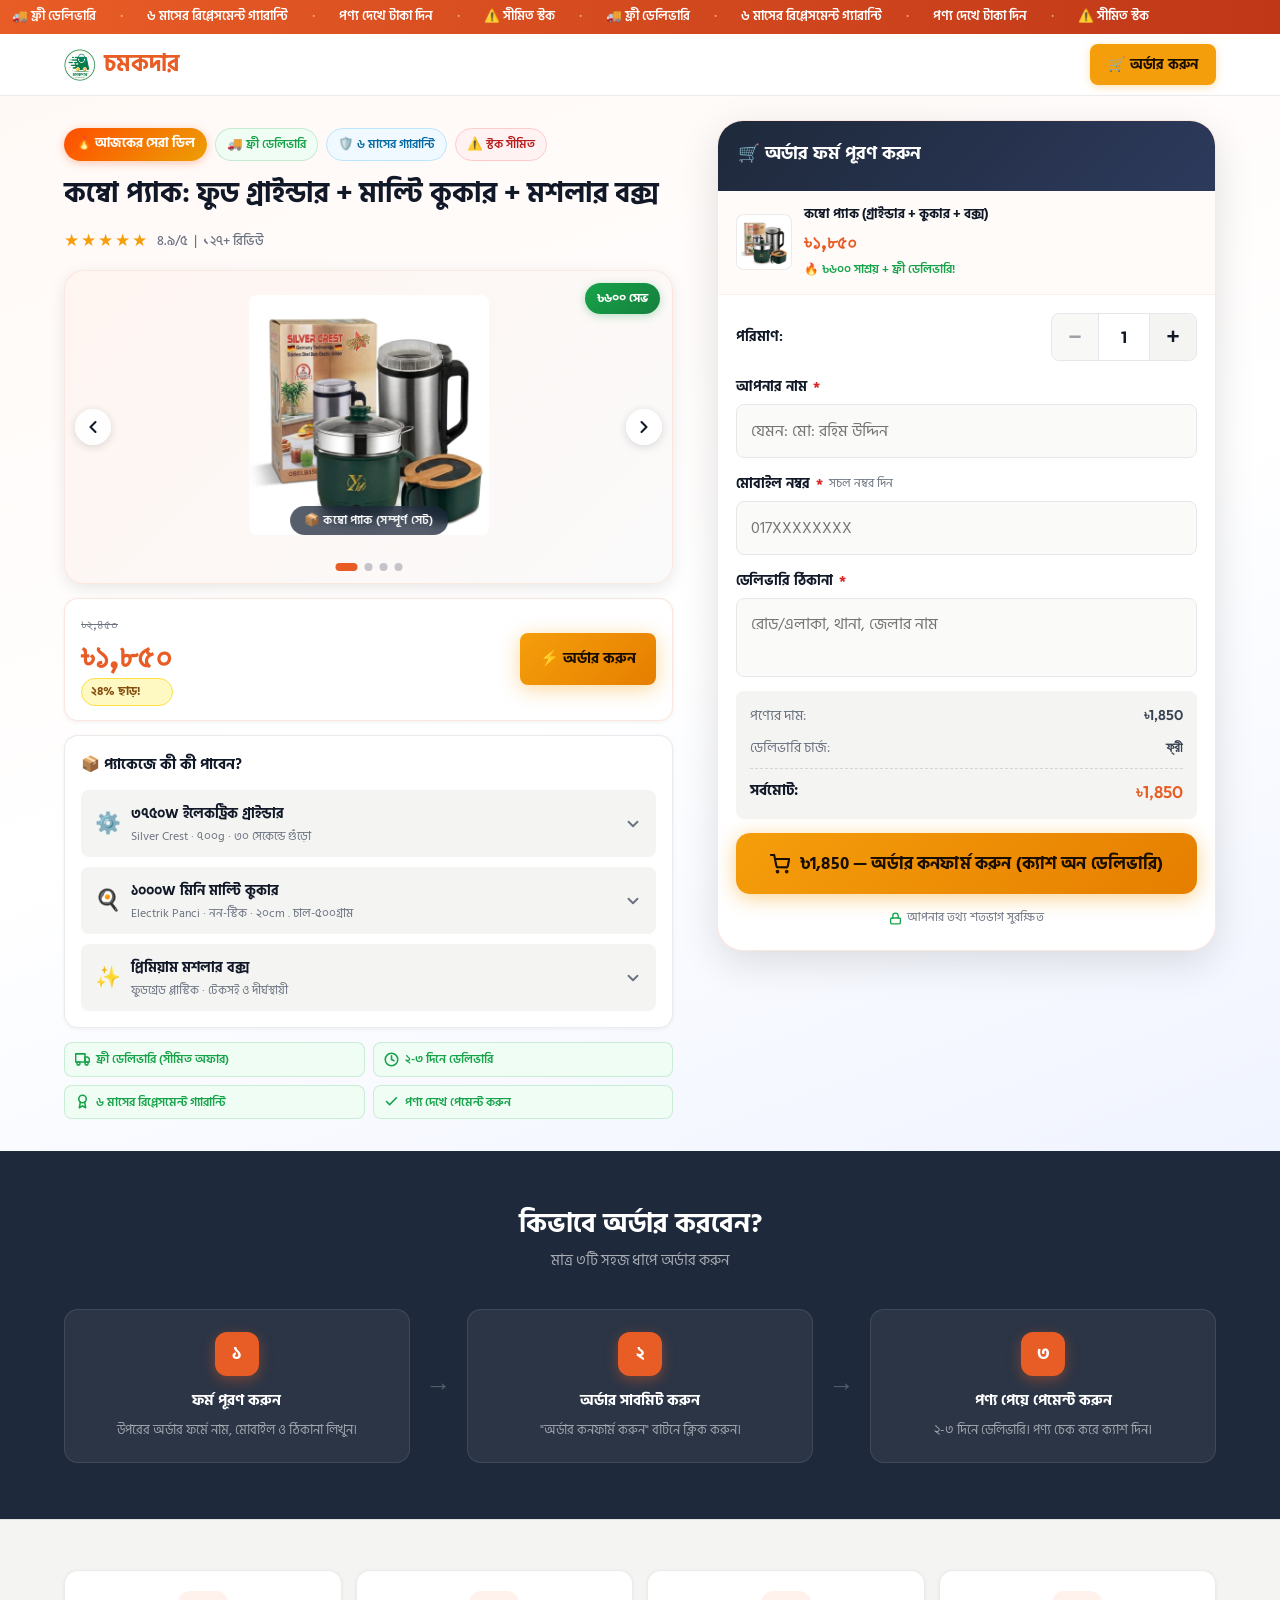
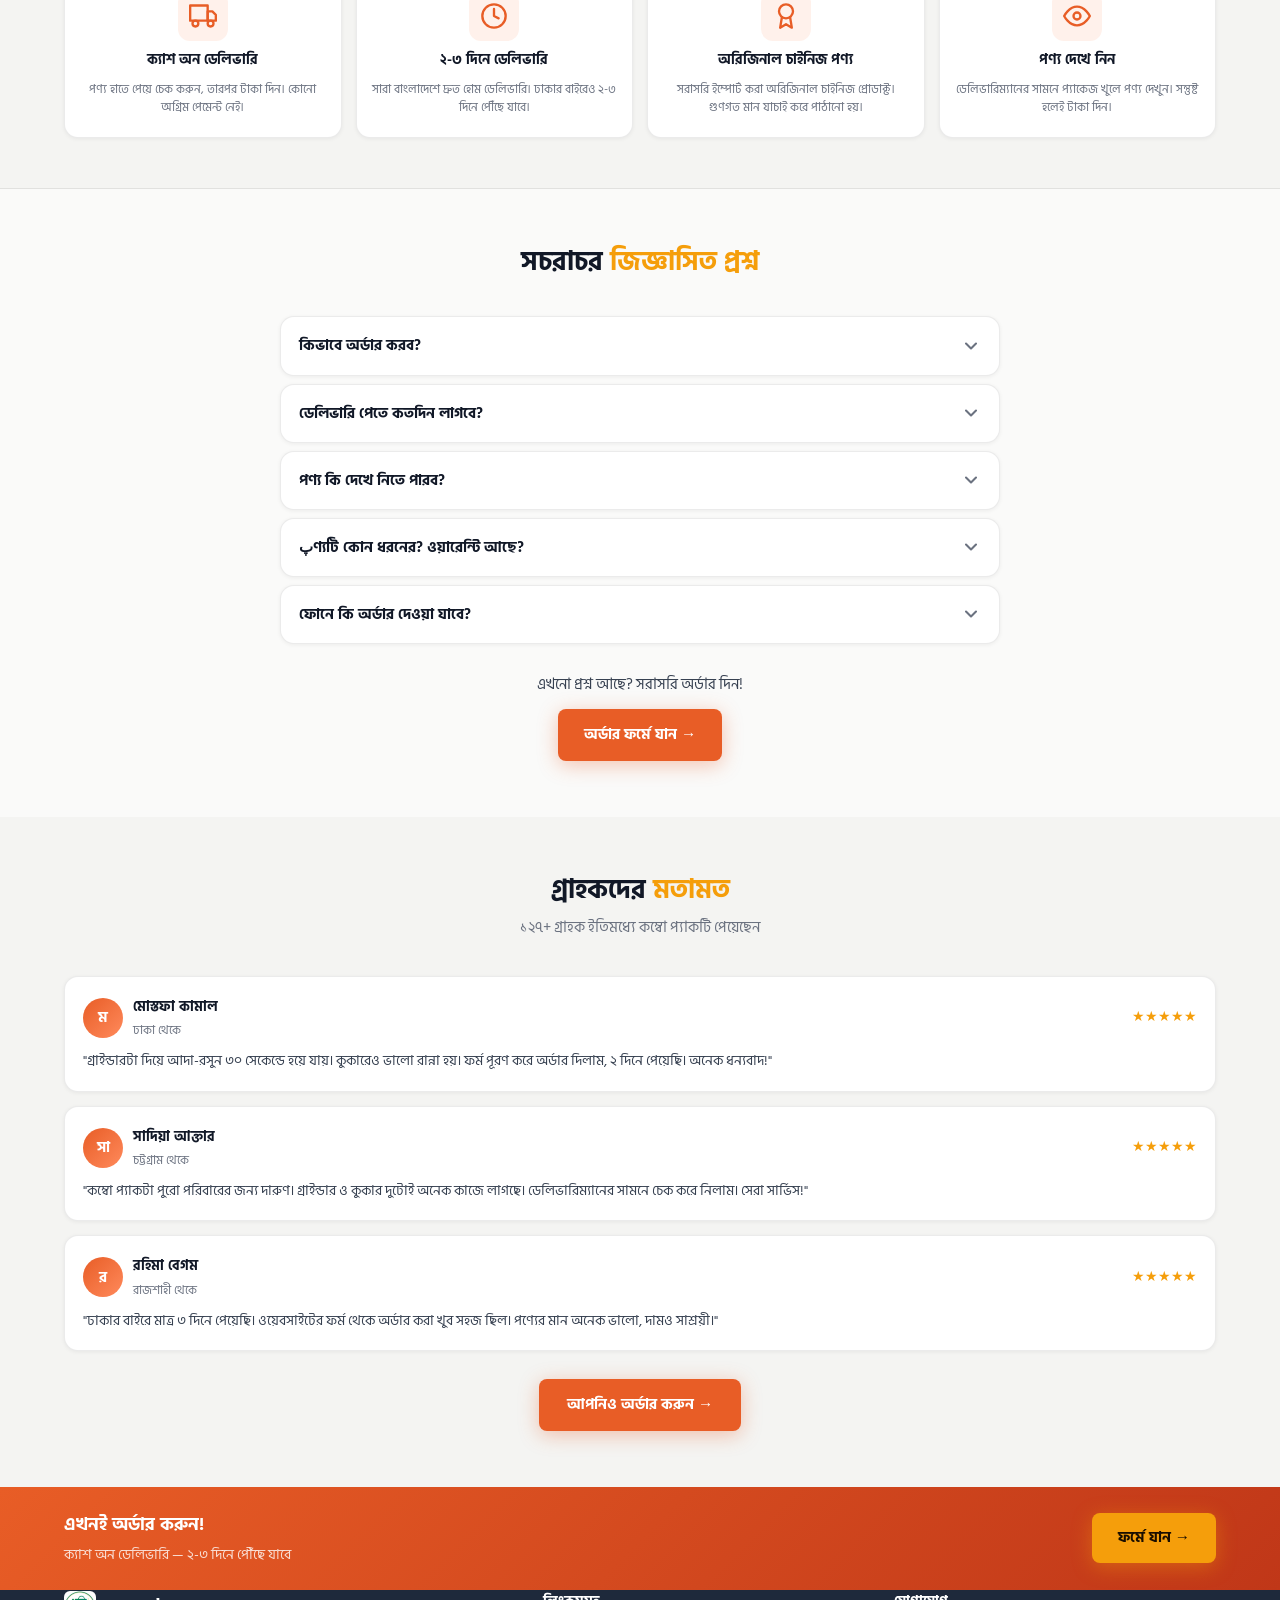
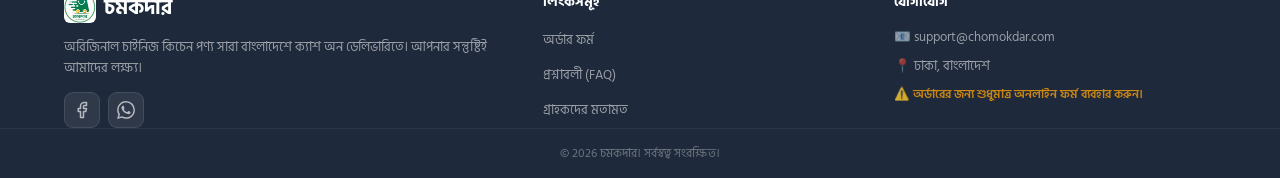
==== index.html @ aea59b0d "change" ====
<!DOCTYPE html>
<html lang="bn">
<head>
  <meta charset="UTF-8">
  <meta name="viewport" content="width=device-width, initial-scale=1.0, viewport-fit=cover">
  <meta http-equiv="X-UA-Compatible" content="ie=edge">

  <title>চমকদার | কম্বো প্যাক অর্ডার করুন - ফ্রী ডেলিভারি ও ৬ মাসের রিপ্লেসমেন্ট গ্যারান্টি</title>
  <meta name="description" content="চমকদার কম্বো প্যাক: ফুড গ্রাইন্ডার + মাল্টি কুকার + মশলার বক্স মাত্র ৳১,৮৫০-তে। সারা বাংলাদেশে ফ্রী ডেলিভারি ও ৬ মাসের রিপ্লেসমেন্ট গ্যারান্টি! অনলাইন ফর্মে অর্ডার করুন।">
  <meta name="keywords" content="চমকদার, কম্বো প্যাক, ফুড গ্রাইন্ডার, মিনি কুকার, অনলাইন অর্ডার বাংলাদেশ, ফ্রী ডেলিভারি, রিপ্লেসমেন্ট গ্যারান্টি">
  <meta name="robots" content="index, follow">
  <link rel="canonical" href="https://chomokdar.com/">

  <!-- Open Graph for Facebook Ads -->
  <meta property="og:title" content="চমকদার কম্বো প্যাক — ৳১,৮৫০ | ফ্রী ডেলিভারি">
  <meta property="og:description" content="ফুড গ্রাইন্ডার + মাল্টি কুকার + মশলার বক্স — একসাথে মাত্র ৳১,৮৫০! সাথে ফ্রী ডেলিভারি ও ৬ মাসের রিপ্লেসমেন্ট গ্যারান্টি!">
  <meta property="og:image" content="https://chomokdar.com/assets/combo pack.jpeg">
  <meta property="og:url" content="https://chomokdar.com/">
  <meta property="og:type" content="website">
  <meta property="og:site_name" content="চমকদার">

  <meta name="twitter:card" content="summary_large_image">
  <meta name="twitter:title" content="চমকদার কম্বো প্যাক — ৳১,৮৫০">
  <meta name="twitter:description" content="ফুড গ্রাইন্ডার + মাল্টি কুকার + মশলার বক্স। ফ্রী ডেলিভারি ও ৬ মাসের গ্যারান্টি।">
  <meta name="twitter:image" content="https://chomokdar.com/assets/combo pack.jpeg">

  <link rel="icon" type="image/jpeg" href="assets/chamakdaqr-logo.jpeg">

  <!-- Structured Data -->
  <script type="application/ld+json">
  {
    "@context": "https://schema.org",
    "@type": "Product",
    "name": "কম্বো প্যাক: ফুড গ্রাইন্ডার + মাল্টি ফাংশনাল কুকার + মশলার বক্স",
    "image": "https://chomokdar.com/assets/combo pack.jpeg",
    "description": "অরিজিনাল চাইনিজ কিচেন কম্বো — ৩৭৫০W গ্রাইন্ডার, ১০০০W মিনি কুকার ও  মশলার বক্স। সাথে ফ্রী ডেলিভারি ও ৬ মাসের রিপ্লেসমেন্ট গ্যারান্টি।",
    "brand": { "@type": "Brand", "name": "চমকদার" },
    "offers": {
      "@type": "Offer",
      "price": "1850",
      "priceCurrency": "BDT",
      "availability": "https://schema.org/InStock",
      "url": "https://chomokdar.com"
    },
    "aggregateRating": {
      "@type": "AggregateRating",
      "ratingValue": "4.9",
      "reviewCount": "127"
    }
  }
  </script>

  <!-- Facebook Pixel -->
  <script>
    !function(f,b,e,v,n,t,s)
    {if(f.fbq)return;n=f.fbq=function(){n.callMethod?
    n.callMethod.apply(n,arguments):n.queue.push(arguments)};
    if(!f._fbq)f._fbq=n;n.push=n;n.loaded=!0;n.version='2.0';
    n.queue=[];t=b.createElement(e);t.async=!0;
    t.src=v;s=b.getElementsByTagName(e)[0];
    s.parentNode.insertBefore(t,s)}(window, document,'script',
    'https://connect.facebook.net/en_US/fbevents.js');
  </script>
  <noscript>
    <img height="1" width="1" style="display:none"
         src="https://www.facebook.com/tr?id=1018082120683568&ev=PageView&noscript=1"/>
  </noscript>

  <link rel="stylesheet" href="style.css?v=3">
</head>
<body>

  <!-- ══════════════════════════════════
       TOP INFO STRIP
  ══════════════════════════════════ -->
  <div class="top-strip" id="top-strip">
    <div class="top-strip-track">
      <span>🚚 ফ্রী ডেলিভারি</span>
      <span class="strip-dot">·</span>
      <span>৬ মাসের রিপ্লেসমেন্ট গ্যারান্টি</span>
      <span class="strip-dot">·</span>
      <span>পণ্য দেখে টাকা দিন</span>
      <span class="strip-dot">·</span>
      <span>⚠️ সীমিত স্টক</span>
      <!-- Duplicate for seamless scroll -->
      <span class="strip-dot">·</span>
      <span>🚚 ফ্রী ডেলিভারি</span>
      <span class="strip-dot">·</span>
      <span>৬ মাসের রিপ্লেসমেন্ট গ্যারান্টি</span>
      <span class="strip-dot">·</span>
      <span>পণ্য দেখে টাকা দিন</span>
      <span class="strip-dot">·</span>
      <span>⚠️ সীমিত স্টক</span>
    </div>
  </div>

  <!-- ══════════════════════════════════
       HEADER
  ══════════════════════════════════ -->
  <header id="main-header">
    <div class="container header-container">
      <a href="#" class="logo">
        <img src="assets/chamakdaqr-logo.jpeg" alt="চমকদার লোগো" class="logo-img">
        <span>চমকদার</span>
      </a>
      <a href="#order-form-anchor" class="header-order-btn">
        🛒 অর্ডার করুন
      </a>
    </div>
  </header>

  <!-- ══════════════════════════════════
       MAIN SECTION: Product + Form
  ══════════════════════════════════ -->
  <section class="main-section" id="order-section">
    <div class="container main-grid">

      <!-- ── LEFT / TOP: Product Detail ── -->
      <div class="product-detail-col">

        <!-- Badges -->
        <div class="badge-row">
          <span class="badge-hot">🔥 আজকের সেরা ডিল</span>
          <span class="badge-delivery">🚚 ফ্রী ডেলিভারি</span>
          <span class="badge-guarantee">🛡️ ৬ মাসের গ্যারান্টি</span>
          <span class="badge-stock">⚠️ স্টক সীমিত</span>
        </div>

        <!-- Title -->
        <h1 class="product-title">
          কম্বো প্যাক: ফুড গ্রাইন্ডার + মাল্টি কুকার + মশলার বক্স
        </h1>

        <!-- Stars -->
        <div class="stars-row">
          <span class="stars">★★★★★</span>
          <span class="stars-label">৪.৯/৫ &nbsp;|&nbsp; ১২৭+ রিভিউ</span>
        </div>

        <!-- Product Image Slider -->
        <div class="slider-wrap" id="product-slider">
          <div class="slider-track" id="slider-track">
            <div class="slide">
              <img src="assets/combo pack.jpeg" alt="কম্বো প্যাক — সম্পূর্ণ সেট" loading="eager">
              <span class="slide-label">📦 কম্বো প্যাক (সম্পূর্ণ সেট)</span>
            </div>
            <div class="slide">
              <img src="assets/food grinder.png" alt="ফুড গ্রাইন্ডার" loading="lazy">
              <span class="slide-label">⚙️ ফুড গ্রাইন্ডার</span>
            </div>
            <div class="slide">
              <img src="assets/multi cooker.png" alt="মাল্টি কুকার" loading="lazy">
              <span class="slide-label">🍳 মাল্টি কুকার</span>
            </div>
            <div class="slide">
              <img src="assets/masala box.jpeg" alt="মশলার বক্স" loading="lazy">
              <span class="slide-label">✨ মশলার বক্স</span>
            </div>
          </div>

          <!-- Prev / Next arrows -->
          <button class="slider-arrow slider-prev" id="slider-prev" aria-label="আগের ছবি">
            <svg xmlns="http://www.w3.org/2000/svg" width="20" height="20" viewBox="0 0 24 24" fill="none" stroke="currentColor" stroke-width="2.5" stroke-linecap="round" stroke-linejoin="round"><polyline points="15 18 9 12 15 6"/></svg>
          </button>
          <button class="slider-arrow slider-next" id="slider-next" aria-label="পরের ছবি">
            <svg xmlns="http://www.w3.org/2000/svg" width="20" height="20" viewBox="0 0 24 24" fill="none" stroke="currentColor" stroke-width="2.5" stroke-linecap="round" stroke-linejoin="round"><polyline points="9 18 15 12 9 6"/></svg>
          </button>

          <!-- Save tag -->
          <span class="save-tag">৳৬০০ সেভ</span>

          <!-- Dot indicators -->
          <div class="slider-dots" id="slider-dots">
            <button class="sdot active" data-idx="0" aria-label="স্লাইড ১"></button>
            <button class="sdot" data-idx="1" aria-label="স্লাইড ২"></button>
            <button class="sdot" data-idx="2" aria-label="স্লাইড ৩"></button>
            <button class="sdot" data-idx="3" aria-label="স্লাইড ৪"></button>
          </div>
        </div>

        <!-- Price + Order Now Button -->
        <div class="price-cta-row">
          <div class="price-block">
            <span class="price-old">৳২,৪৫০</span>
            <span class="price-now">৳১,৮৫০</span>
            <span class="discount-tag">২৪% ছাড়!</span>
          </div>
          <a href="#order-form-anchor" class="btn-order-now" id="btn-order-now-top">
            ⚡ অর্ডার করুন
          </a>
        </div>

        <!-- What's in the box -->
        <div class="combo-box">
          <h3 class="combo-box-title">📦 প্যাকেজে কী কী পাবেন?</h3>
          <div class="combo-items">

            <!-- Item 1: Grinder -->
            <div class="combo-item" id="ci-grinder">
              <button class="ci-header" aria-expanded="false" aria-controls="ci-grinder-body">
                <span class="ci-icon">⚙️</span>
                <div class="ci-info">
                  <strong>৩৭৫০W ইলেকট্রিক গ্রাইন্ডার</strong>
                  <span>Silver Crest · ৭০০g · ৩০ সেকেন্ডে গুঁড়ো</span>
                </div>
                <svg class="ci-chevron" xmlns="http://www.w3.org/2000/svg" width="18" height="18" viewBox="0 0 24 24" fill="none" stroke="currentColor" stroke-width="2.5" stroke-linecap="round" stroke-linejoin="round"><polyline points="6 9 12 15 18 9"/></svg>
              </button>
              <div class="ci-body" id="ci-grinder-body">
                <div class="ci-specs">
                  <div class="ci-spec-row"><span class="cs-label">⚡ পাওয়ার</span><span class="cs-val">৩৭৫০ Watt</span></div>
                  
                  <div class="ci-spec-row"><span class="cs-label">🔪 ব্লেড</span><span class="cs-val">স্টেইনলেস স্টিল</span></div>
                  <div class="ci-spec-row"><span class="cs-label">⏱️ গ্রাইন্ড টাইম</span><span class="cs-val">মাত্র ৩০ সেকেন্ড</span></div>
                  <div class="ci-spec-row"><span class="cs-label">🏷️ ব্র্যান্ড</span><span class="cs-val">Silver Crest (চাইনিজ ইম্পোর্ট)</span></div>
                  <div class="ci-spec-row"><span class="cs-label">🌿 ব্যবহার</span><span class="cs-val">মশলা, মরিচ, হলুদ, আদা, রসুন, ধনে, চাল, ডাল</span></div>
                  
                </div>
              </div>
            </div>

            <!-- Item 2: Cooker -->
            <div class="combo-item" id="ci-cooker">
              <button class="ci-header" aria-expanded="false" aria-controls="ci-cooker-body">
                <span class="ci-icon">🍳</span>
                <div class="ci-info">
                  <strong>১০০০W মিনি মাল্টি কুকার</strong>
                  <span>Electrik Panci · নন-স্টিক · ২০cm . চাল-৫০০গ্রাম</span>
                </div>
                <svg class="ci-chevron" xmlns="http://www.w3.org/2000/svg" width="18" height="18" viewBox="0 0 24 24" fill="none" stroke="currentColor" stroke-width="2.5" stroke-linecap="round" stroke-linejoin="round"><polyline points="6 9 12 15 18 9"/></svg>
              </button>
              <div class="ci-body" id="ci-cooker-body">
                <div class="ci-specs">
                  <div class="ci-spec-row"><span class="cs-label">⚡ পাওয়ার</span><span class="cs-val">১০০০ Watt</span></div>
                  <div class="ci-spec-row"><span class="cs-label">📏 সাইজ</span><span class="cs-val">২০ cm ব্যাস</span></div>
                  <div class="ci-spec-row"><span class="cs-label">📦 ক্যাপাসিটি</span><span class="cs-val">চাল ৫০০ গ্রাম/মাংস ১ কেজি পর্যন্ত</span></div>
                  <div class="ci-spec-row"><span class="cs-label">🍳 কোটিং</span><span class="cs-val">নন-স্টিক ইন্টেরিয়র</span></div>
                  <div class="ci-spec-row"><span class="cs-label">🏷️ ব্র্যান্ড</span><span class="cs-val">Electrik Panci Yn</span></div>
                  <div class="ci-spec-row"><span class="cs-label">🍽️ ব্যবহার</span><span class="cs-val">ভাত, তরকারি, নুডলস, ডিম, মাংস</span></div>
                  
                </div>
              </div>
            </div>

            <!-- Item 3: Spice Bowl -->
            <div class="combo-item" id="ci-bowl">
              <button class="ci-header" aria-expanded="false" aria-controls="ci-bowl-body">
                <span class="ci-icon">✨</span>
                <div class="ci-info">
                  <strong>প্রিমিয়াম মশলার বক্স</strong>
                  <span>ফুডগ্রেড প্লাস্টিক · টেকসই ও দীর্ঘস্থায়ী</span>
                </div>
                <svg class="ci-chevron" xmlns="http://www.w3.org/2000/svg" width="18" height="18" viewBox="0 0 24 24" fill="none" stroke="currentColor" stroke-width="2.5" stroke-linecap="round" stroke-linejoin="round"><polyline points="6 9 12 15 18 9"/></svg>
              </button>
              <div class="ci-body" id="ci-bowl-body">
                <div class="ci-specs">
                  <div class="ci-spec-row"><span class="cs-label">🪨 উপাদান</span><span class="cs-val">Food-grade plastic</span></div>
                  <div class="ci-spec-row"><span class="cs-label">🛡️ মান</span><span class="cs-val">মরিচা-মুক্ত, দীর্ঘস্থায়ী</span></div>
                  <div class="ci-spec-row"><span class="cs-label">🧼 পরিষ্কার</span><span class="cs-val">সহজে ধোয়া যায়</span></div>
                  <div class="ci-spec-row"><span class="cs-label">🌿 ব্যবহার</span><span class="cs-val">মশলা, লবণ, তেল রাখার জন্য</span></div>
                  <div class="ci-spec-row"><span class="cs-label">🎁 প্যাকেজ</span><span class="cs-val">কম্বো প্যাকের বোনাস আইটেম</span></div>
                </div>
              </div>
            </div>

          </div>
        </div>


        <!-- Trust Chips -->
        <div class="trust-chips">
          <div class="trust-chip">
            <svg xmlns="http://www.w3.org/2000/svg" width="15" height="15" viewBox="0 0 24 24" fill="none" stroke="currentColor" stroke-width="2.5" stroke-linecap="round" stroke-linejoin="round"><rect x="1" y="3" width="15" height="13"></rect><polygon points="16 8 20 8 23 11 23 16 16 16 16 8"></polygon><circle cx="5.5" cy="18.5" r="2.5"></circle><circle cx="18.5" cy="18.5" r="2.5"></circle></svg>
            ফ্রী ডেলিভারি (সীমিত অফার)
          </div>
          <div class="trust-chip">
            <svg xmlns="http://www.w3.org/2000/svg" width="15" height="15" viewBox="0 0 24 24" fill="none" stroke="currentColor" stroke-width="2.5" stroke-linecap="round" stroke-linejoin="round"><circle cx="12" cy="12" r="10"></circle><polyline points="12 6 12 12 16 14"></polyline></svg>
            ২-৩ দিনে ডেলিভারি
          </div>
          <div class="trust-chip">
            <svg xmlns="http://www.w3.org/2000/svg" width="15" height="15" viewBox="0 0 24 24" fill="none" stroke="currentColor" stroke-width="2.5" stroke-linecap="round" stroke-linejoin="round"><circle cx="12" cy="8" r="6"></circle><path d="M15.477 12.89L17 22l-5-3-5 3 1.523-9.11"></path></svg>
            ৬ মাসের রিপ্লেসমেন্ট গ্যারান্টি
          </div>
          <div class="trust-chip">
            <svg xmlns="http://www.w3.org/2000/svg" width="15" height="15" viewBox="0 0 24 24" fill="none" stroke="currentColor" stroke-width="2.5" stroke-linecap="round" stroke-linejoin="round"><polyline points="20 6 9 17 4 12"></polyline></svg>
            পণ্য দেখে পেমেন্ট করুন
          </div>
        </div>

      </div><!-- /product-detail-col -->

      <!-- ── RIGHT / BOTTOM: Order Form ── -->
      <div class="order-form-col" id="order-form-anchor" tabindex="-1">
        <div class="order-card">

          <div class="order-card-head">
            <div class="order-card-title">🛒 অর্ডার ফর্ম পূরণ করুন</div>
            
          </div>

          <!-- Product Preview -->
          <div class="prod-preview">
            <img src="assets/combo pack.jpeg" alt="কম্বো প্যাক" class="preview-img">
            <div class="preview-info">
              <div class="preview-name">কম্বো প্যাক (গ্রাইন্ডার + কুকার + বক্স)</div>
              <div class="preview-price">৳১,৮৫০</div>
              <div class="preview-save">🔥 ৳৬০০ সাশ্রয় + ফ্রী ডেলিভারি!</div>
            </div>
          </div>

          <form id="checkout-form" novalidate>

            <!-- Quantity -->
            <div class="ff ff-qty">
              <label class="fl" for="order-quantity">পরিমাণ:</label>
              <div class="qty-wrap">
                <button type="button" class="qty-btn" id="btn-qty-minus">−</button>
                <input type="number" id="order-quantity" class="qty-input" value="1" min="1" max="10" readonly>
                <button type="button" class="qty-btn" id="btn-qty-plus">+</button>
              </div>
            </div>

            <!-- Name -->
            <div class="ff">
              <label class="fl" for="cust-name">আপনার নাম <span class="req">*</span></label>
              <input type="text" id="cust-name" class="fi" placeholder="যেমন: মো: রহিম উদ্দিন" required autocomplete="name">
            </div>

            <!-- Phone -->
            <div class="ff">
              <label class="fl" for="cust-phone">
                মোবাইল নম্বর <span class="req">*</span>
                <span class="fhint">সচল নম্বর দিন</span>
              </label>
              <input type="tel" id="cust-phone" class="fi" placeholder="017XXXXXXXX" maxlength="11" required autocomplete="tel" inputmode="numeric">
            </div>

            <!-- Address -->
            <div class="ff">
              <label class="fl" for="cust-address">ডেলিভারি ঠিকানা <span class="req">*</span></label>
              <textarea id="cust-address" class="fi fi-ta" rows="2" placeholder="রোড/এলাকা, থানা, জেলার নাম" required autocomplete="street-address"></textarea>
            </div>

            <!-- Summary -->
            <div class="order-summary">
              <div class="os-row">
                <span>পণ্যের দাম:</span>
                <span id="summary-product-price">৳০</span>
              </div>
              <div class="os-row">
                <span>ডেলিভারি চার্জ:</span>
                <span id="summary-delivery-charge">৳০</span>
              </div>
              <div class="os-row os-total">
                <span>সর্বমোট:</span>
                <span id="summary-total-price">৳০</span>
              </div>
            </div>

            <!-- Submit -->
            <button type="submit" class="submit-btn" id="btn-submit-order">
              <svg xmlns="http://www.w3.org/2000/svg" width="20" height="20" viewBox="0 0 24 24" fill="none" stroke="currentColor" stroke-width="2.5" stroke-linecap="round" stroke-linejoin="round"><circle cx="9" cy="21" r="1"></circle><circle cx="20" cy="21" r="1"></circle><path d="M1 1h4l2.68 13.39a2 2 0 0 0 2 1.61h9.72a2 2 0 0 0 2-1.61L23 6H6"></path></svg>
              <span id="submit-btn-text">অর্ডার কনফার্ম করুন</span>
            </button>

            

            <div class="secure-note">
              <svg xmlns="http://www.w3.org/2000/svg" width="13" height="13" viewBox="0 0 24 24" fill="none" stroke="currentColor" stroke-width="2.5" stroke-linecap="round" stroke-linejoin="round"><rect x="3" y="11" width="18" height="11" rx="2" ry="2"></rect><path d="M7 11V7a5 5 0 0 1 10 0v4"></path></svg>
              আপনার তথ্য শতভাগ সুরক্ষিত
            </div>

          </form>
        </div>
      </div><!-- /order-form-col -->

    </div><!-- /main-grid -->
  </section>

  <!-- ══════════════════════════════════
       HOW TO ORDER
  ══════════════════════════════════ -->
  <section class="steps-section">
    <div class="container">
      <div class="sec-head">
        <h2 class="sec-title">কিভাবে অর্ডার করবেন?</h2>
        <p class="sec-sub">মাত্র ৩টি সহজ ধাপে অর্ডার করুন</p>
      </div>
      <div class="steps-grid">
        <div class="step-card">
          <div class="step-num">১</div>
          <h3>ফর্ম পূরণ করুন</h3>
          <p>উপরের অর্ডার ফর্মে নাম, মোবাইল ও ঠিকানা লিখুন।</p>
        </div>
        <div class="step-arrow">→</div>
        <div class="step-card">
          <div class="step-num">২</div>
          <h3>অর্ডার সাবমিট করুন</h3>
          <p>"অর্ডার কনফার্ম করুন" বাটনে ক্লিক করুন।</p>
        </div>
        <div class="step-arrow">→</div>
        <div class="step-card">
          <div class="step-num">৩</div>
          <h3>পণ্য পেয়ে পেমেন্ট করুন</h3>
          <p>২-৩ দিনে ডেলিভারি। পণ্য চেক করে ক্যাশ দিন।</p>
        </div>
      </div>
    </div>
  </section>

  <!-- ══════════════════════════════════
       TRUST SECTION
  ══════════════════════════════════ -->
  <section class="trust-section">
    <div class="container trust-grid">
      <div class="trust-card">
        <div class="trust-icon">
          <svg xmlns="http://www.w3.org/2000/svg" width="28" height="28" viewBox="0 0 24 24" fill="none" stroke="currentColor" stroke-width="2" stroke-linecap="round" stroke-linejoin="round"><rect x="1" y="3" width="15" height="13"></rect><polygon points="16 8 20 8 23 11 23 16 16 16 16 8"></polygon><circle cx="5.5" cy="18.5" r="2.5"></circle><circle cx="18.5" cy="18.5" r="2.5"></circle></svg>
        </div>
        <h3>ক্যাশ অন ডেলিভারি</h3>
        <p>পণ্য হাতে পেয়ে চেক করুন, তারপর টাকা দিন। কোনো অগ্রিম পেমেন্ট নেই।</p>
      </div>
      <div class="trust-card">
        <div class="trust-icon">
          <svg xmlns="http://www.w3.org/2000/svg" width="28" height="28" viewBox="0 0 24 24" fill="none" stroke="currentColor" stroke-width="2" stroke-linecap="round" stroke-linejoin="round"><circle cx="12" cy="12" r="10"></circle><polyline points="12 6 12 12 16 14"></polyline></svg>
        </div>
        <h3>২-৩ দিনে ডেলিভারি</h3>
        <p>সারা বাংলাদেশে দ্রুত হোম ডেলিভারি। ঢাকার বাইরেও ২-৩ দিনে পৌঁছে যাবে।</p>
      </div>
      <div class="trust-card">
        <div class="trust-icon">
          <svg xmlns="http://www.w3.org/2000/svg" width="28" height="28" viewBox="0 0 24 24" fill="none" stroke="currentColor" stroke-width="2" stroke-linecap="round" stroke-linejoin="round"><circle cx="12" cy="8" r="6"></circle><path d="M15.477 12.89L17 22l-5-3-5 3 1.523-9.11"></path></svg>
        </div>
        <h3>অরিজিনাল চাইনিজ পণ্য</h3>
        <p>সরাসরি ইম্পোর্ট করা অরিজিনাল চাইনিজ প্রোডাক্ট। গুণগত মান যাচাই করে পাঠানো হয়।</p>
      </div>
      <div class="trust-card">
        <div class="trust-icon">
          <svg xmlns="http://www.w3.org/2000/svg" width="28" height="28" viewBox="0 0 24 24" fill="none" stroke="currentColor" stroke-width="2" stroke-linecap="round" stroke-linejoin="round"><path d="M1 12s4-8 11-8 11 8 11 8-4 8-11 8-11-8-11-8z"></path><circle cx="12" cy="12" r="3"></circle></svg>
        </div>
        <h3>পণ্য দেখে নিন</h3>
        <p>ডেলিভারিম্যানের সামনে প্যাকেজ খুলে পণ্য দেখুন। সন্তুষ্ট হলেই টাকা দিন।</p>
      </div>
    </div>
  </section>

  <!-- ══════════════════════════════════
       FAQ (before reviews)
  ══════════════════════════════════ -->
  <section class="faq-section" id="faq-section">
    <div class="container">
      <div class="sec-head">
        <h2 class="sec-title">সচরাচর <span>জিজ্ঞাসিত প্রশ্ন</span></h2>
      </div>
      <div class="faq-list">

        <div class="faq-item">
          <div class="faq-q">
            কিভাবে অর্ডার করব?
            <svg xmlns="http://www.w3.org/2000/svg" width="20" height="20" viewBox="0 0 24 24" fill="none" stroke="currentColor" stroke-width="2.5" stroke-linecap="round" stroke-linejoin="round"><polyline points="6 9 12 15 18 9"></polyline></svg>
          </div>
          <div class="faq-a"><p>পেজের অর্ডার ফর্মে আপনার নাম, মোবাইল নম্বর ও ঠিকানা লিখুন, তারপর "অর্ডার কনফার্ম করুন" বাটনে চাপুন। আমরা শুধুমাত্র অনলাইন ফর্মের মাধ্যমে অর্ডার গ্রহণ করি। ফোনে অর্ডার নেওয়া হয় না।</p></div>
        </div>

        <div class="faq-item">
          <div class="faq-q">
            ডেলিভারি পেতে কতদিন লাগবে?
            <svg xmlns="http://www.w3.org/2000/svg" width="20" height="20" viewBox="0 0 24 24" fill="none" stroke="currentColor" stroke-width="2.5" stroke-linecap="round" stroke-linejoin="round"><polyline points="6 9 12 15 18 9"></polyline></svg>
          </div>
          <div class="faq-a"><p>সারা বাংলাদেশে ২-৩ দিনের মধ্যে হোম ডেলিভারি দেওয়া হয়। ঢাকার ভিতরে বা বাইরে — সবখানেই একই সময়ে ডেলিভারি পৌঁছে যাবে।</p></div>
        </div>

        <div class="faq-item">
          <div class="faq-q">
            পণ্য কি দেখে নিতে পারব?
            <svg xmlns="http://www.w3.org/2000/svg" width="20" height="20" viewBox="0 0 24 24" fill="none" stroke="currentColor" stroke-width="2.5" stroke-linecap="round" stroke-linejoin="round"><polyline points="6 9 12 15 18 9"></polyline></svg>
          </div>
          <div class="faq-a"><p>অবশ্যই! ডেলিভারিম্যান পণ্য আনলে আপনি তার সামনেই প্যাকেজ খুলে পণ্য চেক করতে পারবেন। সন্তুষ্ট হলে তারপরই টাকা পরিশোধ করবেন।</p></div>
        </div>

        <div class="faq-item">
          <div class="faq-q">
            پণ্যটি কোন ধরনের? ওয়ারেন্টি আছে?
            <svg xmlns="http://www.w3.org/2000/svg" width="20" height="20" viewBox="0 0 24 24" fill="none" stroke="currentColor" stroke-width="2.5" stroke-linecap="round" stroke-linejoin="round"><polyline points="6 9 12 15 18 9"></polyline></svg>
          </div>
          <div class="faq-a"><p>এটি একটি অরিজিনাল চাইনিজ প্রোডাক্ট যা সরাসরি ইম্পোর্ট করা হয়। গ্রাহকের সুবিধার জন্য আমরা এই কম্বো প্যাকে দিচ্ছি ৬ মাসের রিপ্লেসমেন্ট গ্যারান্টি! কোনো সমস্যা হলে ৬ মাসের মধ্যে রিপ্লেস করে দেওয়া হবে।</p></div>
        </div>

        <div class="faq-item">
          <div class="faq-q">
            ফোনে কি অর্ডার দেওয়া যাবে?
            <svg xmlns="http://www.w3.org/2000/svg" width="20" height="20" viewBox="0 0 24 24" fill="none" stroke="currentColor" stroke-width="2.5" stroke-linecap="round" stroke-linejoin="round"><polyline points="6 9 12 15 18 9"></polyline></svg>
          </div>
          <div class="faq-a"><p>না। আমরা শুধুমাত্র এই ওয়েবসাইটের অনলাইন ফর্মের মাধ্যমে অর্ডার গ্রহণ করি। ফর্ম পূরণ করতে মাত্র ১ মিনিট লাগে এবং এটি সম্পূর্ণ বিনামূল্যে ও সহজ।</p></div>
        </div>

      </div>

      <!-- CTA inside FAQ -->
      <div class="faq-cta">
        <p>এখনো প্রশ্ন আছে? সরাসরি অর্ডার দিন!</p>
        <a href="#order-form-anchor" class="faq-cta-btn">অর্ডার ফর্মে যান →</a>
      </div>

    </div>
  </section>

  <!-- ══════════════════════════════════
       CUSTOMER REVIEWS (at bottom)
  ══════════════════════════════════ -->
  <section class="reviews-section" id="reviews-section">
    <div class="container">
      <div class="sec-head">
        <h2 class="sec-title">গ্রাহকদের <span>মতামত</span></h2>
        <p class="sec-sub">১২৭+ গ্রাহক ইতিমধ্যে কম্বো প্যাকটি পেয়েছেন</p>
      </div>
      <div class="reviews-grid">
        <div class="review-card">
          <div class="rv-top">
            <div class="rv-av">ম</div>
            <div>
              <h4>মোস্তফা কামাল</h4>
              <p class="rv-loc">ঢাকা থেকে</p>
            </div>
            <div class="rv-stars">★★★★★</div>
          </div>
          <p class="rv-text">"গ্রাইন্ডারটা দিয়ে আদা-রসুন ৩০ সেকেন্ডে হয়ে যায়। কুকারেও ভালো রান্না হয়। ফর্ম পূরণ করে অর্ডার দিলাম, ২ দিনে পেয়েছি। অনেক ধন্যবাদ!"</p>
        </div>
        <div class="review-card">
          <div class="rv-top">
            <div class="rv-av">সা</div>
            <div>
              <h4>সাদিয়া আক্তার</h4>
              <p class="rv-loc">চট্টগ্রাম থেকে</p>
            </div>
            <div class="rv-stars">★★★★★</div>
          </div>
          <p class="rv-text">"কম্বো প্যাকটা পুরো পরিবারের জন্য দারুণ। গ্রাইন্ডার ও কুকার দুটোই অনেক কাজে লাগছে। ডেলিভারিম্যানের সামনে চেক করে নিলাম। সেরা সার্ভিস!"</p>
        </div>
        <div class="review-card">
          <div class="rv-top">
            <div class="rv-av">র</div>
            <div>
              <h4>রহিমা বেগম</h4>
              <p class="rv-loc">রাজশাহী থেকে</p>
            </div>
            <div class="rv-stars">★★★★★</div>
          </div>
          <p class="rv-text">"ঢাকার বাইরে মাত্র ৩ দিনে পেয়েছি। ওয়েবসাইটের ফর্ম থেকে অর্ডার করা খুব সহজ ছিল। পণ্যের মান অনেক ভালো, দামও সাশ্রয়ী।"</p>
        </div>
      </div>
      <div class="reviews-cta">
        <a href="#order-form-anchor" class="rv-cta-btn">আপনিও অর্ডার করুন →</a>
      </div>
    </div>
  </section>

  <!-- ══════════════════════════════════
       FOOTER
  ══════════════════════════════════ -->
  <footer>
    <div class="footer-cta-bar">
      <div class="container fcta-inner">
        <div class="fcta-text">
          <strong>এখনই অর্ডার করুন!</strong>
          <span>ক্যাশ অন ডেলিভারি — ২-৩ দিনে পৌঁছে যাবে</span>
        </div>
        <a href="#order-form-anchor" class="fcta-btn">ফর্মে যান →</a>
      </div>
    </div>

    <div class="footer-main">
      <div class="container footer-grid">
        <div class="footer-brand">
          <div class="footer-logo">
            <img src="assets/chamakdaqr-logo.jpeg" alt="চমকদার লোগো" class="logo-img">
            <span>চমকদার</span>
          </div>
          <p>অরিজিনাল চাইনিজ কিচেন পণ্য সারা বাংলাদেশে ক্যাশ অন ডেলিভারিতে। আপনার সন্তুষ্টিই আমাদের লক্ষ্য।</p>
          <div class="footer-socials">
            <a href="https://www.facebook.com/profile.php?id=61589633454945" class="fsoc-icon" id="footer-fb-link" target="_blank" rel="noopener noreferrer" aria-label="Facebook পেজ">
              <svg xmlns="http://www.w3.org/2000/svg" width="18" height="18" viewBox="0 0 24 24" fill="none" stroke="currentColor" stroke-width="2" stroke-linecap="round" stroke-linejoin="round"><path d="M18 2h-3a5 5 0 0 0-5 5v3H7v4h3v8h4v-8h3l1-4h-4V7a1 1 0 0 1 1-1h3z"></path></svg>
            </a>
            <a href="https://wa.me/8801947257370" class="fsoc-icon fsoc-wa" id="footer-wa-link" target="_blank" rel="noopener noreferrer" aria-label="WhatsApp">
              <svg xmlns="http://www.w3.org/2000/svg" width="18" height="18" viewBox="0 0 24 24" fill="currentColor"><path d="M17.472 14.382c-.297-.149-1.758-.867-2.03-.967-.273-.099-.471-.148-.67.15-.197.297-.767.966-.94 1.164-.173.199-.347.223-.644.075-.297-.15-1.255-.463-2.39-1.475-.883-.788-1.48-1.761-1.653-2.059-.173-.297-.018-.458.13-.606.134-.133.298-.347.446-.52.149-.174.198-.298.298-.497.099-.198.05-.371-.025-.52-.075-.149-.669-1.612-.916-2.207-.242-.579-.487-.5-.669-.51-.173-.008-.371-.01-.57-.01-.198 0-.52.074-.792.372-.272.297-1.04 1.016-1.04 2.479 0 1.462 1.065 2.875 1.213 3.074.149.198 2.096 3.2 5.077 4.487.709.306 1.262.489 1.694.625.712.227 1.36.195 1.871.118.571-.085 1.758-.719 2.006-1.413.248-.694.248-1.289.173-1.413-.074-.124-.272-.198-.57-.347m-5.421 7.403h-.004a9.87 9.87 0 01-5.031-1.378l-.361-.214-3.741.982.998-3.648-.235-.374a9.86 9.86 0 01-1.51-5.26c.001-5.45 4.436-9.884 9.888-9.884 2.64 0 5.122 1.03 6.988 2.898a9.825 9.825 0 012.893 6.994c-.003 5.45-4.437 9.884-9.885 9.884m8.413-18.297A11.815 11.815 0 0012.05 0C5.495 0 .16 5.335.157 11.892c0 2.096.547 4.142 1.588 5.945L.057 24l6.305-1.654a11.882 11.882 0 005.683 1.448h.005c6.554 0 11.89-5.335 11.893-11.893a11.821 11.821 0 00-3.48-8.413z"/></svg>
            </a>
          </div>
        </div>
        <div class="footer-links">
          <h4>লিংকসমূহ</h4>
          <ul>
            <li><a href="#order-form-anchor">অর্ডার ফর্ম</a></li>
            <li><a href="#faq-section">প্রশ্নাবলী (FAQ)</a></li>
            <li><a href="#reviews-section">গ্রাহকদের মতামত</a></li>
          </ul>
        </div>
        <div class="footer-contact">
          <h4>যোগাযোগ</h4>
          <p>📧 support@chomokdar.com</p>
          <p>📍 ঢাকা, বাংলাদেশ</p>
          <p class="contact-note">⚠️ অর্ডারের জন্য শুধুমাত্র অনলাইন ফর্ম ব্যবহার করুন।</p>
        </div>
      </div>
      <div class="footer-bottom">
        <div class="container">
          <p>© 2026 চমকদার। সর্বস্বত্ব সংরক্ষিত।</p>
        </div>
      </div>
    </div>
  </footer>

  <!-- ══════════════════════════════════
       STICKY BOTTOM ORDER BAR (Mobile)
  ══════════════════════════════════ -->
  <div class="sticky-bar" id="sticky-bar">
    <div class="sticky-price-block">
      <div class="sticky-price-row">
        <span class="sticky-price">৳১,৮৫০</span>
        <span class="sticky-price-old">৳২,৪৫০</span>
      </div>
      <span class="sticky-label">কম্বো প্যাক (২৪% ছাড় + ফ্রী ডেলিভারি)</span>
    </div>
    <a href="#order-form-anchor" class="sticky-order-btn">
      <svg xmlns="http://www.w3.org/2000/svg" width="18" height="18" viewBox="0 0 24 24" fill="none" stroke="currentColor" stroke-width="2.5" stroke-linecap="round" stroke-linejoin="round"><circle cx="9" cy="21" r="1"></circle><circle cx="20" cy="21" r="1"></circle><path d="M1 1h4l2.68 13.39a2 2 0 0 0 2 1.61h9.72a2 2 0 0 0 2-1.61L23 6H6"></path></svg>
      <span>অর্ডার করুন</span>
    </a>
  </div>

  <!-- ══════════════════════════════════
       ORDER SUCCESS MODAL
  ══════════════════════════════════ -->
  <div class="modal-overlay" id="order-success-modal" role="dialog" aria-modal="true" aria-labelledby="modal-title-text">
    <div class="modal-card">
      <div class="modal-success-icon">
        <svg xmlns="http://www.w3.org/2000/svg" width="44" height="44" viewBox="0 0 24 24" fill="none" stroke="currentColor" stroke-width="3" stroke-linecap="round" stroke-linejoin="round"><path d="M22 11.08V12a10 10 0 1 1-5.93-9.14"></path><polyline points="22 4 12 14.01 9 11.01"></polyline></svg>
      </div>
      <h3 class="modal-title" id="modal-title-text">🎉 অর্ডার গৃহীত হয়েছে!</h3>
      <p class="modal-msg">আপনার অর্ডারটি সাবমিট হয়েছে। আমাদের প্রতিনিধি শীঘ্রই হোয়াটসঅ্যাপে যোগাযোগ করবেন।</p>
      <div class="modal-details">
        <div class="md-row"><span>নাম:</span><span id="modal-cust-name">-</span></div>
        <div class="md-row"><span>মোবাইল:</span><span id="modal-cust-phone">-</span></div>
        <div class="md-row"><span>পণ্য:</span><span id="modal-prod-name">-</span></div>
        <div class="md-row"><span>পরিমাণ:</span><span id="modal-prod-qty">-</span></div>
        <div class="md-row md-total"><span>সর্বমোট:</span><span id="modal-total-bill">-</span></div>
      </div>
      <button class="modal-close-btn" onclick="closeSuccessModal()">ঠিক আছে, ধন্যবাদ! ✓</button>
    </div>
  </div>

  <script src="config.js"></script>
  <script src="app.js"></script>
</body>
</html>
---- style.css ----
@import url('https://fonts.googleapis.com/css2?family=Hind+Siliguri:wght@400;500;600;700&family=Outfit:wght@400;500;600;700;800&display=swap');

/* ══════════════════════════════════════════
   CSS VARIABLES
══════════════════════════════════════════ */
:root {
  --primary:        #e85d26;
  --primary-h:      #d14e1a;
  --primary-lt:     #fff1eb;
  --secondary:      #1e293b;
  --gold:           #f59e0b;
  --gold-h:         #d97706;
  --gold-lt:        #fffbeb;
  --success:        #16a34a;
  --success-lt:     #f0fdf4;
  --error:          #dc2626;

  --bg:             #fafaf9;
  --card:           #ffffff;
  --muted:          #f4f4f2;
  --text:           #111827;
  --text-md:        #374151;
  --text-lt:        #6b7280;
  --white:          #ffffff;
  --border:         rgba(0,0,0,0.08);

  --font-bn:  'Hind Siliguri', sans-serif;
  --font-en:  'Outfit', sans-serif;

  --r-sm:  8px;
  --r-md:  14px;
  --r-lg:  20px;
  --r-xl:  26px;

  --sh-sm:  0 1px 4px rgba(0,0,0,0.06);
  --sh-md:  0 4px 16px rgba(0,0,0,0.09);
  --sh-lg:  0 12px 40px rgba(0,0,0,0.12);
  --sh-gp:  0 4px 20px rgba(232,93,38,0.35);
  --sh-gg:  0 4px 20px rgba(245,158,11,0.4);

  --ease: 0.22s cubic-bezier(0.4,0,0.2,1);

  --strip-h:  34px;
  --hdr-h:    56px;
  --offset:   90px; /* strip + header */
}

/* ══════════════════════════════════════════
   RESET & BASE  (mobile-first)
══════════════════════════════════════════ */
*, *::before, *::after { margin:0; padding:0; box-sizing:border-box; }

html {
  font-family: var(--font-bn);
  background: var(--bg);
  color: var(--text);
  scroll-behavior: smooth;
  -webkit-text-size-adjust: 100%;
}

body {
  overflow-x: hidden;
  line-height: 1.7;
  -webkit-font-smoothing: antialiased;
  /* extra bottom padding so sticky bar doesn't overlap content */
  padding-bottom: 72px;
}

a  { text-decoration: none; color: inherit; }
img { max-width: 100%; height: auto; display: block; }

.container {
  width: 100%;
  padding: 0 16px;
  margin: 0 auto;
  max-width: 1200px;
}

/* ══════════════════════════════════════════
   TOP STRIP  (fixed, above header)
══════════════════════════════════════════ */
.top-strip {
  position: fixed;
  top: 0; left: 0; width: 100%;
  z-index: 1002;
  height: var(--strip-h);
  background: linear-gradient(90deg, var(--primary) 0%, #c03718 100%);
  color: #fff;
  display: flex;
  align-items: center;
  overflow: hidden;
  font-size: 0.74rem;
  font-weight: 600;
}

.top-strip-track {
  display: flex;
  align-items: center;
  white-space: nowrap;
  animation: marquee 25s linear infinite;
}

.top-strip-track span {
  padding: 0 12px;
}

.top-strip:hover .top-strip-track {
  animation-play-state: paused;
}

@keyframes marquee {
  0% { transform: translate3d(0, 0, 0); }
  100% { transform: translate3d(-50%, 0, 0); }
}

.strip-dot { opacity: 0.5; }

/* ══════════════════════════════════════════
   HEADER  (below strip)
══════════════════════════════════════════ */
header {
  position: fixed;
  top: var(--strip-h);
  left: 0; width: 100%;
  z-index: 1000;
  height: var(--hdr-h);
  background: rgba(255,255,255,0.96);
  backdrop-filter: blur(14px);
  -webkit-backdrop-filter: blur(14px);
  border-bottom: 1px solid var(--border);
  transition: box-shadow var(--ease);
}

header.scrolled { box-shadow: 0 2px 12px rgba(0,0,0,0.09); }

.header-container {
  height: 100%;
  display: flex;
  align-items: center;
  justify-content: space-between;
}

.logo {
  display: flex;
  align-items: center;
  gap: 8px;
  font-size: 1.45rem;
  font-weight: 800;
  color: var(--primary);
}

.logo-img {
  height: 32px;
  width: auto;
  object-fit: contain;
  border-radius: 6px;
}

/* Header order button */
.header-order-btn {
  display: inline-flex;
  align-items: center;
  gap: 6px;
  padding: 9px 18px;
  background: var(--gold);
  color: #1a0e00;
  font-weight: 800;
  font-size: 0.88rem;
  border-radius: var(--r-sm);
  transition: var(--ease);
  box-shadow: 0 2px 8px rgba(245,158,11,0.3);
  white-space: nowrap;
}

.header-order-btn:hover {
  background: var(--gold-h);
  transform: translateY(-1px);
}

/* ══════════════════════════════════════════
   MAIN SECTION  (product + form)
══════════════════════════════════════════ */
.main-section {
  padding-top: calc(var(--offset) + 16px);
  padding-bottom: 32px;
  background: linear-gradient(160deg, #fff8f5 0%, #ffffff 55%, #f0f4ff 100%);
}

#order-section { scroll-margin-top: var(--offset); }

/* Mobile: single column */
.main-grid {
  display: flex;
  flex-direction: column;
  gap: 0;
}

/* ── Product Detail Column ── */
.product-detail-col {
  display: flex;
  flex-direction: column;
  gap: 14px;
  padding-top: 8px;
}

/* Badges */
.badge-row {
  display: flex;
  gap: 8px;
  flex-wrap: wrap;
}

.badge-hot {
  background: linear-gradient(135deg, #ff4e00, #ec9f05);
  color: #fff;
  font-weight: 700;
  font-size: 0.8rem;
  padding: 5px 12px;
  border-radius: 50px;
  box-shadow: 0 2px 8px rgba(255,78,0,0.3);
}

.badge-stock {
  background: #fef2f2;
  color: #b91c1c;
  border: 1px solid #fecaca;
  font-weight: 600;
  font-size: 0.78rem;
  padding: 5px 11px;
  border-radius: 50px;
}

.badge-delivery {
  background: var(--success-lt);
  color: var(--success);
  border: 1px solid rgba(22, 163, 74, 0.2);
  font-weight: 600;
  font-size: 0.78rem;
  padding: 5px 11px;
  border-radius: 50px;
}

.badge-guarantee {
  background: #f0f9ff;
  color: #0369a1;
  border: 1px solid #bae6fd;
  font-weight: 600;
  font-size: 0.78rem;
  padding: 5px 11px;
  border-radius: 50px;
}

/* Product Title */
.product-title {
  font-size: 1.3rem;
  font-weight: 800;
  color: var(--text);
  line-height: 1.35;
}

/* Stars */
.stars-row {
  display: flex;
  align-items: center;
  gap: 8px;
}

.stars {
  color: var(--gold);
  font-size: 1.05rem;
  letter-spacing: 2px;
}

.stars-label {
  font-size: 0.82rem;
  color: var(--text-lt);
  font-weight: 500;
}

/* ── Product Image Slider ── */
.slider-wrap {
  position: relative;
  width: 100%;
  background: linear-gradient(135deg, #fff5f1 0%, #fafafa 100%);
  border-radius: var(--r-lg);
  border: 1px solid rgba(232,93,38,0.1);
  overflow: hidden;
  box-shadow: var(--sh-md);
  min-height: 280px;
  user-select: none;
  touch-action: pan-y;
}

.slider-track {
  display: flex;
  flex-wrap: nowrap;
  transition: transform 0.45s cubic-bezier(0.4, 0, 0.2, 1);
  will-change: transform;
}

.slide {
  width: 100%;
  flex-shrink: 0;
  display: flex;
  flex-direction: column;
  align-items: center;
  justify-content: center;
  padding: 24px 16px 48px;
  gap: 10px;
  position: relative;
  box-sizing: border-box;
}

.slide img {
  max-height: 240px;
  width: auto;
  max-width: 100%;
  object-fit: contain;
  border-radius: 8px;
  transition: transform 0.4s ease;
  pointer-events: none;
}

.slide-label {
  position: absolute;
  bottom: 48px;
  left: 50%;
  transform: translateX(-50%);
  background: rgba(30, 41, 59, 0.75);
  color: #fff;
  font-size: 0.78rem;
  font-weight: 600;
  padding: 4px 14px;
  border-radius: 50px;
  white-space: nowrap;
  backdrop-filter: blur(6px);
  -webkit-backdrop-filter: blur(6px);
  letter-spacing: 0.3px;
}

/* Arrows */
.slider-arrow {
  position: absolute;
  top: 50%;
  transform: translateY(-50%);
  width: 36px;
  height: 36px;
  background: rgba(255,255,255,0.9);
  border: none;
  border-radius: 50%;
  display: flex;
  align-items: center;
  justify-content: center;
  cursor: pointer;
  box-shadow: 0 2px 10px rgba(0,0,0,0.14);
  color: var(--text);
  transition: background var(--ease), transform var(--ease), box-shadow var(--ease);
  z-index: 5;
  padding: 0;
}

.slider-arrow:hover {
  background: #fff;
  box-shadow: 0 4px 18px rgba(0,0,0,0.18);
  transform: translateY(-50%) scale(1.08);
}

.slider-prev { left: 10px; }
.slider-next { right: 10px; }

/* Dots */
.slider-dots {
  position: absolute;
  bottom: 12px;
  left: 50%;
  transform: translateX(-50%);
  display: flex;
  gap: 7px;
  z-index: 5;
}

.sdot {
  width: 8px;
  height: 8px;
  border-radius: 50%;
  border: none;
  background: rgba(30,41,59,0.25);
  cursor: pointer;
  padding: 0;
  transition: background var(--ease), transform var(--ease), width var(--ease);
}

.sdot.active {
  background: var(--primary);
  width: 22px;
  border-radius: 50px;
}

.save-tag {
  position: absolute;
  top: 12px; right: 12px;
  background: linear-gradient(135deg, var(--success), #15803d);
  color: #fff;
  font-weight: 700;
  font-size: 0.78rem;
  padding: 5px 12px;
  border-radius: 50px;
  box-shadow: 0 2px 8px rgba(22,163,74,0.3);
  z-index: 4;
}

/* ── Price + CTA Row ── */
.price-cta-row {
  display: flex;
  align-items: center;
  justify-content: space-between;
  gap: 12px;
  background: var(--card);
  border-radius: var(--r-md);
  padding: 14px 16px;
  border: 1.5px solid rgba(232,93,38,0.15);
  box-shadow: var(--sh-sm);
}

.price-block {
  display: flex;
  flex-direction: column;
  gap: 2px;
}

.price-old {
  font-size: 0.85rem;
  text-decoration: line-through;
  color: var(--text-lt);
  font-family: var(--font-en);
}

.price-now {
  font-size: 1.8rem;
  font-weight: 800;
  color: var(--primary);
  font-family: var(--font-en);
  line-height: 1;
}

.discount-tag {
  display: inline-block;
  background: #fef9c3;
  color: #854d0e;
  border: 1px solid #fde047;
  font-weight: 700;
  font-size: 0.75rem;
  padding: 3px 9px;
  border-radius: 50px;
  margin-top: 3px;
}

/* "Order Now" button in price row */
.btn-order-now {
  display: inline-flex;
  align-items: center;
  justify-content: center;
  gap: 6px;
  padding: 13px 20px;
  background: linear-gradient(135deg, var(--gold) 0%, #e67e00 100%);
  color: #1a0e00;
  font-weight: 800;
  font-size: 0.95rem;
  border-radius: var(--r-sm);
  white-space: nowrap;
  transition: var(--ease);
  box-shadow: var(--sh-gg);
  flex-shrink: 0;
}

.btn-order-now:hover {
  transform: translateY(-2px);
  box-shadow: 0 8px 28px rgba(245,158,11,0.5);
}

/* Combo Box */
.combo-box {
  background: var(--card);
  border: 1px solid var(--border);
  border-radius: var(--r-md);
  padding: 16px;
  box-shadow: var(--sh-sm);
}

.combo-box-title {
  font-size: 0.95rem;
  font-weight: 700;
  margin-bottom: 12px;
  color: var(--text);
}

.combo-items {
  display: flex;
  flex-direction: column;
  gap: 10px;
}

/* Combo Item — Accordion */
.combo-item {
  display: flex;
  flex-direction: column;
  background: var(--muted);
  border-radius: var(--r-sm);
  border: 1.5px solid transparent;
  overflow: hidden;
  transition: border-color var(--ease), box-shadow var(--ease);
}

.combo-item.open {
  border-color: rgba(232,93,38,0.2);
  box-shadow: 0 2px 12px rgba(232,93,38,0.08);
  background: var(--card);
}

/* Clickable header row */
.ci-header {
  display: flex;
  align-items: center;
  gap: 10px;
  width: 100%;           /* must fill full combo-item width */
  min-width: 0;          /* prevents flex blowout */
  box-sizing: border-box;
  background: none;
  border: none;
  padding: 11px 13px;
  cursor: pointer;
  text-align: left;
  font-family: var(--font-bn);
  transition: background var(--ease);
  touch-action: manipulation;
}

.ci-header:hover { background: rgba(232,93,38,0.05); }

.ci-icon { font-size: 1.3rem; flex-shrink: 0; }

.ci-info {
  display: flex;
  flex-direction: column;
  gap: 2px;
  flex: 1;
  min-width: 0;
}

.ci-info strong {
  font-size: 0.9rem;
  font-weight: 700;
  color: var(--text);
  display: block;
}

.ci-info span {
  font-size: 0.78rem;
  color: var(--text-lt);
  line-height: 1.45;
  /* Allow wrapping — do NOT truncate on mobile */
  white-space: normal;
  word-break: break-word;
}

/* Chevron rotates when open */
.ci-chevron {
  flex-shrink: 0;
  color: var(--text-lt);
  transition: transform 0.28s ease, color 0.2s;
}

.combo-item.open .ci-chevron {
  transform: rotate(180deg);
  color: var(--primary);
}

/* Collapsible body — must be block so it stacks below the header */
.ci-body {
  display: block;        /* never flex/inline — always below ci-header */
  width: 100%;
  max-height: 0;
  overflow: hidden;
  transition: max-height 0.35s cubic-bezier(0.4,0,0.2,1);
}

.combo-item.open .ci-body {
  max-height: 500px;     /* enough for longest spec list */
}

/* Spec table inside body */
.ci-specs {
  border-top: 1px solid var(--border);
  margin: 0 13px 12px;
  border-radius: 0 0 var(--r-sm) var(--r-sm);
  overflow: hidden;
}

.ci-spec-row {
  display: flex;
  justify-content: space-between;
  align-items: baseline;
  flex-wrap: wrap;       /* wrap on very narrow screens */
  gap: 4px 8px;
  padding: 7px 10px;
  font-size: 0.8rem;
  line-height: 1.5;
}

.ci-spec-row:nth-child(odd)  { background: rgba(0,0,0,0.025); }
.ci-spec-row:nth-child(even) { background: transparent; }

.cs-label {
  color: var(--text-lt);
  font-weight: 600;
  flex-shrink: 0;
  white-space: nowrap;
}

.cs-val {
  color: var(--text);
  font-weight: 700;
  text-align: right;
}

/* Trust Chips */
.trust-chips {
  display: grid;
  grid-template-columns: 1fr 1fr;
  gap: 8px;
}

.trust-chip {
  display: flex;
  align-items: center;
  gap: 6px;
  background: var(--success-lt);
  color: var(--success);
  border: 1px solid rgba(22,163,74,0.18);
  font-size: 0.78rem;
  font-weight: 600;
  padding: 8px 10px;
  border-radius: var(--r-sm);
  line-height: 1.3;
}

.trust-chip svg { flex-shrink: 0; }

/* ══════════════════════════════════════════
   ORDER FORM COLUMN
══════════════════════════════════════════ */
.order-form-col {
  margin-top: 20px;
  scroll-margin-top: var(--offset);
}

#order-form-anchor { scroll-margin-top: calc(var(--offset) + 8px); }

.order-card {
  background: var(--card);
  border-radius: var(--r-xl);
  border: 1.5px solid rgba(232,93,38,0.15);
  box-shadow: var(--sh-lg);
  overflow: hidden;
}

.order-card-head {
  background: linear-gradient(135deg, var(--secondary) 0%, #2d3a5c 100%);
  padding: 18px 20px;
}

.order-card-title {
  font-size: 1.1rem;
  font-weight: 800;
  color: #fff;
  margin-bottom: 4px;
}

.order-card-note {
  font-size: 0.78rem;
  color: rgba(255,255,255,0.65);
  font-weight: 500;
}

/* Product preview strip */
.prod-preview {
  display: flex;
  align-items: center;
  gap: 12px;
  padding: 14px 18px;
  background: #fffbf8;
  border-bottom: 1px solid rgba(232,93,38,0.08);
}

.preview-img {
  width: 56px;
  height: 56px;
  object-fit: contain;
  border-radius: 8px;
  background: #fff;
  border: 1px solid var(--border);
  padding: 3px;
  flex-shrink: 0;
}

.preview-info { flex: 1; }

.preview-name {
  font-size: 0.84rem;
  font-weight: 700;
  color: var(--text);
  line-height: 1.35;
  margin-bottom: 2px;
}

.preview-price {
  font-size: 1.25rem;
  font-weight: 800;
  color: var(--primary);
  font-family: var(--font-en);
}

.preview-save {
  font-size: 0.73rem;
  color: var(--success);
  font-weight: 600;
  margin-top: 1px;
}

/* Form */
#checkout-form {
  padding: 18px 18px 22px;
  display: flex;
  flex-direction: column;
  gap: 14px;
}

/* Field wrapper */
.ff { display: flex; flex-direction: column; gap: 5px; }

/* Label */
.fl {
  font-size: 0.88rem;
  font-weight: 700;
  color: var(--text);
  display: flex;
  align-items: center;
  gap: 6px;
}

.req { color: var(--error); }

.fhint {
  font-size: 0.74rem;
  font-weight: 400;
  color: var(--text-lt);
}

/* Inputs — min 16px to prevent iOS zoom */
.fi {
  width: 100%;
  padding: 13px 14px;
  border: 1.5px solid #e5e7eb;
  border-radius: var(--r-sm);
  font-size: 16px; /* critical: prevents iOS zoom */
  font-family: var(--font-bn);
  color: var(--text);
  background: var(--bg);
  outline: none;
  transition: border-color 0.18s, box-shadow 0.18s;
  -webkit-appearance: none;
  appearance: none;
}

.fi:focus {
  border-color: var(--primary);
  box-shadow: 0 0 0 3px rgba(232,93,38,0.12);
  background: #fff;
}

.fi-ta {
  resize: none;
  line-height: 1.6;
}

/* Quantity row — label + stepper in one line */
.ff-qty {
  flex-direction: row;
  align-items: center;
  justify-content: space-between;
  gap: 10px;
}

.ff-qty .fl {
  white-space: nowrap;
}

/* Quantity Stepper */
.qty-wrap {
  display: flex;
  align-items: center;
  width: fit-content;
  border: 1.5px solid #e5e7eb;
  border-radius: var(--r-sm);
  overflow: hidden;
  background: var(--bg);
}

.qty-btn {
  width: 46px;
  height: 46px;
  background: var(--muted);
  border: none;
  font-size: 1.4rem;
  font-weight: 700;
  cursor: pointer;
  color: var(--text);
  transition: background 0.15s;
  display: flex;
  align-items: center;
  justify-content: center;
  touch-action: manipulation;
}

.qty-btn:hover:not(:disabled) { background: #e8e8e4; }
.qty-btn:disabled { opacity: 0.4; cursor: not-allowed; }

.qty-input {
  width: 52px;
  height: 46px;
  text-align: center;
  border: none;
  border-left: 1.5px solid #e5e7eb;
  border-right: 1.5px solid #e5e7eb;
  font-size: 1rem;
  font-weight: 700;
  font-family: var(--font-en);
  background: #fff;
  color: var(--text);
  outline: none;
  -moz-appearance: textfield;
}

.qty-input::-webkit-outer-spin-button,
.qty-input::-webkit-inner-spin-button { -webkit-appearance: none; }

/* Delivery Pills */
.delivery-pills {
  display: grid;
  grid-template-columns: 1fr 1fr;
  gap: 8px;
}

.dpill {
  display: flex;
  align-items: center;
  gap: 6px;
  padding: 12px 12px;
  border-radius: var(--r-sm);
  border: 1.5px solid #e5e7eb;
  cursor: pointer;
  font-size: 0.84rem;
  font-weight: 600;
  color: var(--text-md);
  background: var(--bg);
  transition: var(--ease);
  line-height: 1.35;
  touch-action: manipulation;
}

.dpill input[type="radio"] { display: none; }

.dpill.selected {
  border-color: var(--primary);
  background: var(--primary-lt);
  color: var(--primary);
  box-shadow: 0 0 0 2px rgba(232,93,38,0.12);
}

.dpill:active { transform: scale(0.98); }

/* Order Summary */
.order-summary {
  background: var(--muted);
  border-radius: var(--r-sm);
  padding: 13px 14px;
  display: flex;
  flex-direction: column;
  gap: 8px;
}

.os-row {
  display: flex;
  justify-content: space-between;
  font-size: 0.88rem;
  color: var(--text-lt);
}

.os-row span:last-child {
  font-family: var(--font-en);
  font-weight: 600;
  color: var(--text-md);
}

.os-total {
  padding-top: 9px;
  border-top: 1.5px dashed #d1d5db;
  font-weight: 700;
  color: var(--text);
  font-size: 0.95rem;
}

.os-total span:last-child {
  color: var(--primary);
  font-size: 1.05rem;
  font-family: var(--font-en);
}

/* Submit Button */
.submit-btn {
  width: 100%;
  padding: 17px 20px;
  background: linear-gradient(135deg, var(--gold) 0%, #e67e00 100%);
  color: #1a0e00;
  font-size: 1.05rem;
  font-weight: 800;
  border: none;
  border-radius: var(--r-md);
  cursor: pointer;
  display: flex;
  align-items: center;
  justify-content: center;
  gap: 10px;
  font-family: var(--font-bn);
  transition: var(--ease);
  box-shadow: 0 4px 20px rgba(245,158,11,0.45);
  touch-action: manipulation;
  letter-spacing: 0.01em;
  min-height: 56px; /* thumb-friendly */
}

.submit-btn:hover { transform: translateY(-2px); box-shadow: 0 8px 30px rgba(245,158,11,0.5); }
.submit-btn:active { transform: translateY(0); }
.submit-btn:disabled { opacity: 0.6; cursor: not-allowed; transform: none; }

/* Form notices */
.form-notice {
  display: flex;
  align-items: flex-start;
  gap: 6px;
  background: #fef9e7;
  border: 1px solid #fde68a;
  border-radius: var(--r-sm);
  padding: 10px 12px;
  font-size: 0.78rem;
  color: #92400e;
  font-weight: 500;
  line-height: 1.5;
}

.form-notice svg { flex-shrink: 0; margin-top: 2px; color: #d97706; }

.secure-note {
  display: flex;
  align-items: center;
  justify-content: center;
  gap: 5px;
  font-size: 0.74rem;
  color: var(--text-lt);
  text-align: center;
}

.secure-note svg { color: var(--success); }

/* ══════════════════════════════════════════
   HOW TO ORDER STEPS
══════════════════════════════════════════ */
.steps-section {
  padding: 56px 0;
  background: var(--secondary);
}

.sec-head { text-align: center; margin-bottom: 36px; }

.sec-title {
  font-size: 1.7rem;
  font-weight: 800;
  color: #fff;
  margin-bottom: 6px;
  line-height: 1.3;
}

.sec-title span { color: var(--gold); }

.sec-sub { font-size: 0.92rem; color: rgba(255,255,255,0.6); }

.steps-grid {
  display: flex;
  flex-direction: column;
  gap: 12px;
}

.step-card {
  background: rgba(255,255,255,0.06);
  border: 1px solid rgba(255,255,255,0.1);
  border-radius: var(--r-md);
  padding: 22px 18px;
  text-align: center;
}

.step-num {
  width: 44px; height: 44px;
  border-radius: 12px;
  background: var(--primary);
  color: #fff;
  font-weight: 800;
  font-size: 1.1rem;
  display: flex; align-items: center; justify-content: center;
  margin: 0 auto 12px;
  box-shadow: 0 4px 14px rgba(232,93,38,0.4);
}

.step-card h3 { font-size: 0.95rem; font-weight: 700; color: #fff; margin-bottom: 6px; }
.step-card p  { font-size: 0.82rem; color: rgba(255,255,255,0.55); line-height: 1.55; }

.step-arrow { display: none; } /* hidden on mobile, shown on desktop */

/* ══════════════════════════════════════════
   TRUST SECTION
══════════════════════════════════════════ */
.trust-section {
  padding: 50px 0;
  background: var(--muted);
  border-top: 1px solid var(--border);
  border-bottom: 1px solid var(--border);
}

.trust-grid {
  display: grid;
  grid-template-columns: 1fr 1fr;
  gap: 14px;
}

.trust-card {
  background: var(--card);
  border-radius: var(--r-md);
  border: 1px solid var(--border);
  padding: 20px 14px;
  text-align: center;
  display: flex;
  flex-direction: column;
  align-items: center;
  gap: 10px;
  box-shadow: var(--sh-sm);
  transition: var(--ease);
}

.trust-card:hover { transform: translateY(-3px); box-shadow: var(--sh-md); }

.trust-icon {
  width: 50px; height: 50px;
  border-radius: 12px;
  background: var(--primary-lt);
  color: var(--primary);
  display: flex; align-items: center; justify-content: center;
}

.trust-card h3 { font-size: 0.88rem; font-weight: 700; color: var(--text); line-height: 1.3; }
.trust-card p  { font-size: 0.78rem; color: var(--text-lt); line-height: 1.5; }

/* ══════════════════════════════════════════
   FAQ SECTION
══════════════════════════════════════════ */
.faq-section {
  padding: 56px 0;
  background: var(--bg);
}

.faq-section .sec-title { color: var(--text); }

.faq-list {
  max-width: 720px;
  margin: 0 auto;
  display: flex;
  flex-direction: column;
  gap: 8px;
}

.faq-item {
  background: var(--card);
  border-radius: var(--r-md);
  border: 1px solid var(--border);
  overflow: hidden;
  box-shadow: var(--sh-sm);
}

.faq-q {
  display: flex;
  justify-content: space-between;
  align-items: center;
  padding: 16px 18px;
  font-size: 0.92rem;
  font-weight: 700;
  color: var(--text);
  cursor: pointer;
  gap: 10px;
  transition: background 0.15s;
  -webkit-tap-highlight-color: transparent;
}

.faq-q:hover { background: #fafaf9; }
.faq-q svg  { flex-shrink: 0; color: var(--text-lt); transition: transform var(--ease); }

.faq-item.active .faq-q svg { transform: rotate(180deg); }

.faq-a { max-height: 0; overflow: hidden; transition: max-height 0.32s ease; }

.faq-a p {
  padding: 0 18px 16px;
  border-top: 1px solid var(--border);
  padding-top: 13px;
  font-size: 0.88rem;
  color: var(--text-md);
  line-height: 1.65;
}

.faq-cta {
  text-align: center;
  margin-top: 28px;
}

.faq-cta p { font-size: 0.95rem; color: var(--text-md); margin-bottom: 12px; }

.faq-cta-btn {
  display: inline-flex;
  align-items: center;
  padding: 13px 26px;
  background: var(--primary);
  color: #fff;
  border-radius: var(--r-sm);
  font-weight: 700;
  font-size: 0.95rem;
  transition: var(--ease);
  box-shadow: var(--sh-gp);
}

.faq-cta-btn:hover { background: var(--primary-h); transform: translateY(-2px); }

/* ══════════════════════════════════════════
   REVIEWS SECTION  (bottom)
══════════════════════════════════════════ */
.reviews-section {
  padding: 56px 0;
  background: var(--muted);
}

.reviews-section .sec-title { color: var(--text); }
.reviews-section .sec-sub   { color: var(--text-lt); }

.reviews-grid {
  display: flex;
  flex-direction: column;
  gap: 14px;
  margin-bottom: 28px;
}

.review-card {
  background: var(--card);
  border-radius: var(--r-md);
  border: 1px solid var(--border);
  padding: 18px;
  box-shadow: var(--sh-sm);
}

.rv-top {
  display: flex;
  align-items: center;
  gap: 10px;
  margin-bottom: 10px;
}

.rv-av {
  width: 40px; height: 40px;
  border-radius: 50%;
  background: linear-gradient(135deg, var(--primary), #ff8a5c);
  color: #fff;
  font-weight: 700;
  font-size: 0.95rem;
  display: flex; align-items: center; justify-content: center;
  flex-shrink: 0;
}

.rv-top h4 { font-size: 0.9rem; font-weight: 700; color: var(--text); }

.rv-loc { font-size: 0.76rem; color: var(--text-lt); margin-top: 1px; }

.rv-stars {
  color: var(--gold);
  font-size: 0.9rem;
  margin-left: auto;
  flex-shrink: 0;
}

.rv-text { font-size: 0.85rem; color: var(--text-md); line-height: 1.6; }

.reviews-cta { text-align: center; }

.rv-cta-btn {
  display: inline-flex;
  align-items: center;
  padding: 13px 28px;
  background: var(--primary);
  color: #fff;
  border-radius: var(--r-sm);
  font-weight: 700;
  font-size: 0.95rem;
  transition: var(--ease);
  box-shadow: var(--sh-gp);
}

.rv-cta-btn:hover { background: var(--primary-h); transform: translateY(-2px); }

/* ══════════════════════════════════════════
   FOOTER
══════════════════════════════════════════ */
.footer-cta-bar {
  background: linear-gradient(135deg, var(--primary) 0%, #c03718 100%);
  padding: 22px 0;
}

.fcta-inner {
  display: flex;
  flex-direction: column;
  align-items: center;
  gap: 14px;
  text-align: center;
}

.fcta-text { display: flex; flex-direction: column; gap: 4px; }
.fcta-text strong { font-size: 1.15rem; font-weight: 800; color: #fff; }
.fcta-text span   { font-size: 0.85rem; color: rgba(255,255,255,0.8); }

.fcta-btn {
  display: inline-flex;
  align-items: center;
  padding: 12px 26px;
  background: var(--gold);
  color: #1a0e00;
  font-weight: 800;
  border-radius: var(--r-sm);
  font-size: 0.95rem;
  white-space: nowrap;
  transition: var(--ease);
  box-shadow: var(--sh-gg);
}

.fcta-btn:hover { background: var(--gold-h); transform: translateY(-2px); }

.footer-main { background: var(--secondary); }

.footer-grid {
  display: flex;
  flex-direction: column;
  gap: 28px;
  padding-top: 36px;
  padding-bottom: 32px;
}

.footer-brand { display: flex; flex-direction: column; gap: 12px; }

.footer-logo {
  display: flex;
  align-items: center;
  gap: 8px;
  font-size: 1.3rem;
  font-weight: 800;
  color: #fff;
}

.footer-brand p {
  font-size: 0.84rem;
  color: rgba(255,255,255,0.55);
  line-height: 1.6;
}

.footer-socials { display: flex; gap: 8px; }

.fsoc-icon {
  width: 36px; height: 36px;
  border-radius: 9px;
  background: rgba(255,255,255,0.08);
  border: 1px solid rgba(255,255,255,0.1);
  display: flex; align-items: center; justify-content: center;
  color: rgba(255,255,255,0.65);
  transition: var(--ease);
}

.fsoc-icon:hover { background: rgba(255,255,255,0.15); color: #fff; transform: translateY(-2px); }
.fsoc-wa:hover { background: #25d366; border-color: #25d366; }

.footer-links h4,
.footer-contact h4 { font-size: 0.9rem; font-weight: 700; color: #fff; margin-bottom: 12px; }

.footer-links ul { list-style: none; display: flex; flex-direction: column; gap: 8px; }

.footer-links ul li a { font-size: 0.84rem; color: rgba(255,255,255,0.55); transition: color 0.15s; }
.footer-links ul li a:hover { color: #fff; }

.footer-contact p { font-size: 0.84rem; color: rgba(255,255,255,0.55); margin-bottom: 6px; }

.contact-note { color: rgba(245,158,11,0.8) !important; font-weight: 600; font-size: 0.78rem !important; }

.footer-bottom { border-top: 1px solid rgba(255,255,255,0.06); padding: 14px 0; }
.footer-bottom p { font-size: 0.78rem; color: rgba(255,255,255,0.35); text-align: center; }

/* ══════════════════════════════════════════
   STICKY BOTTOM ORDER BAR  (mobile)
══════════════════════════════════════════ */
.sticky-bar {
  position: fixed;
  bottom: 0; left: 0; width: 100%;
  z-index: 998;
  background: rgba(30, 41, 59, 0.88);
  backdrop-filter: blur(16px);
  -webkit-backdrop-filter: blur(16px);
  border-top: 1px solid rgba(255, 255, 255, 0.12);
  border-radius: 16px 16px 0 0;
  padding: 12px 18px;
  padding-bottom: calc(12px + env(safe-area-inset-bottom));
  display: flex;
  align-items: center;
  justify-content: space-between;
  gap: 16px;
  box-shadow: 0 -8px 32px rgba(0, 0, 0, 0.25);
  transition: transform 0.3s cubic-bezier(0.4, 0, 0.2, 1), opacity 0.3s ease;
}

.sticky-bar.hidden {
  transform: translateY(100%);
  opacity: 0;
  pointer-events: none;
}

.sticky-price-block {
  display: flex;
  flex-direction: column;
  gap: 3px;
}

.sticky-price-row {
  display: flex;
  align-items: baseline;
  gap: 6px;
}

.sticky-price {
  font-size: 1.45rem;
  font-weight: 800;
  color: #fff;
  font-family: var(--font-en);
  line-height: 1;
}

.sticky-price-old {
  font-size: 0.95rem;
  font-weight: 500;
  color: rgba(255, 255, 255, 0.45);
  text-decoration: line-through;
  font-family: var(--font-en);
}

.sticky-label {
  font-size: 0.76rem;
  color: var(--gold);
  font-weight: 600;
  display: inline-flex;
  align-items: center;
}

.sticky-order-btn {
  flex: 1;
  display: flex;
  align-items: center;
  justify-content: center;
  gap: 8px;
  padding: 14px 18px;
  background: linear-gradient(135deg, var(--gold) 0%, #ea580c 100%);
  color: #1a0e00;
  font-weight: 800;
  font-size: 0.98rem;
  border-radius: 12px;
  white-space: nowrap;
  transition: all 0.2s ease;
  box-shadow: 0 4px 18px rgba(245, 158, 11, 0.35);
  touch-action: manipulation;
  position: relative;
  overflow: hidden;
}

/* Button pulse & shine shimmer animation */
.sticky-order-btn::after {
  content: '';
  position: absolute;
  top: 0;
  left: -150%;
  width: 100%;
  height: 100%;
  background: linear-gradient(
    90deg,
    rgba(255, 255, 255, 0) 0%,
    rgba(255, 255, 255, 0.35) 50%,
    rgba(255, 255, 255, 0) 100%
  );
  transform: skewX(-25deg);
  animation: stickyBtnShine 3.5s infinite ease-in-out;
}

.sticky-order-btn:active {
  transform: scale(0.97);
  box-shadow: 0 2px 8px rgba(245, 158, 11, 0.2);
}

@keyframes stickyBtnShine {
  0% { left: -150%; }
  40% { left: -150%; }
  100% { left: 150%; }
}

/* ══════════════════════════════════════════
   ORDER SUCCESS MODAL
══════════════════════════════════════════ */
.modal-overlay {
  position: fixed;
  inset: 0;
  z-index: 9999;
  background: rgba(0,0,0,0.6);
  backdrop-filter: blur(6px);
  display: flex;
  align-items: center;
  justify-content: center;
  padding: 20px;
  visibility: hidden;
  opacity: 0;
  transition: opacity 0.28s, visibility 0.28s;
}

.modal-overlay.active { visibility: visible; opacity: 1; }

.modal-card {
  background: var(--card);
  border-radius: var(--r-xl);
  padding: 30px 22px;
  max-width: 420px;
  width: 100%;
  box-shadow: 0 24px 80px rgba(0,0,0,0.25);
  text-align: center;
  transform: scale(0.92);
  transition: transform 0.28s;
}

.modal-overlay.active .modal-card { transform: scale(1); }

.modal-success-icon {
  width: 68px; height: 68px;
  border-radius: 50%;
  background: var(--success-lt);
  color: var(--success);
  display: flex; align-items: center; justify-content: center;
  margin: 0 auto 16px;
  box-shadow: 0 4px 18px rgba(22,163,74,0.2);
}

.modal-title { font-size: 1.15rem; font-weight: 800; color: var(--text); margin-bottom: 8px; }

.modal-msg {
  font-size: 0.86rem;
  color: var(--text-md);
  line-height: 1.65;
  margin-bottom: 18px;
}

.modal-details {
  background: var(--muted);
  border-radius: var(--r-md);
  padding: 14px;
  margin-bottom: 20px;
  text-align: left;
  display: flex;
  flex-direction: column;
  gap: 9px;
}

.md-row {
  display: flex;
  justify-content: space-between;
  font-size: 0.85rem;
  color: var(--text-md);
}

.md-row span:first-child { color: var(--text-lt); }
.md-row span:last-child  { font-weight: 600; }

.md-total {
  padding-top: 9px;
  border-top: 1.5px dashed #d1d5db;
  font-weight: 700;
}

.md-total span:last-child { color: var(--primary); font-family: var(--font-en); font-size: 1rem; }

.modal-close-btn {
  width: 100%;
  padding: 14px;
  background: var(--primary);
  color: #fff;
  border: none;
  border-radius: var(--r-md);
  font-size: 1rem;
  font-weight: 700;
  font-family: var(--font-bn);
  cursor: pointer;
  transition: var(--ease);
  touch-action: manipulation;
}

.modal-close-btn:hover { background: var(--primary-h); }

/* ══════════════════════════════════════════
   SHARED UTILITY
══════════════════════════════════════════ */
.btn {
  display: inline-flex; align-items: center; justify-content: center;
  gap: 8px; padding: 13px 24px;
  border-radius: var(--r-sm); font-size: 1rem;
  font-weight: 700; border: none; cursor: pointer;
  transition: var(--ease); font-family: var(--font-bn);
}

.btn-primary { background: var(--primary); color: #fff; }
.btn-primary:hover { background: var(--primary-h); transform: translateY(-2px); }

/* ══════════════════════════════════════════
   RESPONSIVE — MOBILE FORM COMPACT (≤ 500px)
══════════════════════════════════════════ */
@media (max-width: 500px) {
  .order-card-head { padding: 12px 14px; }
  .order-card-title { font-size: 0.95rem; margin-bottom: 0; }

  .prod-preview { padding: 10px 14px; gap: 10px; }
  .preview-img { width: 44px; height: 44px; }
  .preview-name { font-size: 0.78rem; }
  .preview-price { font-size: 1.05rem; }
  .preview-save { font-size: 0.68rem; }

  #checkout-form { padding: 12px 14px 16px; gap: 10px; }
  .ff { gap: 3px; }
  .ff-qty { gap: 8px; }
  .fl { font-size: 0.82rem; }
  .fi { padding: 10px 12px; font-size: 16px; }
  .fi-ta { rows: 2; }
  .fhint { font-size: 0.68rem; }

  .qty-wrap { height: 38px; }
  .qty-btn { width: 38px; height: 38px; font-size: 1.15rem; }
  .qty-input { width: 42px; height: 38px; font-size: 0.9rem; }

  .order-summary { padding: 10px 12px; gap: 5px; }
  .os-row { font-size: 0.8rem; }
  .os-total { padding-top: 6px; font-size: 0.88rem; }
  .os-total span:last-child { font-size: 0.95rem; }

  .submit-btn { padding: 13px 16px; font-size: 0.95rem; min-height: 48px; gap: 8px; }
  .submit-btn svg { width: 18px; height: 18px; }

  .form-notice { padding: 8px 10px; font-size: 0.72rem; gap: 5px; }
  .secure-note { font-size: 0.68rem; gap: 4px; }
}

/* ══════════════════════════════════════════
   RESPONSIVE — TABLET (≥ 640px)
══════════════════════════════════════════ */
@media (min-width: 640px) {
  .container { padding: 0 24px; }
  .product-title { font-size: 1.5rem; }
  .price-now { font-size: 2rem; }
  .reviews-grid { grid-template-columns: 1fr 1fr; }
  .steps-grid { flex-direction: row; align-items: stretch; }
  .step-arrow { display: flex; align-items: center; font-size: 1.6rem; color: rgba(255,255,255,0.25); padding: 0 4px; }
  .step-card { flex: 1; }
  .trust-grid { grid-template-columns: repeat(4, 1fr); }
  .footer-grid { flex-direction: row; flex-wrap: wrap; }
  .footer-brand { flex: 1.4; }
  .footer-links, .footer-contact { flex: 1; }
  .fcta-inner { flex-direction: row; justify-content: space-between; text-align: left; }
}

/* ══════════════════════════════════════════
   RESPONSIVE — DESKTOP (≥ 1024px)
══════════════════════════════════════════ */
@media (min-width: 1024px) {
  :root {
    --hdr-h:  62px;
    --offset: calc(var(--strip-h) + var(--hdr-h));
  }

  body { padding-bottom: 0; } /* no sticky bar on desktop */

  .main-grid {
    display: grid;
    grid-template-columns: 1.1fr 0.9fr;
    gap: 44px;
    align-items: flex-start;
  }

  .order-form-col {
    position: sticky;
    top: calc(var(--offset) + 16px);
    margin-top: 0;
  }

  .product-title { font-size: 1.75rem; }
  .price-now { font-size: 2.2rem; }

  .product-img-wrap { min-height: 340px; padding: 28px 24px; }
  .product-img { max-height: 300px; }

  .reviews-grid { grid-template-columns: repeat(3, 1fr); }

  /* Hide sticky bar on desktop */
  .sticky-bar { display: none; }

  .main-section { padding-top: calc(var(--offset) + 24px); }
  .top-strip { font-size: 0.8rem; }
}

/* ══════════════════════════════════════════
   VERY SMALL SCREENS (≤ 360px)
══════════════════════════════════════════ */
@media (max-width: 360px) {
  .product-title { font-size: 1.15rem; }
  .price-now { font-size: 1.6rem; }
  .btn-order-now { padding: 11px 14px; font-size: 0.85rem; }
  .header-order-btn { padding: 8px 12px; font-size: 0.78rem; }
  .logo { font-size: 1.25rem; }
  .combo-box-title { font-size: 0.88rem; }
  .trust-chips { grid-template-columns: 1fr; }

  #checkout-form { padding: 10px 12px 14px; gap: 8px; }
  .ff-qty .fl { font-size: 0.78rem; }
  .qty-wrap { height: 36px; }
  .qty-btn { width: 36px; height: 36px; font-size: 1.05rem; }
  .qty-input { width: 38px; height: 36px; font-size: 0.85rem; }
}
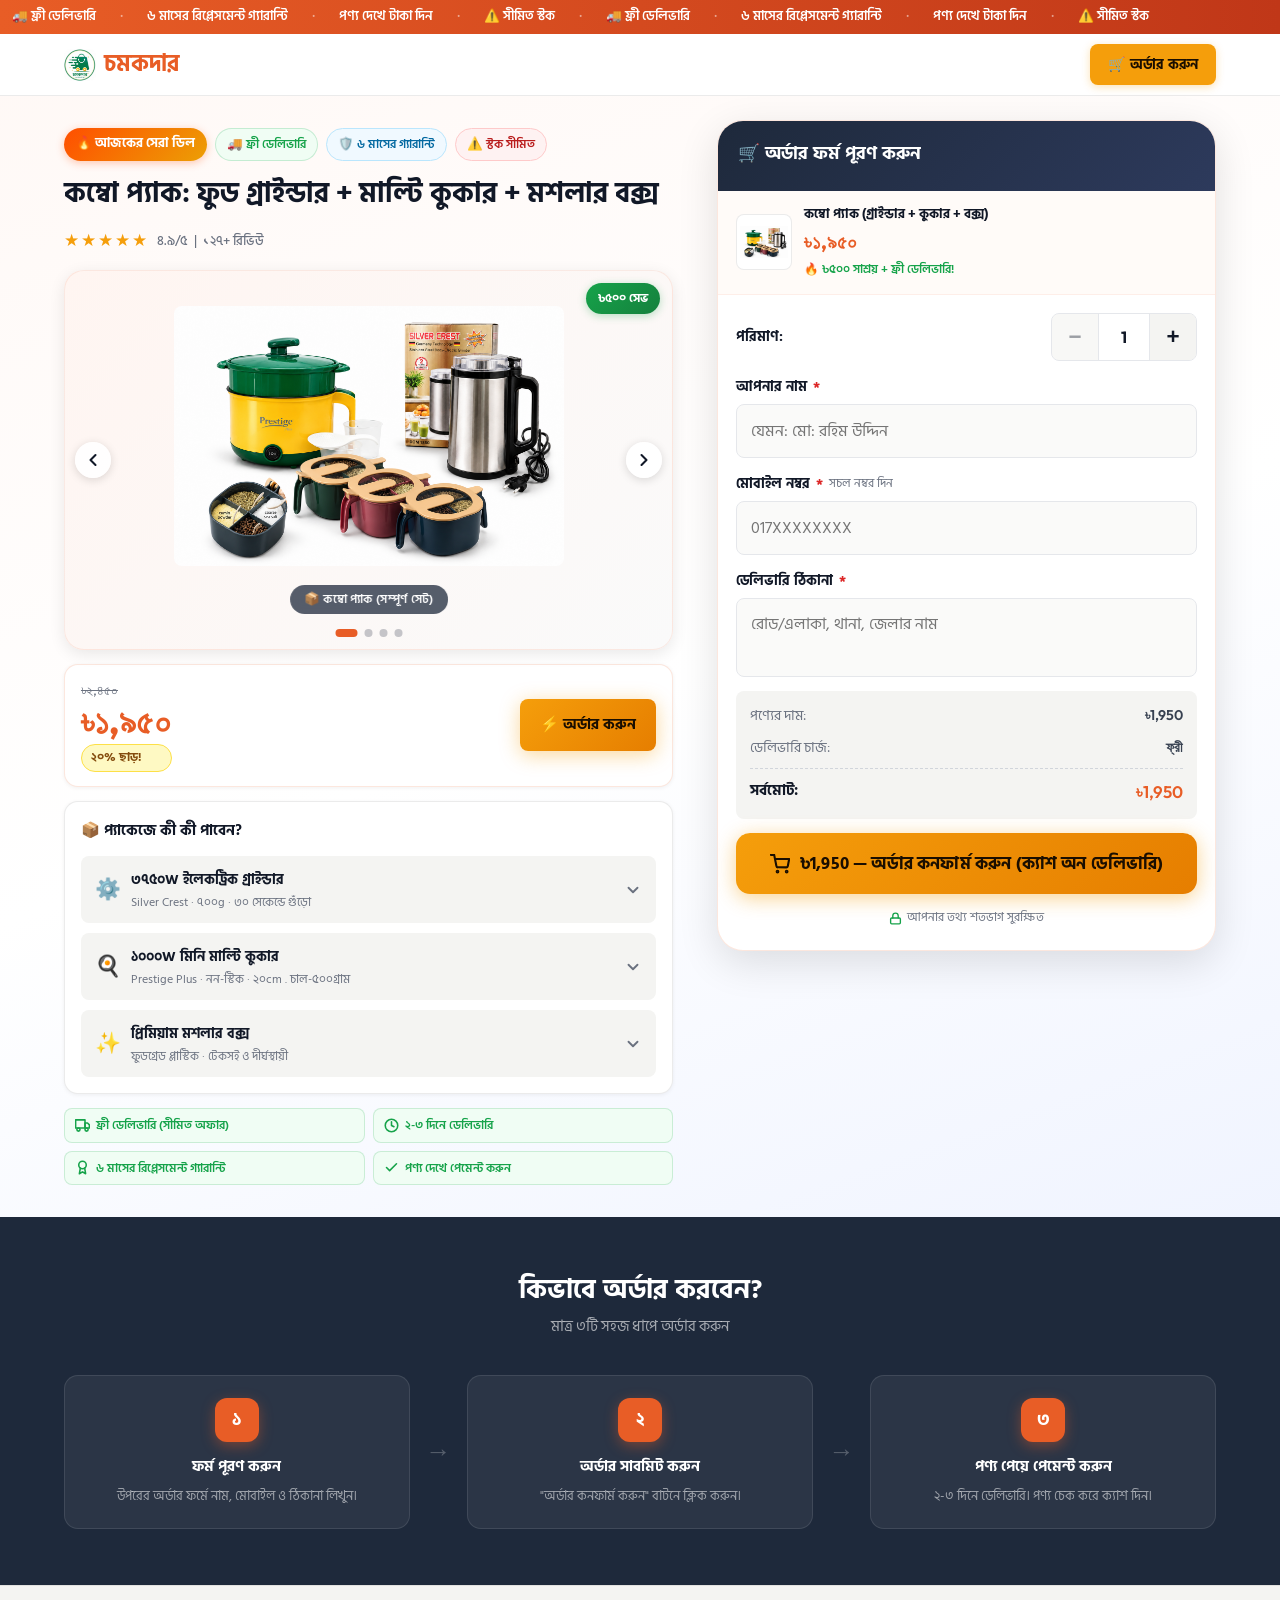
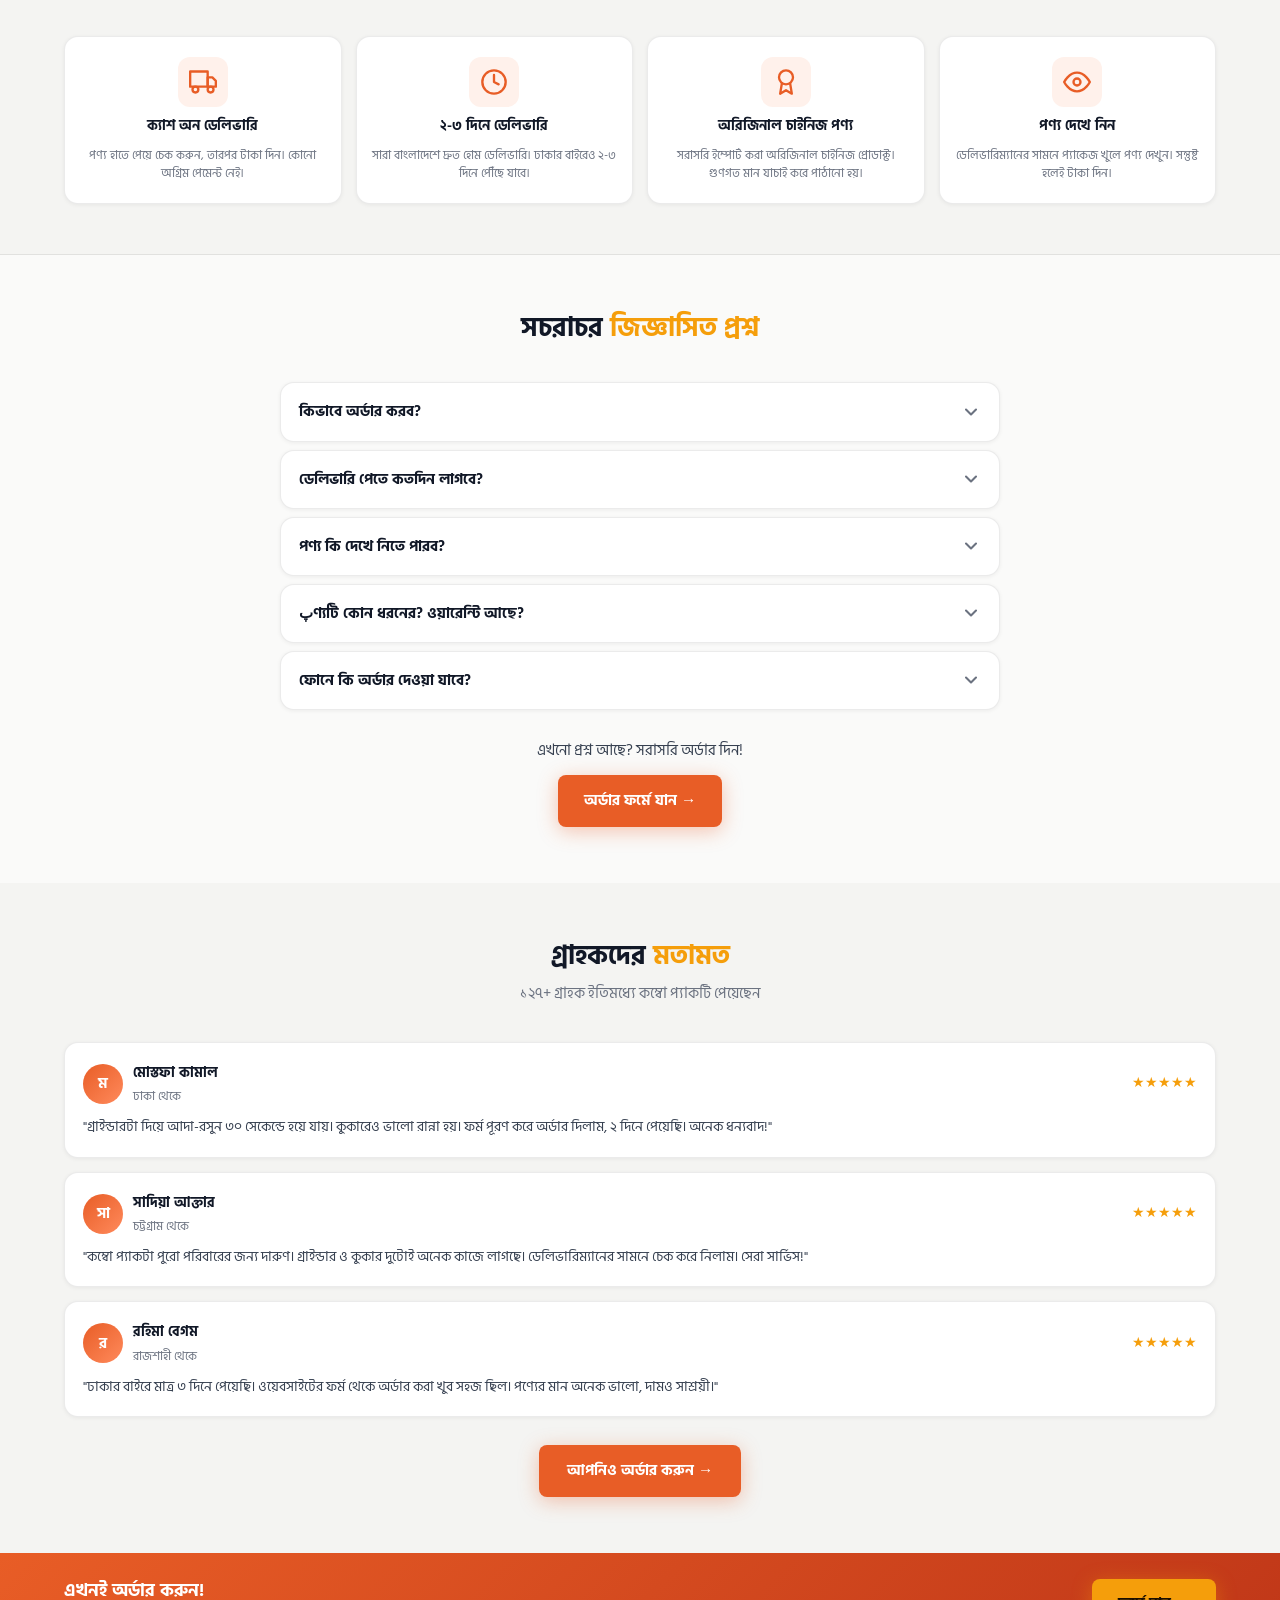
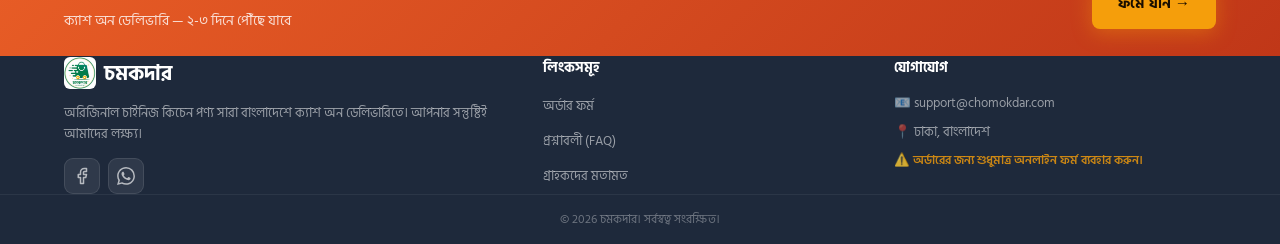
==== commit a6cfddc3: "had" ====
--- a/index.html
+++ b/index.html
@@ -68,7 +68,7 @@
 
   <link rel="stylesheet" href="style.css?v=3">
 </head>
-<body>
+<body data-product-key="combo">
 
   <!-- ══════════════════════════════════
        TOP INFO STRIP
@@ -140,8 +140,8 @@
         <!-- Product Image Slider -->
         <div class="slider-wrap" id="product-slider">
           <div class="slider-track" id="slider-track">
-            <div class="slide">
-              <img src="assets/combo pack.jpeg" alt="কম্বো প্যাক — সম্পূর্ণ সেট" loading="eager">
+            <div class="slide active">
+              <img src="assets/newcombo.png" alt="কম্বো প্যাক — সম্পূর্ণ সেট" loading="eager">
               <span class="slide-label">📦 কম্বো প্যাক (সম্পূর্ণ সেট)</span>
             </div>
             <div class="slide">
@@ -149,7 +149,7 @@
               <span class="slide-label">⚙️ ফুড গ্রাইন্ডার</span>
             </div>
             <div class="slide">
-              <img src="assets/multi cooker.png" alt="মাল্টি কুকার" loading="lazy">
+              <img src="assets/newmulticooker.png" alt="মাল্টি কুকার" loading="lazy">
               <span class="slide-label">🍳 মাল্টি কুকার</span>
             </div>
             <div class="slide">
@@ -167,7 +167,7 @@
           </button>
 
           <!-- Save tag -->
-          <span class="save-tag">৳৬০০ সেভ</span>
+          <span class="save-tag">৳৫০০ সেভ</span>
 
           <!-- Dot indicators -->
           <div class="slider-dots" id="slider-dots">
@@ -182,8 +182,8 @@
         <div class="price-cta-row">
           <div class="price-block">
             <span class="price-old">৳২,৪৫০</span>
-            <span class="price-now">৳১,৮৫০</span>
-            <span class="discount-tag">২৪% ছাড়!</span>
+            <span class="price-now">৳১,৯৫০</span>
+            <span class="discount-tag">২০% ছাড়!</span>
           </div>
           <a href="#order-form-anchor" class="btn-order-now" id="btn-order-now-top">
             ⚡ অর্ডার করুন
@@ -224,7 +224,7 @@
                 <span class="ci-icon">🍳</span>
                 <div class="ci-info">
                   <strong>১০০০W মিনি মাল্টি কুকার</strong>
-                  <span>Electrik Panci · নন-স্টিক · ২০cm . চাল-৫০০গ্রাম</span>
+                  <span>Prestige Plus · নন-স্টিক · ২০cm . চাল-৫০০গ্রাম</span>
                 </div>
                 <svg class="ci-chevron" xmlns="http://www.w3.org/2000/svg" width="18" height="18" viewBox="0 0 24 24" fill="none" stroke="currentColor" stroke-width="2.5" stroke-linecap="round" stroke-linejoin="round"><polyline points="6 9 12 15 18 9"/></svg>
               </button>
@@ -234,7 +234,7 @@
                   <div class="ci-spec-row"><span class="cs-label">📏 সাইজ</span><span class="cs-val">২০ cm ব্যাস</span></div>
                   <div class="ci-spec-row"><span class="cs-label">📦 ক্যাপাসিটি</span><span class="cs-val">চাল ৫০০ গ্রাম/মাংস ১ কেজি পর্যন্ত</span></div>
                   <div class="ci-spec-row"><span class="cs-label">🍳 কোটিং</span><span class="cs-val">নন-স্টিক ইন্টেরিয়র</span></div>
-                  <div class="ci-spec-row"><span class="cs-label">🏷️ ব্র্যান্ড</span><span class="cs-val">Electrik Panci Yn</span></div>
+                  <div class="ci-spec-row"><span class="cs-label">🏷️ ব্র্যান্ড</span><span class="cs-val">Prestige Plus</span></div>
                   <div class="ci-spec-row"><span class="cs-label">🍽️ ব্যবহার</span><span class="cs-val">ভাত, তরকারি, নুডলস, ডিম, মাংস</span></div>
                   
                 </div>
@@ -299,11 +299,11 @@
 
           <!-- Product Preview -->
           <div class="prod-preview">
-            <img src="assets/combo pack.jpeg" alt="কম্বো প্যাক" class="preview-img">
+            <img src="assets/newcombo.png" alt="কম্বো প্যাক" class="preview-img">
             <div class="preview-info">
               <div class="preview-name">কম্বো প্যাক (গ্রাইন্ডার + কুকার + বক্স)</div>
-              <div class="preview-price">৳১,৮৫০</div>
-              <div class="preview-save">🔥 ৳৬০০ সাশ্রয় + ফ্রী ডেলিভারি!</div>
+              <div class="preview-price">৳১,৯৫০</div>
+              <div class="preview-save">🔥 ৳৫০০ সাশ্রয় + ফ্রী ডেলিভারি!</div>
             </div>
           </div>
 
@@ -614,10 +614,10 @@
   <div class="sticky-bar" id="sticky-bar">
     <div class="sticky-price-block">
       <div class="sticky-price-row">
-        <span class="sticky-price">৳১,৮৫০</span>
+        <span class="sticky-price">৳১,৯৫০</span>
         <span class="sticky-price-old">৳২,৪৫০</span>
       </div>
-      <span class="sticky-label">কম্বো প্যাক (২৪% ছাড় + ফ্রী ডেলিভারি)</span>
+      <span class="sticky-label">কম্বো প্যাক (২০% ছাড় + ফ্রী ডেলিভারি)</span>
     </div>
     <a href="#order-form-anchor" class="sticky-order-btn">
       <svg xmlns="http://www.w3.org/2000/svg" width="18" height="18" viewBox="0 0 24 24" fill="none" stroke="currentColor" stroke-width="2.5" stroke-linecap="round" stroke-linejoin="round"><circle cx="9" cy="21" r="1"></circle><circle cx="20" cy="21" r="1"></circle><path d="M1 1h4l2.68 13.39a2 2 0 0 0 2 1.61h9.72a2 2 0 0 0 2-1.61L23 6H6"></path></svg>
--- a/style.css
+++ b/style.css
@@ -281,6 +281,7 @@
 .slider-wrap {
   position: relative;
   width: 100%;
+  aspect-ratio: 1.2 / 1;
   background: linear-gradient(135deg, #fff5f1 0%, #fafafa 100%);
   border-radius: var(--r-lg);
   border: 1px solid rgba(232,93,38,0.1);
@@ -294,36 +295,45 @@
 .slider-track {
   display: flex;
   flex-wrap: nowrap;
-  transition: transform 0.45s cubic-bezier(0.4, 0, 0.2, 1);
+  width: 100%;
+  height: 100%;
+  transition: transform 0.5s cubic-bezier(0.25, 1, 0.5, 1);
   will-change: transform;
 }
 
 .slide {
   width: 100%;
+  height: 100%;
   flex-shrink: 0;
   display: flex;
   flex-direction: column;
   align-items: center;
   justify-content: center;
-  padding: 24px 16px 48px;
-  gap: 10px;
+  padding: 16px 16px 65px;
   position: relative;
   box-sizing: border-box;
 }
 
 .slide img {
-  max-height: 240px;
+  height: 65%;
   width: auto;
-  max-width: 100%;
+  max-width: 90%;
   object-fit: contain;
   border-radius: 8px;
-  transition: transform 0.4s ease;
+  opacity: 0.6;
+  transform: scale(0.92);
+  transition: transform 0.5s cubic-bezier(0.25, 1, 0.5, 1), opacity 0.5s cubic-bezier(0.25, 1, 0.5, 1);
   pointer-events: none;
+}
+
+.slide.active img {
+  opacity: 1;
+  transform: scale(1);
 }
 
 .slide-label {
   position: absolute;
-  bottom: 48px;
+  bottom: 35px;
   left: 50%;
   transform: translateX(-50%);
   background: rgba(30, 41, 59, 0.75);
@@ -1621,8 +1631,8 @@
   .product-title { font-size: 1.75rem; }
   .price-now { font-size: 2.2rem; }
 
-  .product-img-wrap { min-height: 340px; padding: 28px 24px; }
-  .product-img { max-height: 300px; }
+  .slider-wrap { aspect-ratio: auto; height: 380px; }
+  .slide img { height: 260px; }
 
   .reviews-grid { grid-template-columns: repeat(3, 1fr); }
 
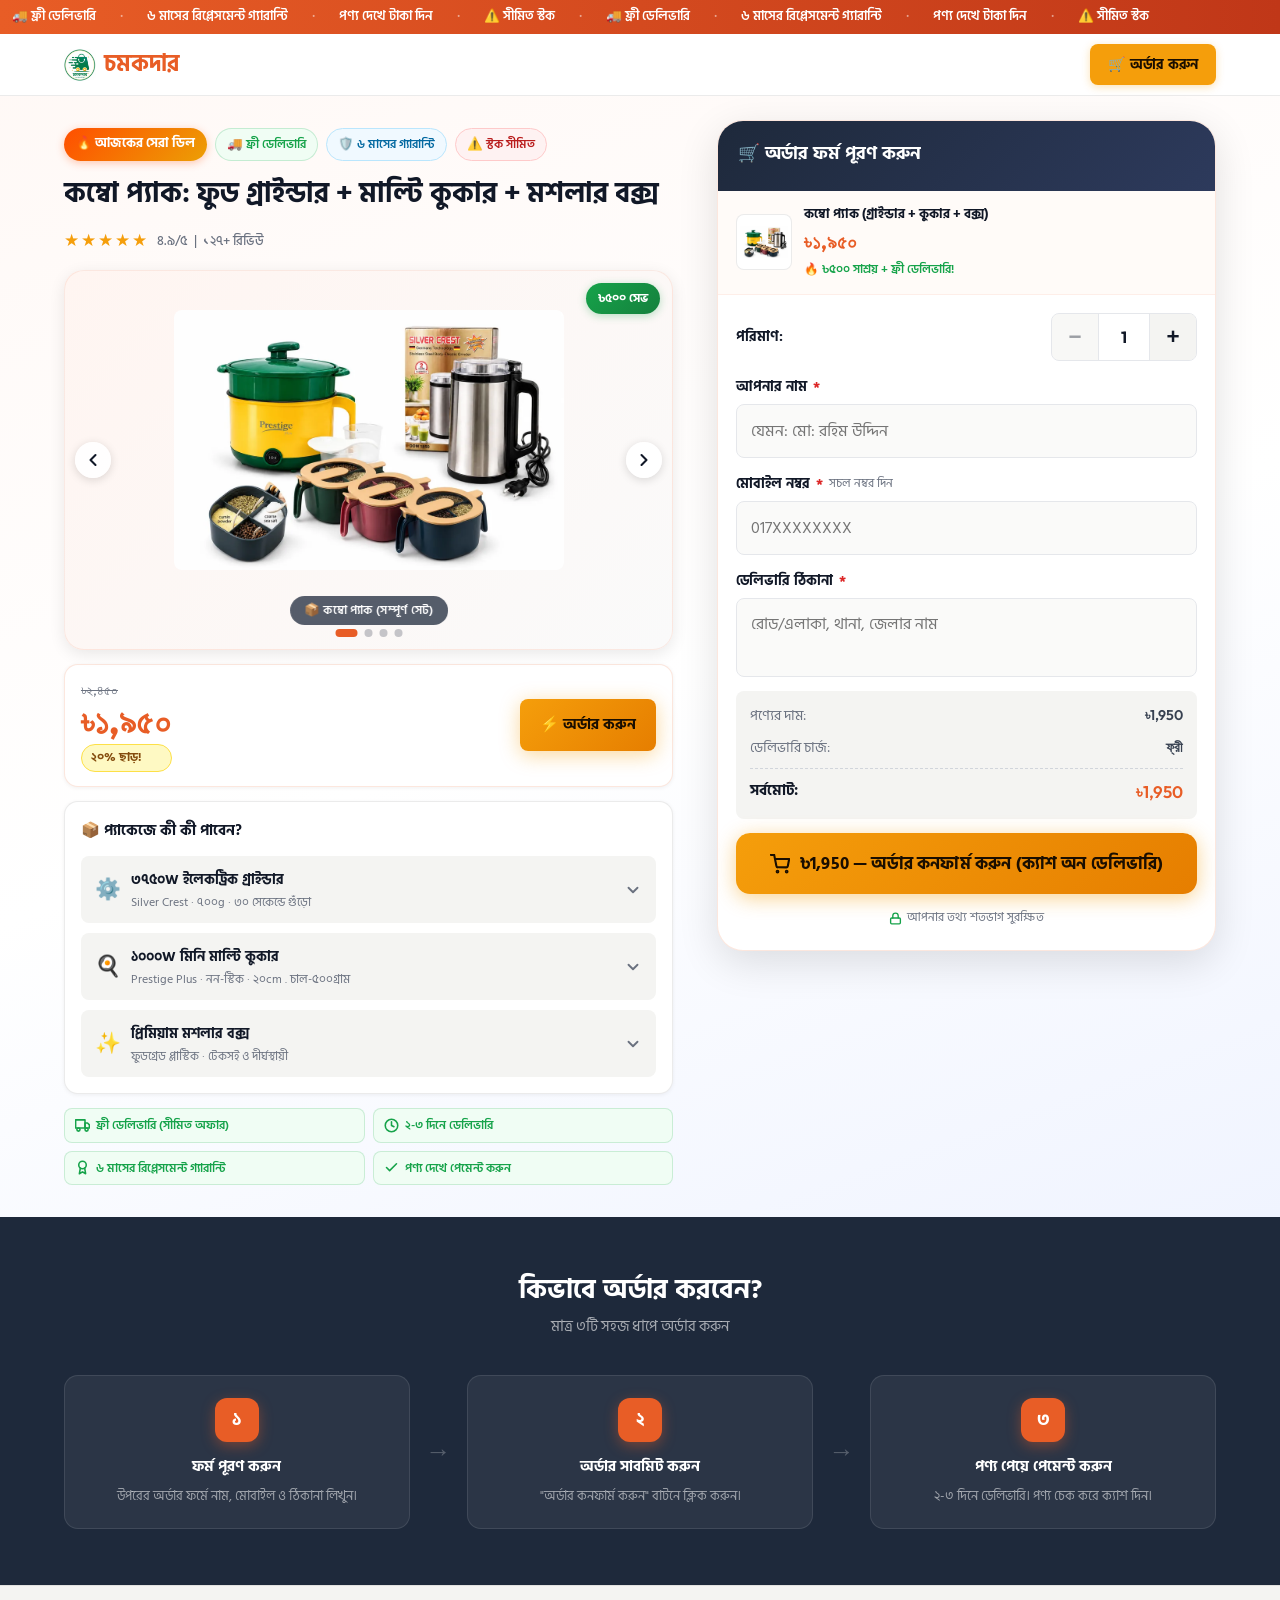
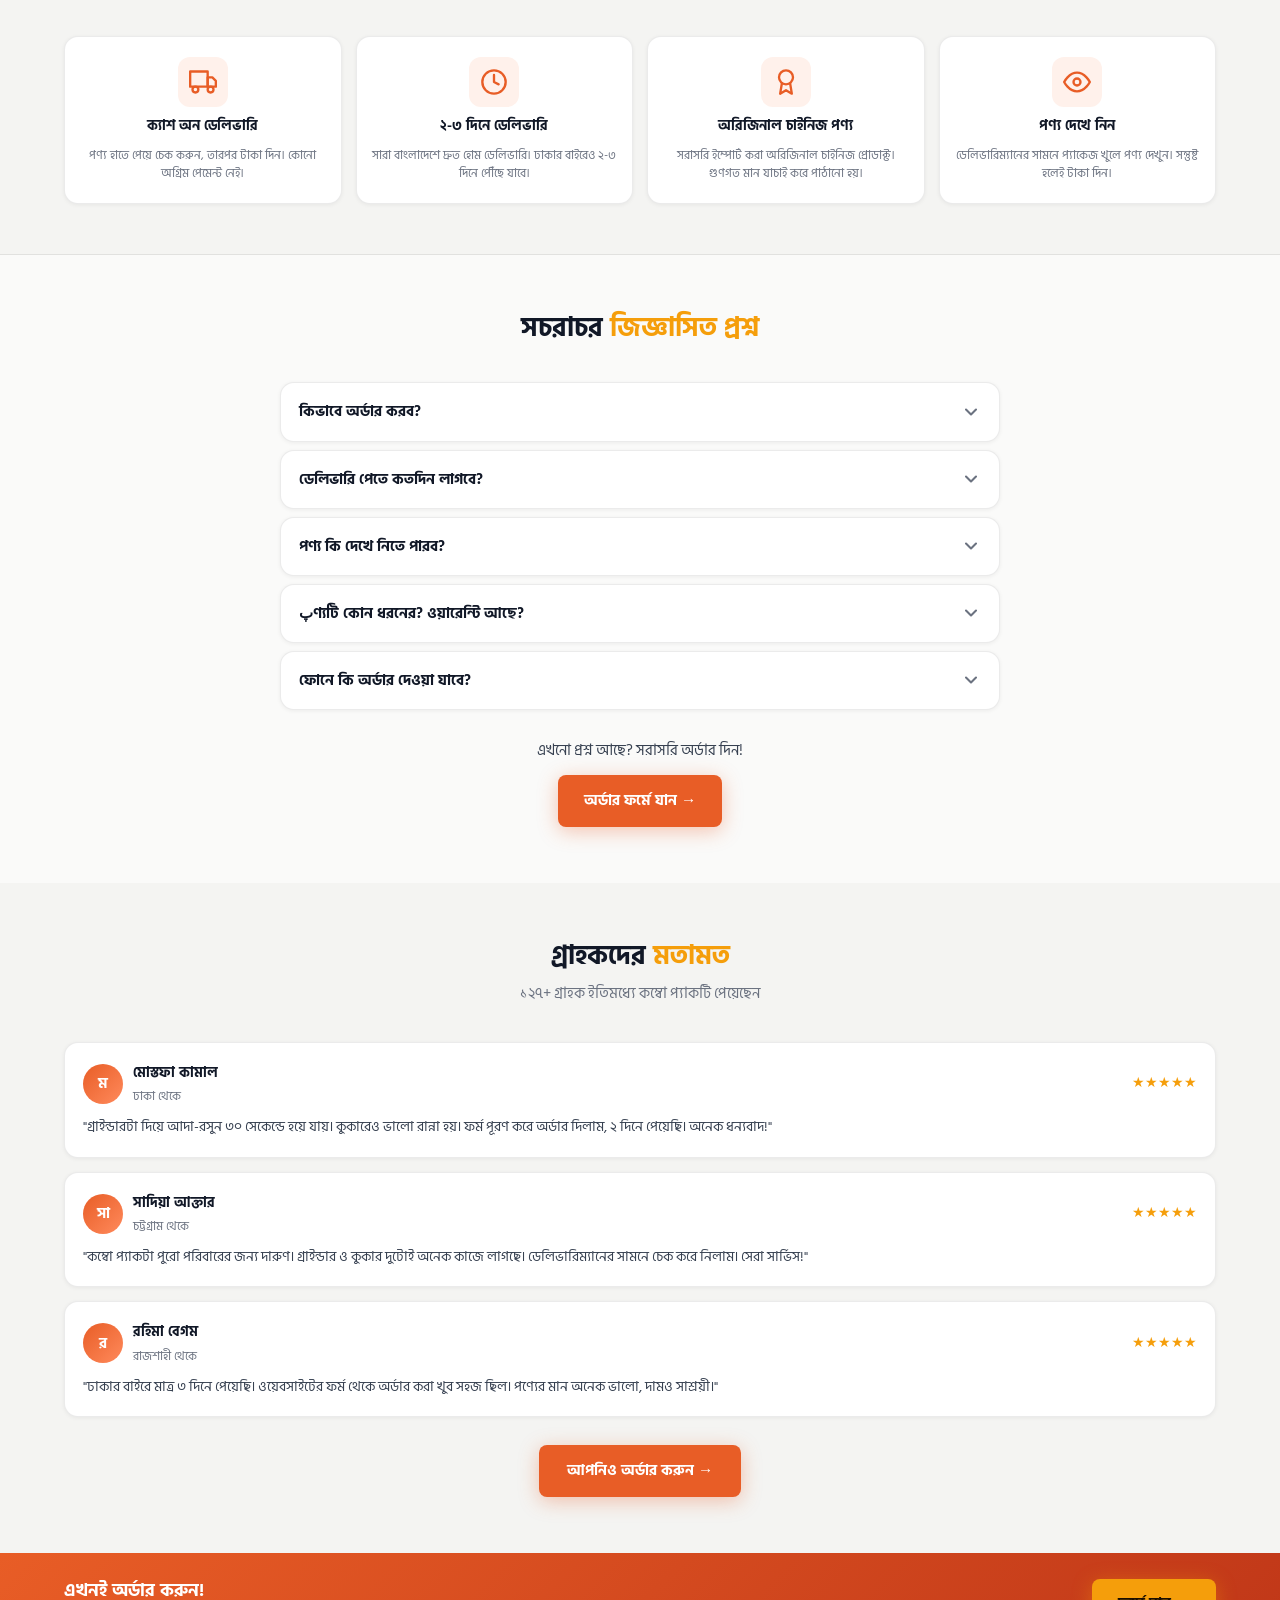
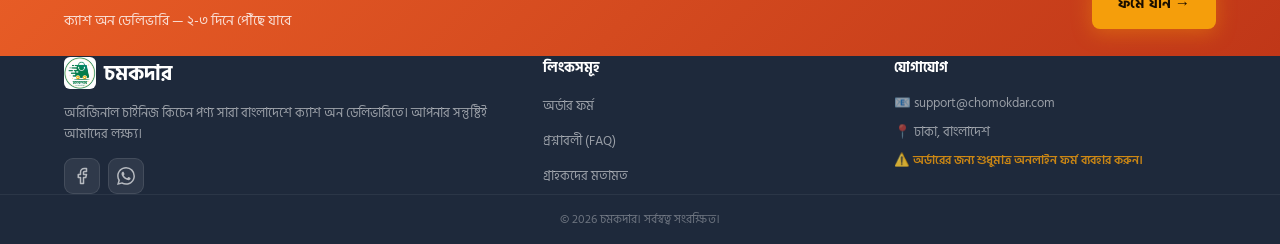
==== commit 999e05e8: "imaages" ====
--- a/index.html
+++ b/index.html
@@ -6,25 +6,25 @@
   <meta http-equiv="X-UA-Compatible" content="ie=edge">
 
   <title>চমকদার | কম্বো প্যাক অর্ডার করুন - ফ্রী ডেলিভারি ও ৬ মাসের রিপ্লেসমেন্ট গ্যারান্টি</title>
-  <meta name="description" content="চমকদার কম্বো প্যাক: ফুড গ্রাইন্ডার + মাল্টি কুকার + মশলার বক্স মাত্র ৳১,৮৫০-তে। সারা বাংলাদেশে ফ্রী ডেলিভারি ও ৬ মাসের রিপ্লেসমেন্ট গ্যারান্টি! অনলাইন ফর্মে অর্ডার করুন।">
+  <meta name="description" content="চমকদার কম্বো প্যাক: ফুড গ্রাইন্ডার + মাল্টি কুকার + মশলার বক্স মাত্র ৳১,৯৫০-তে। সারা বাংলাদেশে ফ্রী ডেলিভারি ও ৬ মাসের রিপ্লেসমেন্ট গ্যারান্টি! অনলাইন ফর্মে অর্ডার করুন।">
   <meta name="keywords" content="চমকদার, কম্বো প্যাক, ফুড গ্রাইন্ডার, মিনি কুকার, অনলাইন অর্ডার বাংলাদেশ, ফ্রী ডেলিভারি, রিপ্লেসমেন্ট গ্যারান্টি">
   <meta name="robots" content="index, follow">
   <link rel="canonical" href="https://chomokdar.com/">
 
   <!-- Open Graph for Facebook Ads -->
-  <meta property="og:title" content="চমকদার কম্বো প্যাক — ৳১,৮৫০ | ফ্রী ডেলিভারি">
-  <meta property="og:description" content="ফুড গ্রাইন্ডার + মাল্টি কুকার + মশলার বক্স — একসাথে মাত্র ৳১,৮৫০! সাথে ফ্রী ডেলিভারি ও ৬ মাসের রিপ্লেসমেন্ট গ্যারান্টি!">
-  <meta property="og:image" content="https://chomokdar.com/assets/combo pack.jpeg">
+  <meta property="og:title" content="চমকদার কম্বো প্যাক — ৳১,৯৫০ | ফ্রী ডেলিভারি">
+  <meta property="og:description" content="ফুড গ্রাইন্ডার + মাল্টি কুকার + মশলার বক্স — একসাথে মাত্র ৳১,৯৫০! সাথে ফ্রী ডেলিভারি ও ৬ মাসের রিপ্লেসমেন্ট গ্যারান্টি!">
+  <meta property="og:image" content="https://chomokdar.com/assets/combo-pack.webp">
   <meta property="og:url" content="https://chomokdar.com/">
   <meta property="og:type" content="website">
   <meta property="og:site_name" content="চমকদার">
 
   <meta name="twitter:card" content="summary_large_image">
-  <meta name="twitter:title" content="চমকদার কম্বো প্যাক — ৳১,৮৫০">
+  <meta name="twitter:title" content="চমকদার কম্বো প্যাক — ৳১,৯৫০">
   <meta name="twitter:description" content="ফুড গ্রাইন্ডার + মাল্টি কুকার + মশলার বক্স। ফ্রী ডেলিভারি ও ৬ মাসের গ্যারান্টি।">
-  <meta name="twitter:image" content="https://chomokdar.com/assets/combo pack.jpeg">
-
-  <link rel="icon" type="image/jpeg" href="assets/chamakdaqr-logo.jpeg">
+  <meta name="twitter:image" content="https://chomokdar.com/assets/combo-pack.webp">
+
+  <link rel="icon" type="image/webp" href="assets/chamakdaqr-logo.webp">
 
   <!-- Structured Data -->
   <script type="application/ld+json">
@@ -32,12 +32,12 @@
     "@context": "https://schema.org",
     "@type": "Product",
     "name": "কম্বো প্যাক: ফুড গ্রাইন্ডার + মাল্টি ফাংশনাল কুকার + মশলার বক্স",
-    "image": "https://chomokdar.com/assets/combo pack.jpeg",
+    "image": "https://chomokdar.com/assets/combo-pack.webp",
     "description": "অরিজিনাল চাইনিজ কিচেন কম্বো — ৩৭৫০W গ্রাইন্ডার, ১০০০W মিনি কুকার ও  মশলার বক্স। সাথে ফ্রী ডেলিভারি ও ৬ মাসের রিপ্লেসমেন্ট গ্যারান্টি।",
     "brand": { "@type": "Brand", "name": "চমকদার" },
     "offers": {
       "@type": "Offer",
-      "price": "1850",
+      "price": "1950",
       "priceCurrency": "BDT",
       "availability": "https://schema.org/InStock",
       "url": "https://chomokdar.com"
@@ -100,7 +100,7 @@
   <header id="main-header">
     <div class="container header-container">
       <a href="#" class="logo">
-        <img src="assets/chamakdaqr-logo.jpeg" alt="চমকদার লোগো" class="logo-img">
+        <img src="assets/chamakdaqr-logo.webp" alt="চমকদার লোগো" class="logo-img">
         <span>চমকদার</span>
       </a>
       <a href="#order-form-anchor" class="header-order-btn">
@@ -141,19 +141,19 @@
         <div class="slider-wrap" id="product-slider">
           <div class="slider-track" id="slider-track">
             <div class="slide active">
-              <img src="assets/newcombo.png" alt="কম্বো প্যাক — সম্পূর্ণ সেট" loading="eager">
+              <img src="assets/newcombo.webp" alt="কম্বো প্যাক — সম্পূর্ণ সেট" loading="eager">
               <span class="slide-label">📦 কম্বো প্যাক (সম্পূর্ণ সেট)</span>
             </div>
             <div class="slide">
-              <img src="assets/food grinder.png" alt="ফুড গ্রাইন্ডার" loading="lazy">
+              <img src="assets/food-grinder.webp" alt="ফুড গ্রাইন্ডার" loading="lazy">
               <span class="slide-label">⚙️ ফুড গ্রাইন্ডার</span>
             </div>
             <div class="slide">
-              <img src="assets/newmulticooker.png" alt="মাল্টি কুকার" loading="lazy">
+              <img src="assets/newmulticooker.webp" alt="মাল্টি কুকার" loading="lazy">
               <span class="slide-label">🍳 মাল্টি কুকার</span>
             </div>
             <div class="slide">
-              <img src="assets/masala box.jpeg" alt="মশলার বক্স" loading="lazy">
+              <img src="assets/masala-box.webp" alt="মশলার বক্স" loading="lazy">
               <span class="slide-label">✨ মশলার বক্স</span>
             </div>
           </div>
@@ -299,7 +299,7 @@
 
           <!-- Product Preview -->
           <div class="prod-preview">
-            <img src="assets/newcombo.png" alt="কম্বো প্যাক" class="preview-img">
+            <img src="assets/newcombo.webp" alt="কম্বো প্যাক" class="preview-img">
             <div class="preview-info">
               <div class="preview-name">কম্বো প্যাক (গ্রাইন্ডার + কুকার + বক্স)</div>
               <div class="preview-price">৳১,৯৫০</div>
@@ -572,7 +572,7 @@
       <div class="container footer-grid">
         <div class="footer-brand">
           <div class="footer-logo">
-            <img src="assets/chamakdaqr-logo.jpeg" alt="চমকদার লোগো" class="logo-img">
+            <img src="assets/chamakdaqr-logo.webp" alt="চমকদার লোগো" class="logo-img">
             <span>চমকদার</span>
           </div>
           <p>অরিজিনাল চাইনিজ কিচেন পণ্য সারা বাংলাদেশে ক্যাশ অন ডেলিভারিতে। আপনার সন্তুষ্টিই আমাদের লক্ষ্য।</p>
--- a/style.css
+++ b/style.css
@@ -281,7 +281,7 @@
 .slider-wrap {
   position: relative;
   width: 100%;
-  aspect-ratio: 1.2 / 1;
+  aspect-ratio: 1 / 1;
   background: linear-gradient(135deg, #fff5f1 0%, #fafafa 100%);
   border-radius: var(--r-lg);
   border: 1px solid rgba(232,93,38,0.1);
@@ -309,15 +309,15 @@
   flex-direction: column;
   align-items: center;
   justify-content: center;
-  padding: 16px 16px 65px;
+  padding: 12px 12px 52px;
   position: relative;
   box-sizing: border-box;
 }
 
 .slide img {
-  height: 65%;
+  height: 80%;
   width: auto;
-  max-width: 90%;
+  max-width: 95%;
   object-fit: contain;
   border-radius: 8px;
   opacity: 0.6;
@@ -333,7 +333,7 @@
 
 .slide-label {
   position: absolute;
-  bottom: 35px;
+  bottom: 24px;
   left: 50%;
   transform: translateX(-50%);
   background: rgba(30, 41, 59, 0.75);
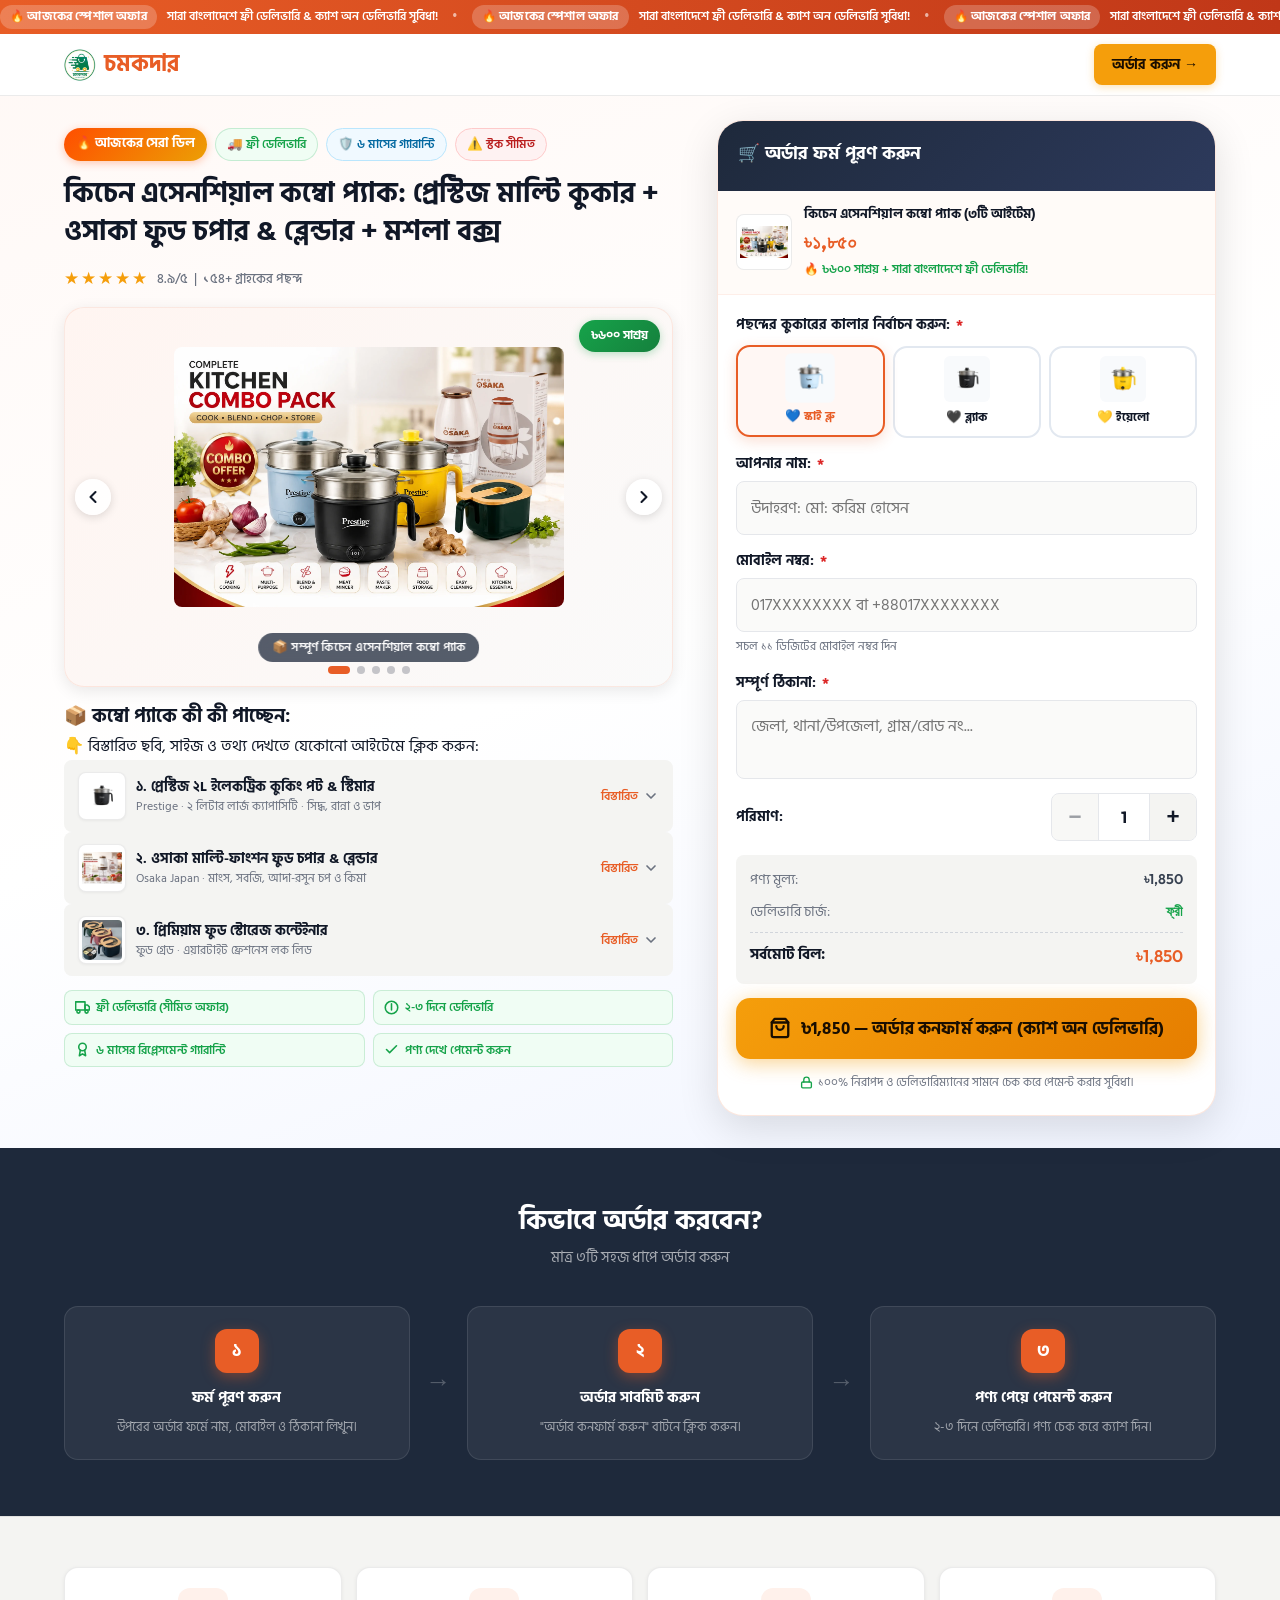
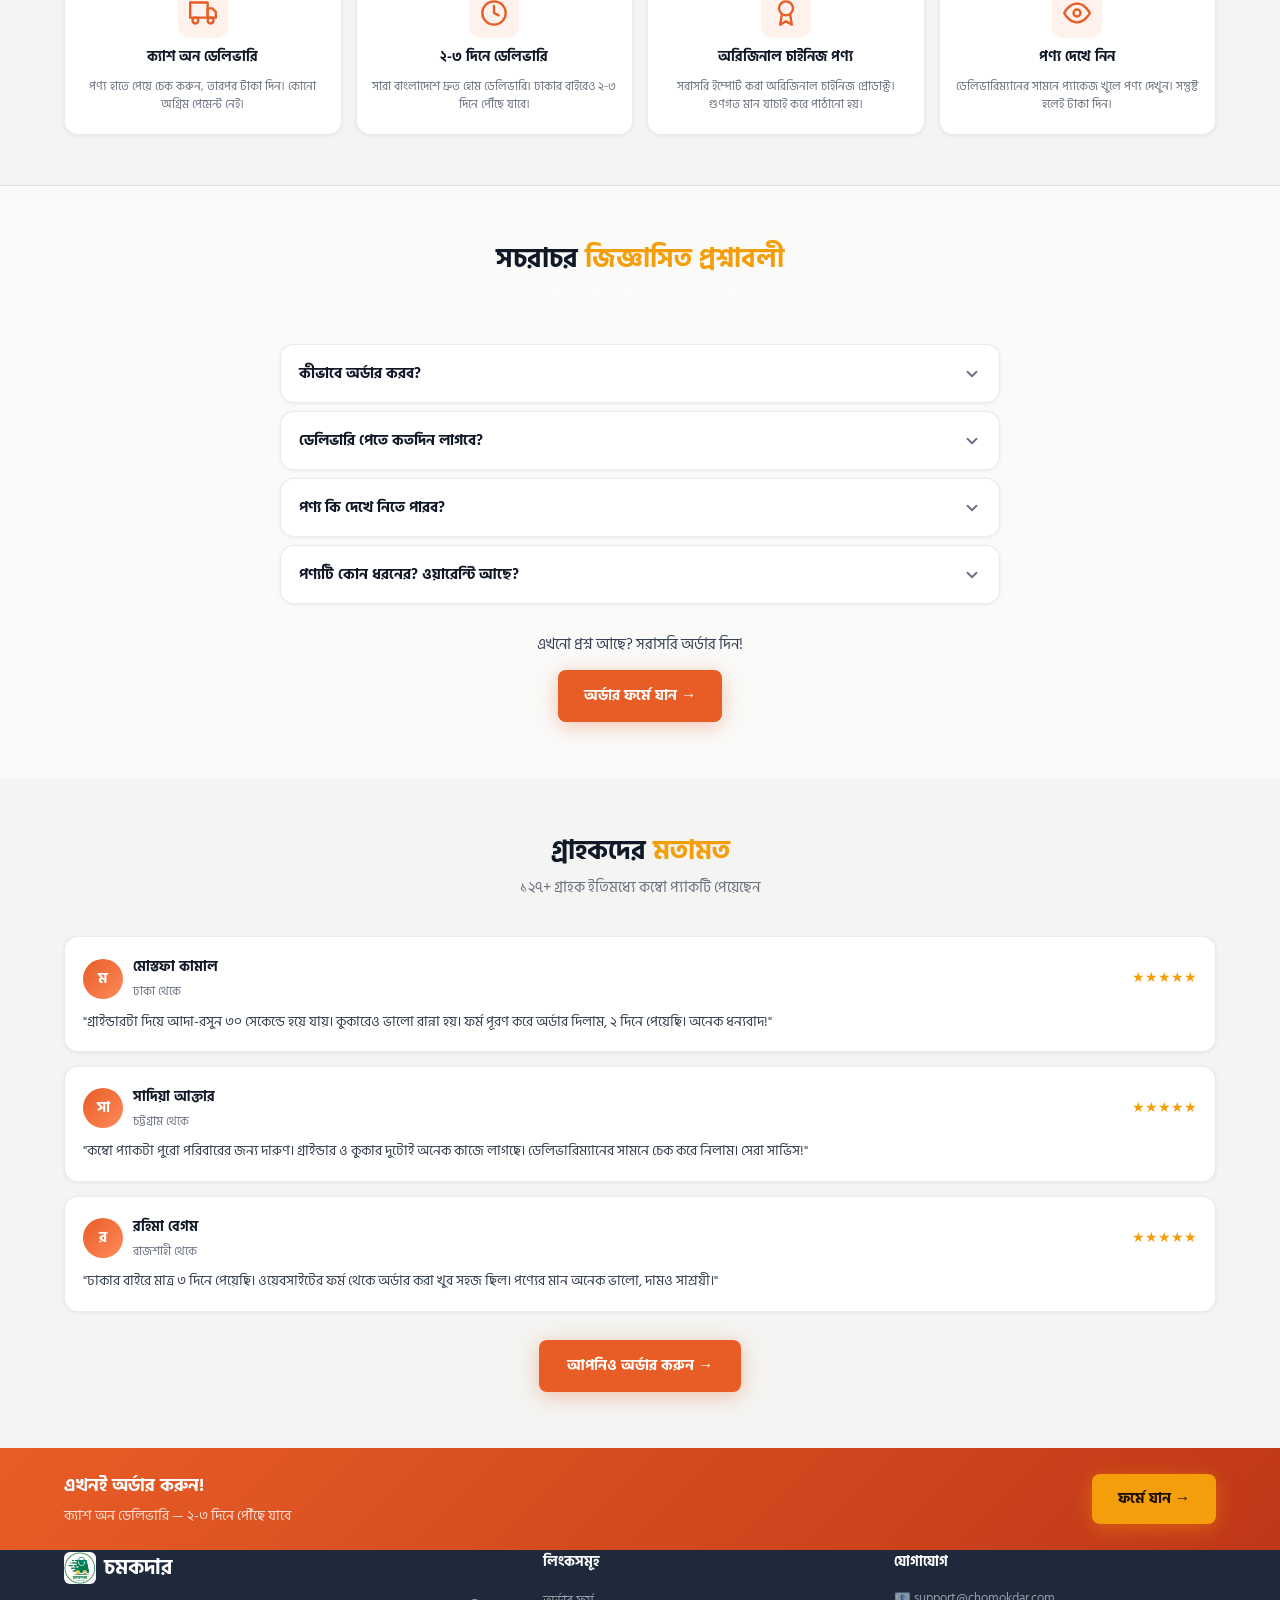
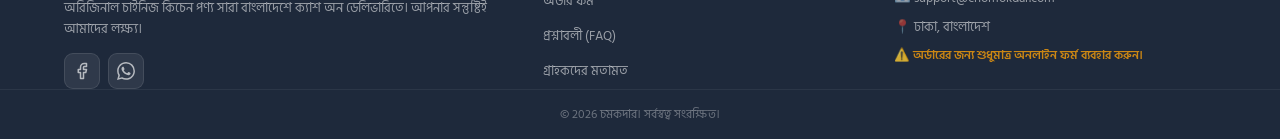
==== commit 4fc39073: "Update Open Graph title to 1850 and asset files" ====
--- a/index.html
+++ b/index.html
@@ -2,42 +2,45 @@
 <html lang="bn">
 <head>
   <meta charset="UTF-8">
-  <meta name="viewport" content="width=device-width, initial-scale=1.0, viewport-fit=cover">
-  <meta http-equiv="X-UA-Compatible" content="ie=edge">
-
-  <title>চমকদার | কম্বো প্যাক অর্ডার করুন - ফ্রী ডেলিভারি ও ৬ মাসের রিপ্লেসমেন্ট গ্যারান্টি</title>
-  <meta name="description" content="চমকদার কম্বো প্যাক: ফুড গ্রাইন্ডার + মাল্টি কুকার + মশলার বক্স মাত্র ৳১,৯৫০-তে। সারা বাংলাদেশে ফ্রী ডেলিভারি ও ৬ মাসের রিপ্লেসমেন্ট গ্যারান্টি! অনলাইন ফর্মে অর্ডার করুন।">
-  <meta name="keywords" content="চমকদার, কম্বো প্যাক, ফুড গ্রাইন্ডার, মিনি কুকার, অনলাইন অর্ডার বাংলাদেশ, ফ্রী ডেলিভারি, রিপ্লেসমেন্ট গ্যারান্টি">
-  <meta name="robots" content="index, follow">
-  <link rel="canonical" href="https://chomokdar.com/">
-
-  <!-- Open Graph for Facebook Ads -->
-  <meta property="og:title" content="চমকদার কম্বো প্যাক — ৳১,৯৫০ | ফ্রী ডেলিভারি">
-  <meta property="og:description" content="ফুড গ্রাইন্ডার + মাল্টি কুকার + মশলার বক্স — একসাথে মাত্র ৳১,৯৫০! সাথে ফ্রী ডেলিভারি ও ৬ মাসের রিপ্লেসমেন্ট গ্যারান্টি!">
+  <meta name="viewport" content="width=device-width, initial-scale=1.0, maximum-scale=5.0">
+
+  <title>কম্বো প্যাক: প্রেস্টিজ ২L কুকার + ওসাকা চপার + ফুড কন্টেইনার — চমকদার</title>
+  <meta name="description" content="প্রিমিয়াম কিচেন কম্বো — প্রেস্টিজ ২L ইলেকট্রিক কুকার, ওসাকা মাল্টি-ফাংশন চপার ও ফুড কন্টেইনার মাত্র ৳১,৮৫০ টাকায়! সাথে ফ্রী ডেলিভারি ও ৬ মাসের রিপ্লেসমেন্ট গ্যারান্টি।">
+  <meta name="keywords" content="প্রেস্টিজ কুকার, ওসাকা চপার, ফুড কন্টেইনার, কিচেন কম্বো, চমকদার, electric cooker bdt, food chopper bangladesh">
+
+  <!-- Open Graph / Facebook -->
+  <meta property="og:type" content="product">
+  <meta property="og:url" content="https://chomokdar.com">
+  <meta property="og:title" content="চমকদার কম্বো প্যাক — ৳১,৮৫০ | ফ্রী ডেলিভারি">
+  <meta property="og:description" content="মাত্র ১,৮৫০ টাকায় ৩টি অরিজিনাল কিচেন পণ্য! সাথে ফ্রী ডেলিভারি ও ৬ মাসের রিপ্লেসমেন্ট গ্যারান্টি।">
   <meta property="og:image" content="https://chomokdar.com/assets/combo-pack.webp">
-  <meta property="og:url" content="https://chomokdar.com/">
-  <meta property="og:type" content="website">
-  <meta property="og:site_name" content="চমকদার">
-
+  <meta property="og:price:amount" content="1850">
+  <meta property="og:price:currency" content="BDT">
+
+  <!-- Twitter -->
   <meta name="twitter:card" content="summary_large_image">
-  <meta name="twitter:title" content="চমকদার কম্বো প্যাক — ৳১,৯৫০">
-  <meta name="twitter:description" content="ফুড গ্রাইন্ডার + মাল্টি কুকার + মশলার বক্স। ফ্রী ডেলিভারি ও ৬ মাসের গ্যারান্টি।">
+  <meta name="twitter:title" content="চমকদার কম্বো প্যাক — ৳১,৮৫০ | ফ্রী ডেলিভারি">
+  <meta name="twitter:description" content="মাত্র ১,৮৫০ টাকায় ৩টি অরিজিনাল কিচেন পণ্য! সাথে ফ্রী ডেলিভারি ও ৬ মাসের রিপ্লেসমেন্ট গ্যারান্টি।">
   <meta name="twitter:image" content="https://chomokdar.com/assets/combo-pack.webp">
 
   <link rel="icon" type="image/webp" href="assets/chamakdaqr-logo.webp">
+
+  <!-- Preload critical hero images for fast mobile loading on 3G/4G -->
+  <link rel="preload" as="image" href="assets/combo-pack.webp">
+  <link rel="preload" as="image" href="assets/cooker-sky.webp">
 
   <!-- Structured Data -->
   <script type="application/ld+json">
   {
     "@context": "https://schema.org",
     "@type": "Product",
-    "name": "কম্বো প্যাক: ফুড গ্রাইন্ডার + মাল্টি ফাংশনাল কুকার + মশলার বক্স",
+    "name": "কম্বো প্যাক: প্রেস্টিজ ২L ইলেকট্রিক কুকার + ওসাকা ফুড চপার + প্রিমিয়াম ফুড কন্টেইনার",
     "image": "https://chomokdar.com/assets/combo-pack.webp",
-    "description": "অরিজিনাল চাইনিজ কিচেন কম্বো — ৩৭৫০W গ্রাইন্ডার, ১০০০W মিনি কুকার ও  মশলার বক্স। সাথে ফ্রী ডেলিভারি ও ৬ মাসের রিপ্লেসমেন্ট গ্যারান্টি।",
+    "description": "অরিজিনাল প্রিমিয়াম কিচেন কম্বো — প্রেস্টিজ ২L ইলেকট্রিক কুকিং পট, ওসাকা চপার & ব্লেন্ডার এবং প্রিমিয়াম ফুড কন্টেইনার। সাথে ফ্রী ডেলিভারি ও ৬ মাসের রিপ্লেসমেন্ট গ্যারান্টি।",
     "brand": { "@type": "Brand", "name": "চমকদার" },
     "offers": {
       "@type": "Offer",
-      "price": "1950",
+      "price": "1850",
       "priceCurrency": "BDT",
       "availability": "https://schema.org/InStock",
       "url": "https://chomokdar.com"
@@ -66,56 +69,44 @@
          src="https://www.facebook.com/tr?id=1018082120683568&ev=PageView&noscript=1"/>
   </noscript>
 
-  <link rel="stylesheet" href="style.css?v=3">
+  <link rel="stylesheet" href="style.css?v=5">
 </head>
 <body data-product-key="combo">
 
-  <!-- ══════════════════════════════════
-       TOP INFO STRIP
-  ══════════════════════════════════ -->
-  <div class="top-strip" id="top-strip">
+  <!-- TOP NOTICE STRIP -->
+  <div class="top-strip">
     <div class="top-strip-track">
-      <span>🚚 ফ্রী ডেলিভারি</span>
-      <span class="strip-dot">·</span>
-      <span>৬ মাসের রিপ্লেসমেন্ট গ্যারান্টি</span>
-      <span class="strip-dot">·</span>
-      <span>পণ্য দেখে টাকা দিন</span>
-      <span class="strip-dot">·</span>
-      <span>⚠️ সীমিত স্টক</span>
-      <!-- Duplicate for seamless scroll -->
-      <span class="strip-dot">·</span>
-      <span>🚚 ফ্রী ডেলিভারি</span>
-      <span class="strip-dot">·</span>
-      <span>৬ মাসের রিপ্লেসমেন্ট গ্যারান্টি</span>
-      <span class="strip-dot">·</span>
-      <span>পণ্য দেখে টাকা দিন</span>
-      <span class="strip-dot">·</span>
-      <span>⚠️ সীমিত স্টক</span>
+      <span class="strip-badge">🔥 আজকের স্পেশাল অফার</span>
+      <span class="strip-text">সারা বাংলাদেশে ফ্রী ডেলিভারি &amp; ক্যাশ অন ডেলিভারি সুবিধা!</span>
+      <span class="strip-dot">•</span>
+      <span class="strip-badge">🔥 আজকের স্পেশাল অফার</span>
+      <span class="strip-text">সারা বাংলাদেশে ফ্রী ডেলিভারি &amp; ক্যাশ অন ডেলিভারি সুবিধা!</span>
+      <span class="strip-dot">•</span>
+      <span class="strip-badge">🔥 আজকের স্পেশাল অফার</span>
+      <span class="strip-text">সারা বাংলাদেশে ফ্রী ডেলিভারি &amp; ক্যাশ অন ডেলিভারি সুবিধা!</span>
+      <span class="strip-dot">•</span>
+      <span class="strip-badge">🔥 আজকের স্পেশাল অফার</span>
+      <span class="strip-text">সারা বাংলাদেশে ফ্রী ডেলিভারি &amp; ক্যাশ অন ডেলিভারি সুবিধা!</span>
+      <span class="strip-dot">•</span>
     </div>
   </div>
 
-  <!-- ══════════════════════════════════
-       HEADER
-  ══════════════════════════════════ -->
-  <header id="main-header">
+  <!-- HEADER -->
+  <header class="main-header" id="main-header">
     <div class="container header-container">
       <a href="#" class="logo">
         <img src="assets/chamakdaqr-logo.webp" alt="চমকদার লোগো" class="logo-img">
-        <span>চমকদার</span>
+        <span class="brand-name">চমকদার</span>
       </a>
-      <a href="#order-form-anchor" class="header-order-btn">
-        🛒 অর্ডার করুন
-      </a>
+      <a href="#order-form-anchor" class="header-order-btn">অর্ডার করুন →</a>
     </div>
   </header>
 
-  <!-- ══════════════════════════════════
-       MAIN SECTION: Product + Form
-  ══════════════════════════════════ -->
-  <section class="main-section" id="order-section">
+  <!-- MAIN PRODUCT SECTION -->
+  <main class="main-section">
     <div class="container main-grid">
 
-      <!-- ── LEFT / TOP: Product Detail ── -->
+      <!-- LEFT / TOP: Product Visuals & Details -->
       <div class="product-detail-col">
 
         <!-- Badges -->
@@ -128,33 +119,41 @@
 
         <!-- Title -->
         <h1 class="product-title">
-          কম্বো প্যাক: ফুড গ্রাইন্ডার + মাল্টি কুকার + মশলার বক্স
+          কিচেন এসেনশিয়াল কম্বো প্যাক: প্রেস্টিজ মাল্টি কুকার + ওসাকা ফুড চপার &amp; ব্লেন্ডার + মশলা বক্স
         </h1>
 
         <!-- Stars -->
         <div class="stars-row">
           <span class="stars">★★★★★</span>
-          <span class="stars-label">৪.৯/৫ &nbsp;|&nbsp; ১২৭+ রিভিউ</span>
+          <span class="stars-label">৪.৯/৫ &nbsp;|&nbsp; ১৫৪+ গ্রাহকের পছন্দ</span>
         </div>
 
         <!-- Product Image Slider -->
         <div class="slider-wrap" id="product-slider">
           <div class="slider-track" id="slider-track">
             <div class="slide active">
-              <img src="assets/newcombo.webp" alt="কম্বো প্যাক — সম্পূর্ণ সেট" loading="eager">
-              <span class="slide-label">📦 কম্বো প্যাক (সম্পূর্ণ সেট)</span>
+              <img src="assets/combo-pack.webp" alt="কিচেন এসেনশিয়াল কম্বো প্যাক — সম্পূর্ণ সেট" loading="eager">
+              <span class="slide-label">📦 সম্পূর্ণ কিচেন এসেনশিয়াল কম্বো প্যাক</span>
             </div>
             <div class="slide">
-              <img src="assets/food-grinder.webp" alt="ফুড গ্রাইন্ডার" loading="lazy">
-              <span class="slide-label">⚙️ ফুড গ্রাইন্ডার</span>
+              <img src="assets/osaka-blender-chopper.webp" alt="ওসাকা ফুড চপার &amp; ব্লেন্ডার" loading="lazy">
+              <span class="slide-label">⚡ ওসাকা ফুড চপার &amp; ব্লেন্ডার (Osaka Japan)</span>
             </div>
             <div class="slide">
-              <img src="assets/newmulticooker.webp" alt="মাল্টি কুকার" loading="lazy">
-              <span class="slide-label">🍳 মাল্টি কুকার</span>
+              <img src="assets/masala-box.webp" alt="মশলা বক্স" loading="lazy">
+              <span class="slide-label">🌶️ মশলা বক্স</span>
             </div>
             <div class="slide">
-              <img src="assets/masala-box.webp" alt="মশলার বক্স" loading="lazy">
-              <span class="slide-label">✨ মশলার বক্স</span>
+              <img src="assets/cooker-black.webp" alt="প্রেস্টিজ ইলেকট্রিক কুকার — ক্লাসিক ব্ল্যাক" loading="lazy">
+              <span class="slide-label">🍳 প্রেস্টিজ ২L মাল্টি কুকার (ক্লাসিক ব্ল্যাক)</span>
+            </div>
+            <div class="slide">
+              <img src="assets/cooker-sky.webp" alt="প্রেস্টিজ ইলেকট্রিক কুকার — স্কাই ব্লু" loading="lazy">
+              <span class="slide-label">🍲 প্রেস্টিজ ২L মাল্টি কুকার (স্কাই ব্লু)</span>
+            </div>
+            <div class="slide">
+              <img src="assets/cooker-yellow.webp" alt="প্রেস্টিজ ইলেকট্রিক কুকার — রয়্যাল ইয়েলো" loading="lazy">
+              <span class="slide-label">💛 প্রেস্টিজ ২L মাল্টি কুকার (রয়্যাল ইয়েলো)</span>
             </div>
           </div>
 
@@ -166,8 +165,14 @@
             <svg xmlns="http://www.w3.org/2000/svg" width="20" height="20" viewBox="0 0 24 24" fill="none" stroke="currentColor" stroke-width="2.5" stroke-linecap="round" stroke-linejoin="round"><polyline points="9 18 15 12 9 6"/></svg>
           </button>
 
+          <!-- Zoom button overlay -->
+          <button class="zoom-btn" id="btn-zoom-image" aria-label="বড় করে দেখুন">
+            <svg xmlns="http://www.w3.org/2000/svg" width="15" height="15" viewBox="0 0 24 24" fill="none" stroke="currentColor" stroke-width="2.5" stroke-linecap="round" stroke-linejoin="round"><circle cx="11" cy="11" r="8"></circle><line x1="21" y1="21" x2="16.65" y2="16.65"></line><line x1="11" y1="8" x2="11" y2="14"></line><line x1="8" y1="11" x2="14" y2="11"></line></svg>
+            <span>বড় করে দেখুন</span>
+          </button>
+
           <!-- Save tag -->
-          <span class="save-tag">৳৫০০ সেভ</span>
+          <span class="save-tag">৳৬০০ সাশ্রয়</span>
 
           <!-- Dot indicators -->
           <div class="slider-dots" id="slider-dots">
@@ -175,96 +180,168 @@
             <button class="sdot" data-idx="1" aria-label="স্লাইড ২"></button>
             <button class="sdot" data-idx="2" aria-label="স্লাইড ৩"></button>
             <button class="sdot" data-idx="3" aria-label="স্লাইড ৪"></button>
-          </div>
-        </div>
-
-        <!-- Price + Order Now Button -->
-        <div class="price-cta-row">
-          <div class="price-block">
-            <span class="price-old">৳২,৪৫০</span>
-            <span class="price-now">৳১,৯৫০</span>
-            <span class="discount-tag">২০% ছাড়!</span>
-          </div>
-          <a href="#order-form-anchor" class="btn-order-now" id="btn-order-now-top">
-            ⚡ অর্ডার করুন
-          </a>
-        </div>
-
-        <!-- What's in the box -->
-        <div class="combo-box">
-          <h3 class="combo-box-title">📦 প্যাকেজে কী কী পাবেন?</h3>
-          <div class="combo-items">
-
-            <!-- Item 1: Grinder -->
-            <div class="combo-item" id="ci-grinder">
-              <button class="ci-header" aria-expanded="false" aria-controls="ci-grinder-body">
-                <span class="ci-icon">⚙️</span>
-                <div class="ci-info">
-                  <strong>৩৭৫০W ইলেকট্রিক গ্রাইন্ডার</strong>
-                  <span>Silver Crest · ৭০০g · ৩০ সেকেন্ডে গুঁড়ো</span>
-                </div>
-                <svg class="ci-chevron" xmlns="http://www.w3.org/2000/svg" width="18" height="18" viewBox="0 0 24 24" fill="none" stroke="currentColor" stroke-width="2.5" stroke-linecap="round" stroke-linejoin="round"><polyline points="6 9 12 15 18 9"/></svg>
-              </button>
-              <div class="ci-body" id="ci-grinder-body">
-                <div class="ci-specs">
-                  <div class="ci-spec-row"><span class="cs-label">⚡ পাওয়ার</span><span class="cs-val">৩৭৫০ Watt</span></div>
-                  
-                  <div class="ci-spec-row"><span class="cs-label">🔪 ব্লেড</span><span class="cs-val">স্টেইনলেস স্টিল</span></div>
-                  <div class="ci-spec-row"><span class="cs-label">⏱️ গ্রাইন্ড টাইম</span><span class="cs-val">মাত্র ৩০ সেকেন্ড</span></div>
-                  <div class="ci-spec-row"><span class="cs-label">🏷️ ব্র্যান্ড</span><span class="cs-val">Silver Crest (চাইনিজ ইম্পোর্ট)</span></div>
-                  <div class="ci-spec-row"><span class="cs-label">🌿 ব্যবহার</span><span class="cs-val">মশলা, মরিচ, হলুদ, আদা, রসুন, ধনে, চাল, ডাল</span></div>
-                  
-                </div>
-              </div>
-            </div>
-
-            <!-- Item 2: Cooker -->
+            <button class="sdot" data-idx="4" aria-label="স্লাইড ৫"></button>
+          </div>
+        </div>
+
+        <!-- Product Accordion Breakdown -->
+        <div class="combo-breakdown">
+          <h3 class="cb-title">📦 কম্বো প্যাকে কী কী পাচ্ছেন:</h3>
+          <p class="cb-sub">👇 বিস্তারিত ছবি, সাইজ ও তথ্য দেখতে যেকোনো আইটেমে ক্লিক করুন:</p>
+
+          <div class="combo-accordion" id="combo-accordion">
+
+            <!-- Item 1: Cooking Pot -->
             <div class="combo-item" id="ci-cooker">
               <button class="ci-header" aria-expanded="false" aria-controls="ci-cooker-body">
-                <span class="ci-icon">🍳</span>
+                <div class="ci-head-img-wrap">
+                  <img src="assets/cooker-black.webp" alt="প্রেস্টিজ ইলেকট্রিক কুকার" class="ci-head-img">
+                </div>
                 <div class="ci-info">
-                  <strong>১০০০W মিনি মাল্টি কুকার</strong>
-                  <span>Prestige Plus · নন-স্টিক · ২০cm . চাল-৫০০গ্রাম</span>
-                </div>
-                <svg class="ci-chevron" xmlns="http://www.w3.org/2000/svg" width="18" height="18" viewBox="0 0 24 24" fill="none" stroke="currentColor" stroke-width="2.5" stroke-linecap="round" stroke-linejoin="round"><polyline points="6 9 12 15 18 9"/></svg>
+                  <strong>১. প্রেস্টিজ ২L ইলেকট্রিক কুকিং পট &amp; স্টিমার</strong>
+                  <span>Prestige · ২ লিটার লার্জ ক্যাপাসিটি · সিদ্ধ, রান্না ও ভাপ</span>
+                </div>
+                <div class="ci-action-wrap">
+                  <span class="ci-click-tag">বিস্তারিত</span>
+                  <div class="ci-chevron-wrap">
+                    <svg class="ci-chevron" xmlns="http://www.w3.org/2000/svg" width="16" height="16" viewBox="0 0 24 24" fill="none" stroke="currentColor" stroke-width="2.5" stroke-linecap="round" stroke-linejoin="round"><polyline points="6 9 12 15 18 9"/></svg>
+                  </div>
+                </div>
               </button>
               <div class="ci-body" id="ci-cooker-body">
-                <div class="ci-specs">
-                  <div class="ci-spec-row"><span class="cs-label">⚡ পাওয়ার</span><span class="cs-val">১০০০ Watt</span></div>
-                  <div class="ci-spec-row"><span class="cs-label">📏 সাইজ</span><span class="cs-val">২০ cm ব্যাস</span></div>
-                  <div class="ci-spec-row"><span class="cs-label">📦 ক্যাপাসিটি</span><span class="cs-val">চাল ৫০০ গ্রাম/মাংস ১ কেজি পর্যন্ত</span></div>
-                  <div class="ci-spec-row"><span class="cs-label">🍳 কোটিং</span><span class="cs-val">নন-স্টিক ইন্টেরিয়র</span></div>
-                  <div class="ci-spec-row"><span class="cs-label">🏷️ ব্র্যান্ড</span><span class="cs-val">Prestige Plus</span></div>
-                  <div class="ci-spec-row"><span class="cs-label">🍽️ ব্যবহার</span><span class="cs-val">ভাত, তরকারি, নুডলস, ডিম, মাংস</span></div>
-                  
+                <div class="ci-body-content">
+                  <div class="ci-preview-card">
+                    <img src="assets/cooker-black.webp" alt="প্রেস্টিজ ইলেকট্রিক কুকার" class="ci-full-img" id="ci-cooker-dynamic-img">
+                    <span class="ci-img-badge">🍳 অরিজিনাল Prestige ২L পট &amp; স্টিমার</span>
+                  </div>
+
+                  <!-- Dropdown Detail Thumbnails -->
+                  <div class="ci-thumb-grid">
+                    <div class="ci-thumb-item active" data-src="assets/cooker-black.webp" data-caption="🍳 অরিজিনাল Prestige ২L পট &amp; স্টিমার (ব্ল্যাক)">
+                      <img src="assets/cooker-black.webp" alt="ব্ল্যাক কুকার">
+                      <span>🖤 ব্ল্যাক পট</span>
+                    </div>
+                    <div class="ci-thumb-item" data-src="assets/cooker-sky.webp" data-caption="🍲 অরিজিনাল Prestige ২L পট &amp; স্টিমার (স্কাই ব্লু)">
+                      <img src="assets/cooker-sky.webp" alt="স্কাই ব্লু কুকার">
+                      <span>🩵 স্কাই ব্লু</span>
+                    </div>
+                    <div class="ci-thumb-item" data-src="assets/cooker-yellow.webp" data-caption="💛 অরিজিনাল Prestige ২L পট &amp; স্টিমার (ইয়েলো)">
+                      <img src="assets/cooker-yellow.webp" alt="ইয়েলো কুকার">
+                      <span>💛 ইয়েলো</span>
+                    </div>
+                  </div>
+
+                  <div class="ci-specs">
+                    <div class="ci-spec-row"><span class="cs-label">📦 ক্যাপাসিটি</span><span class="cs-val">২.০ লিটার লার্জ ফ্যামিলি সাইজ</span></div>
+                    <div class="ci-spec-row"><span class="cs-label">⚡ টেকনোলজি</span><span class="cs-val">ফাস্ট হিটিং এনার্জি সেভিং</span></div>
+                    <div class="ci-spec-row"><span class="cs-label">🍲 স্টিমার</span><span class="cs-val">স্টেইনলেস স্টিল স্টিমার যুক্ত</span></div>
+                    <div class="ci-spec-row"><span class="cs-label">🍳 ইনার পট</span><span class="cs-val">ফুড গ্রেড নন-স্টিক কোটেড</span></div>
+                    <div class="ci-spec-row"><span class="cs-label">🎨 এভেলেবল কালার</span><span class="cs-val">ব্ল্যাক, স্কাই ব্লু, ইয়েলো</span></div>
+                    <div class="ci-spec-row"><span class="cs-label">🍽️ ব্যবহার</span><span class="cs-val">ভাত, ডিম/মাংস সিদ্ধ, সুপ, ফ্রাই ও ভাপ দেওয়া</span></div>
+                  </div>
                 </div>
               </div>
             </div>
 
-            <!-- Item 3: Spice Bowl -->
+            <!-- Item 2: Osaka Chopper -->
+            <div class="combo-item" id="ci-blender">
+              <button class="ci-header" aria-expanded="false" aria-controls="ci-blender-body">
+                <div class="ci-head-img-wrap">
+                  <img src="assets/osaka-blender-chopper.webp" alt="ওসাকা ফুড চপার &amp; ব্লেন্ডার" class="ci-head-img">
+                </div>
+                <div class="ci-info">
+                  <strong>২. ওসাকা মাল্টি-ফাংশন ফুড চপার &amp; ব্লেন্ডার</strong>
+                  <span>Osaka Japan · মাংস, সবজি, আদা-রসুন চপ ও কিমা</span>
+                </div>
+                <div class="ci-action-wrap">
+                  <span class="ci-click-tag">বিস্তারিত</span>
+                  <div class="ci-chevron-wrap">
+                    <svg class="ci-chevron" xmlns="http://www.w3.org/2000/svg" width="16" height="16" viewBox="0 0 24 24" fill="none" stroke="currentColor" stroke-width="2.5" stroke-linecap="round" stroke-linejoin="round"><polyline points="6 9 12 15 18 9"/></svg>
+                  </div>
+                </div>
+              </button>
+              <div class="ci-body" id="ci-blender-body">
+                <div class="ci-body-content">
+                  <div class="ci-preview-card">
+                    <img src="assets/osaka-blender-chopper.webp" alt="ওসাকা ফুড চপার &amp; ব্লেন্ডার" class="ci-full-img">
+                    <span class="ci-img-badge">⚡ Osaka Japan মাল্টি ফুড প্রসেসর</span>
+                  </div>
+
+                  <!-- Dropdown Detail Thumbnails (Real Proof Photos) -->
+                  <div class="ci-thumb-grid">
+                    <div class="ci-thumb-item active" data-src="assets/osaka-blender-chopper.webp" data-caption="⚡ Osaka Japan মাল্টি ফুড প্রসেসর">
+                      <img src="assets/osaka-blender-chopper.webp" alt="ওসাকা চপার">
+                      <span>⚡ চপার বডি</span>
+                    </div>
+                    <div class="ci-thumb-item" data-src="assets/osaka-blender-detail-1.webp" data-caption="📸 ৪D স্টেইনলেস স্টিল ব্লেড &amp; মেটালিক জার">
+                      <img src="assets/osaka-blender-detail-1.webp" alt="ব্লেড ও জার">
+                      <span>📸 ৪D ব্লেড &amp; জার</span>
+                    </div>
+                    <div class="ci-thumb-item" data-src="assets/osaka-blender-detail-2.webp" data-caption="📸 বাস্তব দৃশ্য - হাতে ধরা আসল চপার">
+                      <img src="assets/osaka-blender-detail-2.webp" alt="রিয়েল ফটো">
+                      <span>📸 আসল হ্যান্ড ফটো</span>
+                    </div>
+                  </div>
+
+                  <div class="ci-specs">
+                    <div class="ci-spec-row"><span class="cs-label">🏷️ ব্র্যান্ড</span><span class="cs-val">Osaka Japan (FP126 Series)</span></div>
+                    <div class="ci-spec-row"><span class="cs-label">🔪 ব্লেড</span><span class="cs-val">পাওয়ারফুল ৪D স্টেইনলেস স্টিল ব্লেড</span></div>
+                    <div class="ci-spec-row"><span class="cs-label">⚙️ অপারেশন</span><span class="cs-val">ওয়ান-টাচ ফাস্ট স্মার্ট চপিং</span></div>
+                    <div class="ci-spec-row"><span class="cs-label">🥩 মাংস কিমা</span><span class="cs-val">মাংস, মুরগি, আদা, রসুন, পেঁয়াজ, মরিচ</span></div>
+                    <div class="ci-spec-row"><span class="cs-label">🧼 ওয়াশ</span><span class="cs-val">ডিটাচেবল ও সহজে ধোয়া যায়</span></div>
+                  </div>
+                </div>
+              </div>
+            </div>
+
+            <!-- Item 3: Storage Container -->
             <div class="combo-item" id="ci-bowl">
               <button class="ci-header" aria-expanded="false" aria-controls="ci-bowl-body">
-                <span class="ci-icon">✨</span>
+                <div class="ci-head-img-wrap">
+                  <img src="assets/masala-box.webp" alt="ফুড স্টোরেজ কন্টেইনার" class="ci-head-img">
+                </div>
                 <div class="ci-info">
-                  <strong>প্রিমিয়াম মশলার বক্স</strong>
-                  <span>ফুডগ্রেড প্লাস্টিক · টেকসই ও দীর্ঘস্থায়ী</span>
-                </div>
-                <svg class="ci-chevron" xmlns="http://www.w3.org/2000/svg" width="18" height="18" viewBox="0 0 24 24" fill="none" stroke="currentColor" stroke-width="2.5" stroke-linecap="round" stroke-linejoin="round"><polyline points="6 9 12 15 18 9"/></svg>
+                  <strong>৩. প্রিমিয়াম ফুড স্টোরেজ কন্টেইনার</strong>
+                  <span>ফুড গ্রেড · এয়ারটাইট ফ্রেশনেস লক লিড</span>
+                </div>
+                <div class="ci-action-wrap">
+                  <span class="ci-click-tag">বিস্তারিত</span>
+                  <div class="ci-chevron-wrap">
+                    <svg class="ci-chevron" xmlns="http://www.w3.org/2000/svg" width="16" height="16" viewBox="0 0 24 24" fill="none" stroke="currentColor" stroke-width="2.5" stroke-linecap="round" stroke-linejoin="round"><polyline points="6 9 12 15 18 9"/></svg>
+                  </div>
+                </div>
               </button>
               <div class="ci-body" id="ci-bowl-body">
-                <div class="ci-specs">
-                  <div class="ci-spec-row"><span class="cs-label">🪨 উপাদান</span><span class="cs-val">Food-grade plastic</span></div>
-                  <div class="ci-spec-row"><span class="cs-label">🛡️ মান</span><span class="cs-val">মরিচা-মুক্ত, দীর্ঘস্থায়ী</span></div>
-                  <div class="ci-spec-row"><span class="cs-label">🧼 পরিষ্কার</span><span class="cs-val">সহজে ধোয়া যায়</span></div>
-                  <div class="ci-spec-row"><span class="cs-label">🌿 ব্যবহার</span><span class="cs-val">মশলা, লবণ, তেল রাখার জন্য</span></div>
-                  <div class="ci-spec-row"><span class="cs-label">🎁 প্যাকেজ</span><span class="cs-val">কম্বো প্যাকের বোনাস আইটেম</span></div>
+                <div class="ci-body-content">
+                  <div class="ci-preview-card">
+                    <img src="assets/masala-box.webp" alt="ফুড স্টোরেজ কন্টেইনার" class="ci-full-img">
+                    <span class="ci-img-badge">✨ প্রিমিয়াম এয়ারটাইট কন্টেইনার</span>
+                  </div>
+
+                  <!-- Dropdown Detail Thumbnails -->
+                  <div class="ci-thumb-grid">
+                    <div class="ci-thumb-item active" data-src="assets/masala-box.webp" data-caption="✨ প্রিমিয়াম এয়ারটাইট ফুড কন্টেইনার">
+                      <img src="assets/masala-box.webp" alt="ফুড কন্টেইনার">
+                      <span>✨ কন্টেইনার</span>
+                    </div>
+                    <div class="ci-thumb-item" data-src="assets/combo-pack.webp" data-caption="📦 সম্পূর্ণ ৩-ইন-১ কিচেন কম্বো প্যাকেজ">
+                      <img src="assets/combo-pack.webp" alt="কম্বো প্যাক">
+                      <span>📦 ৩-ইন-১ সেট</span>
+                    </div>
+                  </div>
+
+                  <div class="ci-specs">
+                    <div class="ci-spec-row"><span class="cs-label">🪨 উপাদান</span><span class="cs-val">১০০% ফুড-গ্রেড প্রিমিয়াম প্লাস্টিক</span></div>
+                    <div class="ci-spec-row"><span class="cs-label">🛡️ ফিচার</span><span class="cs-val">লিক-প্রুফ ফ্রেশনেস লক ঢাকনা</span></div>
+                    <div class="ci-spec-row"><span class="cs-label">🔥 ওভেন সেফ</span><span class="cs-val">মাইক্রোওয়েভ সেফ</span></div>
+                    <div class="ci-spec-row"><span class="cs-label">🎁 বোনাস</span><span class="cs-val">কম্বো প্যাকের বোনাস আইটেম</span></div>
+                  </div>
                 </div>
               </div>
             </div>
 
           </div>
         </div>
-
 
         <!-- Trust Chips -->
         <div class="trust-chips">
@@ -273,7 +350,7 @@
             ফ্রী ডেলিভারি (সীমিত অফার)
           </div>
           <div class="trust-chip">
-            <svg xmlns="http://www.w3.org/2000/svg" width="15" height="15" viewBox="0 0 24 24" fill="none" stroke="currentColor" stroke-width="2.5" stroke-linecap="round" stroke-linejoin="round"><circle cx="12" cy="12" r="10"></circle><polyline points="12 6 12 12 16 14"></polyline></svg>
+            <svg xmlns="http://www.w3.org/2000/svg" width="15" height="15" viewBox="0 0 24 24" fill="none" stroke="currentColor" stroke-width="2.5" stroke-linecap="round" stroke-linejoin="round"><circle cx="12" cy="12" r="10"></circle><polyline points="12 6 12 16 14"></polyline></svg>
             ২-৩ দিনে ডেলিভারি
           </div>
           <div class="trust-chip">
@@ -288,26 +365,66 @@
 
       </div><!-- /product-detail-col -->
 
-      <!-- ── RIGHT / BOTTOM: Order Form ── -->
+      <!-- RIGHT / BOTTOM: Order Form -->
       <div class="order-form-col" id="order-form-anchor" tabindex="-1">
         <div class="order-card">
 
           <div class="order-card-head">
             <div class="order-card-title">🛒 অর্ডার ফর্ম পূরণ করুন</div>
-            
           </div>
 
           <!-- Product Preview -->
           <div class="prod-preview">
-            <img src="assets/newcombo.webp" alt="কম্বো প্যাক" class="preview-img">
+            <img src="assets/combo-pack.webp" alt="কম্বো প্যাক" class="preview-img" id="form-preview-img">
             <div class="preview-info">
-              <div class="preview-name">কম্বো প্যাক (গ্রাইন্ডার + কুকার + বক্স)</div>
-              <div class="preview-price">৳১,৯৫০</div>
-              <div class="preview-save">🔥 ৳৫০০ সাশ্রয় + ফ্রী ডেলিভারি!</div>
+              <div class="preview-name">কিচেন এসেনশিয়াল কম্বো প্যাক (৩টি আইটেম)</div>
+              <div class="preview-price">৳১,৮৫০</div>
+              <div class="preview-save">🔥 ৳৬০০ সাশ্রয় + সারা বাংলাদেশে ফ্রী ডেলিভারি!</div>
             </div>
           </div>
 
           <form id="checkout-form" novalidate>
+
+            <!-- Cooker Color Selection -->
+            <div class="ff ff-color">
+              <label class="fl">পছন্দের কুকারের কালার নির্বাচন করুন: <span class="req">*</span></label>
+              <div class="color-picker-group">
+                <label class="cp-option active" data-color="sky" data-img="assets/cooker-sky.webp">
+                  <input type="radio" name="cooker_color" value="Sky Blue" checked>
+                  <img src="assets/cooker-sky.webp" alt="স্কাই ব্লু কুকার" class="cp-thumb">
+                  <span class="cp-text">💙 স্কাই ব্লু</span>
+                </label>
+                <label class="cp-option" data-color="black" data-img="assets/cooker-black.webp">
+                  <input type="radio" name="cooker_color" value="Black">
+                  <img src="assets/cooker-black.webp" alt="ব্ল্যাক কুকার" class="cp-thumb">
+                  <span class="cp-text">🖤 ব্ল্যাক</span>
+                </label>
+                <label class="cp-option" data-color="yellow" data-img="assets/cooker-yellow.webp">
+                  <input type="radio" name="cooker_color" value="Yellow">
+                  <img src="assets/cooker-yellow.webp" alt="ইয়েলো কুকার" class="cp-thumb">
+                  <span class="cp-text">💛 ইয়েলো</span>
+                </label>
+              </div>
+            </div>
+
+            <!-- Customer Name -->
+            <div class="ff">
+              <label class="fl" for="cust-name">আপনার নাম: <span class="req">*</span></label>
+              <input type="text" id="cust-name" class="fi" placeholder="উদাহরণ: মো: করিম হোসেন" autocomplete="name" required>
+            </div>
+
+            <!-- Phone Number -->
+            <div class="ff">
+              <label class="fl" for="cust-phone">মোবাইল নম্বর: <span class="req">*</span></label>
+              <input type="tel" id="cust-phone" class="fi" placeholder="017XXXXXXXX বা +88017XXXXXXXX" maxlength="15" autocomplete="tel" required>
+              <span class="fhint">সচল ১১ ডিজিটের মোবাইল নম্বর দিন</span>
+            </div>
+
+            <!-- Delivery Address -->
+            <div class="ff">
+              <label class="fl" for="cust-address">সম্পূর্ণ ঠিকানা: <span class="req">*</span></label>
+              <textarea id="cust-address" class="fi fi-ta" rows="2" placeholder="জেলা, থানা/উপজেলা, গ্রাম/রোড নং..." autocomplete="street-address" required></textarea>
+            </div>
 
             <!-- Quantity -->
             <div class="ff ff-qty">
@@ -319,66 +436,34 @@
               </div>
             </div>
 
-            <!-- Name -->
-            <div class="ff">
-              <label class="fl" for="cust-name">আপনার নাম <span class="req">*</span></label>
-              <input type="text" id="cust-name" class="fi" placeholder="যেমন: মো: রহিম উদ্দিন" required autocomplete="name">
-            </div>
-
-            <!-- Phone -->
-            <div class="ff">
-              <label class="fl" for="cust-phone">
-                মোবাইল নম্বর <span class="req">*</span>
-                <span class="fhint">সচল নম্বর দিন</span>
-              </label>
-              <input type="tel" id="cust-phone" class="fi" placeholder="017XXXXXXXX" maxlength="11" required autocomplete="tel" inputmode="numeric">
-            </div>
-
-            <!-- Address -->
-            <div class="ff">
-              <label class="fl" for="cust-address">ডেলিভারি ঠিকানা <span class="req">*</span></label>
-              <textarea id="cust-address" class="fi fi-ta" rows="2" placeholder="রোড/এলাকা, থানা, জেলার নাম" required autocomplete="street-address"></textarea>
-            </div>
-
-            <!-- Summary -->
+
+            <!-- Order Summary -->
             <div class="order-summary">
-              <div class="os-row">
-                <span>পণ্যের দাম:</span>
-                <span id="summary-product-price">৳০</span>
-              </div>
-              <div class="os-row">
-                <span>ডেলিভারি চার্জ:</span>
-                <span id="summary-delivery-charge">৳০</span>
-              </div>
-              <div class="os-row os-total">
-                <span>সর্বমোট:</span>
-                <span id="summary-total-price">৳০</span>
-              </div>
-            </div>
-
-            <!-- Submit -->
+              <div class="os-row"><span>পণ্য মূল্য:</span><span id="summary-product-price">৳১,৮৫০</span></div>
+              <div class="os-row"><span>ডেলিভারি চার্জ:</span><span id="summary-delivery-charge" class="sum-free">ফ্রী</span></div>
+              <div class="os-row os-total"><span>সর্বমোট বিল:</span><span id="summary-total-price">৳১,৮৫০</span></div>
+            </div>
+
+            <!-- Submit Button -->
             <button type="submit" class="submit-btn" id="btn-submit-order">
-              <svg xmlns="http://www.w3.org/2000/svg" width="20" height="20" viewBox="0 0 24 24" fill="none" stroke="currentColor" stroke-width="2.5" stroke-linecap="round" stroke-linejoin="round"><circle cx="9" cy="21" r="1"></circle><circle cx="20" cy="21" r="1"></circle><path d="M1 1h4l2.68 13.39a2 2 0 0 0 2 1.61h9.72a2 2 0 0 0 2-1.61L23 6H6"></path></svg>
-              <span id="submit-btn-text">অর্ডার কনফার্ম করুন</span>
+              <svg xmlns="http://www.w3.org/2000/svg" width="22" height="22" viewBox="0 0 24 24" fill="none" stroke="currentColor" stroke-width="2.5" stroke-linecap="round" stroke-linejoin="round"><path d="M6 2L3 6v14a2 2 0 0 0 2 2h14a2 2 0 0 0 2-2V6l-3-4z"></path><line x1="3" y1="6" x2="21" y2="6"></line><path d="M16 10a4 4 0 0 1-8 0"></path></svg>
+              <span id="submit-btn-text">৳১,৮৫০ — অর্ডার কনফার্ম করুন (ক্যাশ অন ডেলিভারি)</span>
             </button>
 
-            
-
+            <!-- Security Trust note -->
             <div class="secure-note">
               <svg xmlns="http://www.w3.org/2000/svg" width="13" height="13" viewBox="0 0 24 24" fill="none" stroke="currentColor" stroke-width="2.5" stroke-linecap="round" stroke-linejoin="round"><rect x="3" y="11" width="18" height="11" rx="2" ry="2"></rect><path d="M7 11V7a5 5 0 0 1 10 0v4"></path></svg>
-              আপনার তথ্য শতভাগ সুরক্ষিত
+              <span>১০০% নিরাপদ ও ডেলিভারিম্যানের সামনে চেক করে পেমেন্ট করার সুবিধা।</span>
             </div>
 
           </form>
         </div>
       </div><!-- /order-form-col -->
 
-    </div><!-- /main-grid -->
-  </section>
-
-  <!-- ══════════════════════════════════
-       HOW TO ORDER
-  ══════════════════════════════════ -->
+    </div>
+  </main>
+
+  <!-- HOW TO ORDER (STEPS) -->
   <section class="steps-section">
     <div class="container">
       <div class="sec-head">
@@ -407,9 +492,7 @@
     </div>
   </section>
 
-  <!-- ══════════════════════════════════
-       TRUST SECTION
-  ══════════════════════════════════ -->
+  <!-- TRUST SECTION -->
   <section class="trust-section">
     <div class="container trust-grid">
       <div class="trust-card">
@@ -443,76 +526,63 @@
     </div>
   </section>
 
-  <!-- ══════════════════════════════════
-       FAQ (before reviews)
-  ══════════════════════════════════ -->
+  <!-- FAQ SECTION -->
   <section class="faq-section" id="faq-section">
     <div class="container">
       <div class="sec-head">
-        <h2 class="sec-title">সচরাচর <span>জিজ্ঞাসিত প্রশ্ন</span></h2>
-      </div>
+        <h2 class="sec-title">সচরাচর <span>জিজ্ঞাসিত প্রশ্নাবলী</span></h2>
+        <p class="sec-sub">আপনার যেকোনো প্রশ্নের উত্তর এখানে পাবেন</p>
+      </div>
+
       <div class="faq-list">
-
         <div class="faq-item">
           <div class="faq-q">
-            কিভাবে অর্ডার করব?
-            <svg xmlns="http://www.w3.org/2000/svg" width="20" height="20" viewBox="0 0 24 24" fill="none" stroke="currentColor" stroke-width="2.5" stroke-linecap="round" stroke-linejoin="round"><polyline points="6 9 12 15 18 9"></polyline></svg>
-          </div>
-          <div class="faq-a"><p>পেজের অর্ডার ফর্মে আপনার নাম, মোবাইল নম্বর ও ঠিকানা লিখুন, তারপর "অর্ডার কনফার্ম করুন" বাটনে চাপুন। আমরা শুধুমাত্র অনলাইন ফর্মের মাধ্যমে অর্ডার গ্রহণ করি। ফোনে অর্ডার নেওয়া হয় না।</p></div>
+            <span>কীভাবে অর্ডার করব?</span>
+            <svg class="faq-icon" xmlns="http://www.w3.org/2000/svg" width="18" height="18" viewBox="0 0 24 24" fill="none" stroke="currentColor" stroke-width="2.5" stroke-linecap="round" stroke-linejoin="round"><polyline points="6 9 12 15 18 9"/></svg>
+          </div>
+          <div class="faq-a"><p>পেজের অর্ডার ফর্মে আপনার নাম, মোবাইল নম্বর ও সম্পূর্ণ ঠিকানা লিখে "অর্ডার কনফার্ম করুন" বাটনে চাপ দিন।</p></div>
         </div>
 
         <div class="faq-item">
           <div class="faq-q">
-            ডেলিভারি পেতে কতদিন লাগবে?
-            <svg xmlns="http://www.w3.org/2000/svg" width="20" height="20" viewBox="0 0 24 24" fill="none" stroke="currentColor" stroke-width="2.5" stroke-linecap="round" stroke-linejoin="round"><polyline points="6 9 12 15 18 9"></polyline></svg>
-          </div>
-          <div class="faq-a"><p>সারা বাংলাদেশে ২-৩ দিনের মধ্যে হোম ডেলিভারি দেওয়া হয়। ঢাকার ভিতরে বা বাইরে — সবখানেই একই সময়ে ডেলিভারি পৌঁছে যাবে।</p></div>
+            <span>ডেলিভারি পেতে কতদিন লাগবে?</span>
+            <svg class="faq-icon" xmlns="http://www.w3.org/2000/svg" width="18" height="18" viewBox="0 0 24 24" fill="none" stroke="currentColor" stroke-width="2.5" stroke-linecap="round" stroke-linejoin="round"><polyline points="6 9 12 15 18 9"/></svg>
+          </div>
+          <div class="faq-a"><p>সারা বাংলাদেশে ২-৩ দিনের মধ্যে হোম ডেলিভারি পৌঁছে দেওয়া হয়।</p></div>
         </div>
 
         <div class="faq-item">
           <div class="faq-q">
-            পণ্য কি দেখে নিতে পারব?
-            <svg xmlns="http://www.w3.org/2000/svg" width="20" height="20" viewBox="0 0 24 24" fill="none" stroke="currentColor" stroke-width="2.5" stroke-linecap="round" stroke-linejoin="round"><polyline points="6 9 12 15 18 9"></polyline></svg>
-          </div>
-          <div class="faq-a"><p>অবশ্যই! ডেলিভারিম্যান পণ্য আনলে আপনি তার সামনেই প্যাকেজ খুলে পণ্য চেক করতে পারবেন। সন্তুষ্ট হলে তারপরই টাকা পরিশোধ করবেন।</p></div>
+            <span>পণ্য কি দেখে নিতে পারব?</span>
+            <svg class="faq-icon" xmlns="http://www.w3.org/2000/svg" width="18" height="18" viewBox="0 0 24 24" fill="none" stroke="currentColor" stroke-width="2.5" stroke-linecap="round" stroke-linejoin="round"><polyline points="6 9 12 15 18 9"/></svg>
+          </div>
+          <div class="faq-a"><p>অবশ্যই! ডেলিভারিম্যানের সামনে বক্স খুলে পণ্য চেক করে দেখে পেমেন্ট করবেন।</p></div>
         </div>
 
         <div class="faq-item">
           <div class="faq-q">
-            پণ্যটি কোন ধরনের? ওয়ারেন্টি আছে?
-            <svg xmlns="http://www.w3.org/2000/svg" width="20" height="20" viewBox="0 0 24 24" fill="none" stroke="currentColor" stroke-width="2.5" stroke-linecap="round" stroke-linejoin="round"><polyline points="6 9 12 15 18 9"></polyline></svg>
-          </div>
-          <div class="faq-a"><p>এটি একটি অরিজিনাল চাইনিজ প্রোডাক্ট যা সরাসরি ইম্পোর্ট করা হয়। গ্রাহকের সুবিধার জন্য আমরা এই কম্বো প্যাকে দিচ্ছি ৬ মাসের রিপ্লেসমেন্ট গ্যারান্টি! কোনো সমস্যা হলে ৬ মাসের মধ্যে রিপ্লেস করে দেওয়া হবে।</p></div>
-        </div>
-
-        <div class="faq-item">
-          <div class="faq-q">
-            ফোনে কি অর্ডার দেওয়া যাবে?
-            <svg xmlns="http://www.w3.org/2000/svg" width="20" height="20" viewBox="0 0 24 24" fill="none" stroke="currentColor" stroke-width="2.5" stroke-linecap="round" stroke-linejoin="round"><polyline points="6 9 12 15 18 9"></polyline></svg>
-          </div>
-          <div class="faq-a"><p>না। আমরা শুধুমাত্র এই ওয়েবসাইটের অনলাইন ফর্মের মাধ্যমে অর্ডার গ্রহণ করি। ফর্ম পূরণ করতে মাত্র ১ মিনিট লাগে এবং এটি সম্পূর্ণ বিনামূল্যে ও সহজ।</p></div>
-        </div>
-
-      </div>
-
-      <!-- CTA inside FAQ -->
+            <span>পণ্যটি কোন ধরনের? ওয়ারেন্টি আছে?</span>
+            <svg class="faq-icon" xmlns="http://www.w3.org/2000/svg" width="18" height="18" viewBox="0 0 24 24" fill="none" stroke="currentColor" stroke-width="2.5" stroke-linecap="round" stroke-linejoin="round"><polyline points="6 9 12 15 18 9"/></svg>
+          </div>
+          <div class="faq-a"><p>এটি একটি অরিজিনাল চাইনিজ প্রিমিয়াম কিচেন কম্বো প্যাক। সাথে ৬ মাসের রিপ্লেসমেন্ট গ্যারান্টি থাকছে।</p></div>
+        </div>
+      </div>
+
       <div class="faq-cta">
         <p>এখনো প্রশ্ন আছে? সরাসরি অর্ডার দিন!</p>
         <a href="#order-form-anchor" class="faq-cta-btn">অর্ডার ফর্মে যান →</a>
       </div>
-
     </div>
   </section>
 
-  <!-- ══════════════════════════════════
-       CUSTOMER REVIEWS (at bottom)
-  ══════════════════════════════════ -->
+  <!-- CUSTOMER REVIEWS -->
   <section class="reviews-section" id="reviews-section">
     <div class="container">
       <div class="sec-head">
         <h2 class="sec-title">গ্রাহকদের <span>মতামত</span></h2>
         <p class="sec-sub">১২৭+ গ্রাহক ইতিমধ্যে কম্বো প্যাকটি পেয়েছেন</p>
       </div>
+
       <div class="reviews-grid">
         <div class="review-card">
           <div class="rv-top">
@@ -525,6 +595,7 @@
           </div>
           <p class="rv-text">"গ্রাইন্ডারটা দিয়ে আদা-রসুন ৩০ সেকেন্ডে হয়ে যায়। কুকারেও ভালো রান্না হয়। ফর্ম পূরণ করে অর্ডার দিলাম, ২ দিনে পেয়েছি। অনেক ধন্যবাদ!"</p>
         </div>
+
         <div class="review-card">
           <div class="rv-top">
             <div class="rv-av">সা</div>
@@ -536,6 +607,7 @@
           </div>
           <p class="rv-text">"কম্বো প্যাকটা পুরো পরিবারের জন্য দারুণ। গ্রাইন্ডার ও কুকার দুটোই অনেক কাজে লাগছে। ডেলিভারিম্যানের সামনে চেক করে নিলাম। সেরা সার্ভিস!"</p>
         </div>
+
         <div class="review-card">
           <div class="rv-top">
             <div class="rv-av">র</div>
@@ -548,15 +620,14 @@
           <p class="rv-text">"ঢাকার বাইরে মাত্র ৩ দিনে পেয়েছি। ওয়েবসাইটের ফর্ম থেকে অর্ডার করা খুব সহজ ছিল। পণ্যের মান অনেক ভালো, দামও সাশ্রয়ী।"</p>
         </div>
       </div>
+
       <div class="reviews-cta">
         <a href="#order-form-anchor" class="rv-cta-btn">আপনিও অর্ডার করুন →</a>
       </div>
     </div>
   </section>
 
-  <!-- ══════════════════════════════════
-       FOOTER
-  ══════════════════════════════════ -->
+  <!-- FOOTER -->
   <footer>
     <div class="footer-cta-bar">
       <div class="container fcta-inner">
@@ -608,13 +679,11 @@
     </div>
   </footer>
 
-  <!-- ══════════════════════════════════
-       STICKY BOTTOM ORDER BAR (Mobile)
-  ══════════════════════════════════ -->
+  <!-- STICKY BOTTOM ORDER BAR (Mobile) -->
   <div class="sticky-bar" id="sticky-bar">
     <div class="sticky-price-block">
       <div class="sticky-price-row">
-        <span class="sticky-price">৳১,৯৫০</span>
+        <span class="sticky-price">৳১,৮৫০</span>
         <span class="sticky-price-old">৳২,৪৫০</span>
       </div>
       <span class="sticky-label">কম্বো প্যাক (২০% ছাড় + ফ্রী ডেলিভারি)</span>
@@ -625,9 +694,7 @@
     </a>
   </div>
 
-  <!-- ══════════════════════════════════
-       ORDER SUCCESS MODAL
-  ══════════════════════════════════ -->
+  <!-- ORDER SUCCESS MODAL -->
   <div class="modal-overlay" id="order-success-modal" role="dialog" aria-modal="true" aria-labelledby="modal-title-text">
     <div class="modal-card">
       <div class="modal-success-icon">
@@ -646,7 +713,18 @@
     </div>
   </div>
 
-  <script src="config.js"></script>
-  <script src="app.js"></script>
+  <!-- LIGHTBOX MODAL -->
+  <div class="lightbox-overlay" id="image-lightbox-modal" role="dialog" aria-modal="true">
+    <div class="lightbox-content">
+      <button class="lightbox-close" id="lightbox-close-btn" aria-label="বন্ধ করুন">✕</button>
+      <div class="lightbox-img-wrap">
+        <img id="lightbox-img" src="" alt="পণ্যের ছবি">
+      </div>
+      <span class="lightbox-caption" id="lightbox-caption"></span>
+    </div>
+  </div>
+
+  <script src="config.js?v=5"></script>
+  <script src="app.js?v=5"></script>
 </body>
 </html>
--- a/style.css
+++ b/style.css
@@ -4,51 +4,58 @@
    CSS VARIABLES
 ══════════════════════════════════════════ */
 :root {
-  --primary:        #e85d26;
-  --primary-h:      #d14e1a;
-  --primary-lt:     #fff1eb;
-  --secondary:      #1e293b;
-  --gold:           #f59e0b;
-  --gold-h:         #d97706;
-  --gold-lt:        #fffbeb;
-  --success:        #16a34a;
-  --success-lt:     #f0fdf4;
-  --error:          #dc2626;
-
-  --bg:             #fafaf9;
-  --card:           #ffffff;
-  --muted:          #f4f4f2;
-  --text:           #111827;
-  --text-md:        #374151;
-  --text-lt:        #6b7280;
-  --white:          #ffffff;
-  --border:         rgba(0,0,0,0.08);
-
-  --font-bn:  'Hind Siliguri', sans-serif;
-  --font-en:  'Outfit', sans-serif;
-
-  --r-sm:  8px;
-  --r-md:  14px;
-  --r-lg:  20px;
-  --r-xl:  26px;
-
-  --sh-sm:  0 1px 4px rgba(0,0,0,0.06);
-  --sh-md:  0 4px 16px rgba(0,0,0,0.09);
-  --sh-lg:  0 12px 40px rgba(0,0,0,0.12);
-  --sh-gp:  0 4px 20px rgba(232,93,38,0.35);
-  --sh-gg:  0 4px 20px rgba(245,158,11,0.4);
-
-  --ease: 0.22s cubic-bezier(0.4,0,0.2,1);
-
-  --strip-h:  34px;
-  --hdr-h:    56px;
-  --offset:   90px; /* strip + header */
+  --primary: #e85d26;
+  --primary-h: #d14e1a;
+  --primary-lt: #fff1eb;
+  --secondary: #1e293b;
+  --gold: #f59e0b;
+  --gold-h: #d97706;
+  --gold-lt: #fffbeb;
+  --success: #16a34a;
+  --success-lt: #f0fdf4;
+  --error: #dc2626;
+
+  --bg: #fafaf9;
+  --card: #ffffff;
+  --muted: #f4f4f2;
+  --text: #111827;
+  --text-md: #374151;
+  --text-lt: #6b7280;
+  --white: #ffffff;
+  --border: rgba(0, 0, 0, 0.08);
+
+  --font-bn: 'Hind Siliguri', sans-serif;
+  --font-en: 'Outfit', sans-serif;
+
+  --r-sm: 8px;
+  --r-md: 14px;
+  --r-lg: 20px;
+  --r-xl: 26px;
+
+  --sh-sm: 0 1px 4px rgba(0, 0, 0, 0.06);
+  --sh-md: 0 4px 16px rgba(0, 0, 0, 0.09);
+  --sh-lg: 0 12px 40px rgba(0, 0, 0, 0.12);
+  --sh-gp: 0 4px 20px rgba(232, 93, 38, 0.35);
+  --sh-gg: 0 4px 20px rgba(245, 158, 11, 0.4);
+
+  --ease: 0.22s cubic-bezier(0.4, 0, 0.2, 1);
+
+  --strip-h: 34px;
+  --hdr-h: 56px;
+  --offset: 90px;
+  /* strip + header */
 }
 
 /* ══════════════════════════════════════════
    RESET & BASE  (mobile-first)
 ══════════════════════════════════════════ */
-*, *::before, *::after { margin:0; padding:0; box-sizing:border-box; }
+*,
+*::before,
+*::after {
+  margin: 0;
+  padding: 0;
+  box-sizing: border-box;
+}
 
 html {
   font-family: var(--font-bn);
@@ -66,8 +73,16 @@
   padding-bottom: 72px;
 }
 
-a  { text-decoration: none; color: inherit; }
-img { max-width: 100%; height: auto; display: block; }
+a {
+  text-decoration: none;
+  color: inherit;
+}
+
+img {
+  max-width: 100%;
+  height: auto;
+  display: block;
+}
 
 .container {
   width: 100%;
@@ -81,7 +96,9 @@
 ══════════════════════════════════════════ */
 .top-strip {
   position: fixed;
-  top: 0; left: 0; width: 100%;
+  top: 0;
+  left: 0;
+  width: 100%;
   z-index: 1002;
   height: var(--strip-h);
   background: linear-gradient(90deg, var(--primary) 0%, #c03718 100%);
@@ -96,12 +113,10 @@
 .top-strip-track {
   display: flex;
   align-items: center;
+  gap: 10px;
   white-space: nowrap;
   animation: marquee 25s linear infinite;
-}
-
-.top-strip-track span {
-  padding: 0 12px;
+  will-change: transform;
 }
 
 .top-strip:hover .top-strip-track {
@@ -109,11 +124,36 @@
 }
 
 @keyframes marquee {
-  0% { transform: translate3d(0, 0, 0); }
-  100% { transform: translate3d(-50%, 0, 0); }
-}
-
-.strip-dot { opacity: 0.5; }
+  0% {
+    transform: translate3d(0, 0, 0);
+  }
+
+  100% {
+    transform: translate3d(-50%, 0, 0);
+  }
+}
+
+.strip-badge {
+  background: rgba(255, 255, 255, 0.22);
+  padding: 2px 10px;
+  border-radius: 50px;
+  font-size: 0.72rem;
+  font-weight: 700;
+  letter-spacing: 0.2px;
+  flex-shrink: 0;
+}
+
+.strip-text {
+  font-size: 0.76rem;
+  font-weight: 600;
+  white-space: nowrap;
+}
+
+.strip-dot {
+  opacity: 0.6;
+  font-weight: 800;
+  padding: 0 4px;
+}
 
 /* ══════════════════════════════════════════
    HEADER  (below strip)
@@ -121,17 +161,20 @@
 header {
   position: fixed;
   top: var(--strip-h);
-  left: 0; width: 100%;
+  left: 0;
+  width: 100%;
   z-index: 1000;
   height: var(--hdr-h);
-  background: rgba(255,255,255,0.96);
+  background: rgba(255, 255, 255, 0.96);
   backdrop-filter: blur(14px);
   -webkit-backdrop-filter: blur(14px);
   border-bottom: 1px solid var(--border);
   transition: box-shadow var(--ease);
 }
 
-header.scrolled { box-shadow: 0 2px 12px rgba(0,0,0,0.09); }
+header.scrolled {
+  box-shadow: 0 2px 12px rgba(0, 0, 0, 0.09);
+}
 
 .header-container {
   height: 100%;
@@ -168,7 +211,7 @@
   font-size: 0.88rem;
   border-radius: var(--r-sm);
   transition: var(--ease);
-  box-shadow: 0 2px 8px rgba(245,158,11,0.3);
+  box-shadow: 0 2px 8px rgba(245, 158, 11, 0.3);
   white-space: nowrap;
 }
 
@@ -186,7 +229,9 @@
   background: linear-gradient(160deg, #fff8f5 0%, #ffffff 55%, #f0f4ff 100%);
 }
 
-#order-section { scroll-margin-top: var(--offset); }
+#order-section {
+  scroll-margin-top: var(--offset);
+}
 
 /* Mobile: single column */
 .main-grid {
@@ -217,7 +262,7 @@
   font-size: 0.8rem;
   padding: 5px 12px;
   border-radius: 50px;
-  box-shadow: 0 2px 8px rgba(255,78,0,0.3);
+  box-shadow: 0 2px 8px rgba(255, 78, 0, 0.3);
 }
 
 .badge-stock {
@@ -284,7 +329,7 @@
   aspect-ratio: 1 / 1;
   background: linear-gradient(135deg, #fff5f1 0%, #fafafa 100%);
   border-radius: var(--r-lg);
-  border: 1px solid rgba(232,93,38,0.1);
+  border: 1px solid rgba(232, 93, 38, 0.1);
   overflow: hidden;
   box-shadow: var(--sh-md);
   min-height: 280px;
@@ -355,14 +400,14 @@
   transform: translateY(-50%);
   width: 36px;
   height: 36px;
-  background: rgba(255,255,255,0.9);
+  background: rgba(255, 255, 255, 0.9);
   border: none;
   border-radius: 50%;
   display: flex;
   align-items: center;
   justify-content: center;
   cursor: pointer;
-  box-shadow: 0 2px 10px rgba(0,0,0,0.14);
+  box-shadow: 0 2px 10px rgba(0, 0, 0, 0.14);
   color: var(--text);
   transition: background var(--ease), transform var(--ease), box-shadow var(--ease);
   z-index: 5;
@@ -371,12 +416,17 @@
 
 .slider-arrow:hover {
   background: #fff;
-  box-shadow: 0 4px 18px rgba(0,0,0,0.18);
+  box-shadow: 0 4px 18px rgba(0, 0, 0, 0.18);
   transform: translateY(-50%) scale(1.08);
 }
 
-.slider-prev { left: 10px; }
-.slider-next { right: 10px; }
+.slider-prev {
+  left: 10px;
+}
+
+.slider-next {
+  right: 10px;
+}
 
 /* Dots */
 .slider-dots {
@@ -394,7 +444,7 @@
   height: 8px;
   border-radius: 50%;
   border: none;
-  background: rgba(30,41,59,0.25);
+  background: rgba(30, 41, 59, 0.25);
   cursor: pointer;
   padding: 0;
   transition: background var(--ease), transform var(--ease), width var(--ease);
@@ -408,15 +458,123 @@
 
 .save-tag {
   position: absolute;
-  top: 12px; right: 12px;
+  top: 12px;
+  right: 12px;
   background: linear-gradient(135deg, var(--success), #15803d);
   color: #fff;
   font-weight: 700;
   font-size: 0.78rem;
   padding: 5px 12px;
   border-radius: 50px;
-  box-shadow: 0 2px 8px rgba(22,163,74,0.3);
+  box-shadow: 0 2px 8px rgba(22, 163, 74, 0.3);
   z-index: 4;
+}
+
+/* ── Mobile Interactive Thumbnail Gallery ── */
+.thumbnail-gallery {
+  display: grid;
+  grid-template-columns: repeat(5, 1fr);
+  gap: 6px;
+  margin-top: 10px;
+}
+
+.thumb-item {
+  display: flex;
+  flex-direction: column;
+  align-items: center;
+  gap: 4px;
+  background: var(--card);
+  border: 1.5px solid var(--border);
+  border-radius: var(--r-sm);
+  padding: 5px 3px;
+  cursor: pointer;
+  transition: border-color var(--ease), transform var(--ease);
+}
+
+.thumb-item.active {
+  border-color: var(--primary);
+  box-shadow: 0 2px 8px rgba(232, 93, 38, 0.18);
+  background: #fff7f4;
+}
+
+.thumb-img-wrap {
+  width: 100%;
+  aspect-ratio: 1 / 1;
+  display: flex;
+  align-items: center;
+  justify-content: center;
+  overflow: hidden;
+}
+
+.thumb-img-wrap img {
+  max-width: 100%;
+  max-height: 100%;
+  object-fit: contain;
+}
+
+.thumb-label {
+  font-size: 0.65rem;
+  font-weight: 700;
+  color: var(--text-md);
+  white-space: nowrap;
+}
+
+.thumb-item.active .thumb-label {
+  color: var(--primary);
+}
+
+/* Touch Swipe Hint Bar */
+.swipe-hint-bar {
+  display: flex;
+  align-items: center;
+  justify-content: center;
+  gap: 6px;
+  font-size: 0.76rem;
+  color: var(--text-lt);
+  background: var(--muted);
+  border-radius: 50px;
+  padding: 6px 12px;
+  margin-top: 8px;
+  text-align: center;
+}
+
+/* Hero Highlights */
+.hero-highlights {
+  display: grid;
+  grid-template-columns: repeat(3, 1fr);
+  gap: 8px;
+  margin-top: 12px;
+}
+
+.hh-item {
+  display: flex;
+  align-items: center;
+  gap: 8px;
+  background: var(--card);
+  border: 1px solid var(--border);
+  border-radius: var(--r-sm);
+  padding: 10px 8px;
+  box-shadow: var(--sh-sm);
+}
+
+.hh-icon {
+  font-size: 1.2rem;
+  flex-shrink: 0;
+}
+
+.hh-item strong {
+  display: block;
+  font-size: 0.78rem;
+  font-weight: 700;
+  color: var(--text);
+  line-height: 1.2;
+}
+
+.hh-item span {
+  display: block;
+  font-size: 0.68rem;
+  color: var(--text-lt);
+  line-height: 1.2;
 }
 
 /* ── Price + CTA Row ── */
@@ -428,7 +586,7 @@
   background: var(--card);
   border-radius: var(--r-md);
   padding: 14px 16px;
-  border: 1.5px solid rgba(232,93,38,0.15);
+  border: 1.5px solid rgba(232, 93, 38, 0.15);
   box-shadow: var(--sh-sm);
 }
 
@@ -485,7 +643,7 @@
 
 .btn-order-now:hover {
   transform: translateY(-2px);
-  box-shadow: 0 8px 28px rgba(245,158,11,0.5);
+  box-shadow: 0 8px 28px rgba(245, 158, 11, 0.5);
 }
 
 /* Combo Box */
@@ -522,8 +680,8 @@
 }
 
 .combo-item.open {
-  border-color: rgba(232,93,38,0.2);
-  box-shadow: 0 2px 12px rgba(232,93,38,0.08);
+  border-color: rgba(232, 93, 38, 0.2);
+  box-shadow: 0 2px 12px rgba(232, 93, 38, 0.08);
   background: var(--card);
 }
 
@@ -532,8 +690,10 @@
   display: flex;
   align-items: center;
   gap: 10px;
-  width: 100%;           /* must fill full combo-item width */
-  min-width: 0;          /* prevents flex blowout */
+  width: 100%;
+  /* must fill full combo-item width */
+  min-width: 0;
+  /* prevents flex blowout */
   box-sizing: border-box;
   background: none;
   border: none;
@@ -545,9 +705,36 @@
   touch-action: manipulation;
 }
 
-.ci-header:hover { background: rgba(232,93,38,0.05); }
-
-.ci-icon { font-size: 1.3rem; flex-shrink: 0; }
+.ci-header:hover {
+  background: rgba(232, 93, 38, 0.05);
+}
+
+.ci-head-img-wrap {
+  width: 48px;
+  height: 48px;
+  flex-shrink: 0;
+  border-radius: var(--r-sm);
+  background: #ffffff;
+  border: 1px solid var(--border);
+  display: flex;
+  align-items: center;
+  justify-content: center;
+  padding: 3px;
+  overflow: hidden;
+  box-shadow: 0 1px 3px rgba(0, 0, 0, 0.05);
+}
+
+.ci-head-img {
+  width: 100%;
+  height: 100%;
+  object-fit: contain;
+  border-radius: 4px;
+}
+
+.ci-icon {
+  font-size: 1.3rem;
+  flex-shrink: 0;
+}
 
 .ci-info {
   display: flex;
@@ -558,22 +745,45 @@
 }
 
 .ci-info strong {
-  font-size: 0.9rem;
+  font-size: 0.88rem;
   font-weight: 700;
   color: var(--text);
   display: block;
+  line-height: 1.35;
 }
 
 .ci-info span {
-  font-size: 0.78rem;
+  font-size: 0.76rem;
   color: var(--text-lt);
-  line-height: 1.45;
+  line-height: 1.4;
   /* Allow wrapping — do NOT truncate on mobile */
   white-space: normal;
   word-break: break-word;
 }
 
 /* Chevron rotates when open */
+
+.ci-action-wrap {
+  display: flex;
+  align-items: center;
+  gap: 5px;
+  flex-shrink: 0;
+  margin-left: auto;
+}
+
+.ci-click-tag {
+  font-size: 0.76rem;
+  color: var(--primary);
+  font-weight: 600;
+  white-space: nowrap;
+}
+
+.ci-chevron-wrap {
+  display: flex;
+  align-items: center;
+  justify-content: center;
+}
+
 .ci-chevron {
   flex-shrink: 0;
   color: var(--text-lt);
@@ -587,18 +797,119 @@
 
 /* Collapsible body — must be block so it stacks below the header */
 .ci-body {
-  display: block;        /* never flex/inline — always below ci-header */
+  display: block;
+  /* never flex/inline — always below ci-header */
   width: 100%;
   max-height: 0;
   overflow: hidden;
-  transition: max-height 0.35s cubic-bezier(0.4,0,0.2,1);
+  transition: max-height 0.35s cubic-bezier(0.4, 0, 0.2, 1);
 }
 
 .combo-item.open .ci-body {
-  max-height: 500px;     /* enough for longest spec list */
+  max-height: 850px;
+  /* enough for longest spec list + thumbnails */
 }
 
 /* Spec table inside body */
+
+.ci-body-content {
+  display: flex;
+  flex-direction: column;
+  gap: 10px;
+  padding: 8px 12px 12px;
+}
+
+.ci-preview-card {
+  position: relative;
+  width: 100%;
+  height: 160px;
+  background: radial-gradient(circle at 50% 50%, #ffffff 0%, #fff4ef 100%);
+  border-radius: var(--r-sm);
+  border: 1px solid rgba(232, 93, 38, 0.12);
+  display: flex;
+  align-items: center;
+  justify-content: center;
+  padding: 10px;
+  overflow: hidden;
+  cursor: pointer;
+}
+
+.ci-full-img {
+  max-height: 100%;
+  max-width: 100%;
+  object-fit: contain;
+  filter: drop-shadow(0 4px 10px rgba(0, 0, 0, 0.1));
+}
+
+.ci-img-badge {
+  position: absolute;
+  bottom: 8px;
+  left: 10px;
+  background: rgba(30, 41, 59, 0.85);
+  color: #fff;
+  font-size: 0.7rem;
+  font-weight: 700;
+  padding: 3px 10px;
+  border-radius: 50px;
+  backdrop-filter: blur(4px);
+  -webkit-backdrop-filter: blur(4px);
+}
+
+/* Combo Item Body Thumbnail Grid */
+.ci-thumb-grid {
+  display: grid;
+  grid-template-columns: repeat(3, 1fr);
+  gap: 8px;
+  margin-top: 2px;
+  margin-bottom: 2px;
+}
+
+.ci-thumb-item {
+  display: flex;
+  flex-direction: column;
+  align-items: center;
+  gap: 4px;
+  background: var(--muted);
+  border: 1.5px solid var(--border);
+  border-radius: var(--r-sm);
+  padding: 6px 4px;
+  cursor: pointer;
+  transition: border-color 0.2s ease, background 0.2s ease, box-shadow 0.2s ease;
+  user-select: none;
+  touch-action: manipulation;
+}
+
+.ci-thumb-item:hover {
+  border-color: rgba(232, 93, 38, 0.4);
+  background: #ffffff;
+}
+
+.ci-thumb-item.active {
+  border-color: var(--primary);
+  background: #fff7f4;
+  box-shadow: 0 2px 8px rgba(232, 93, 38, 0.15);
+}
+
+.ci-thumb-item img {
+  width: 100%;
+  height: 44px;
+  object-fit: contain;
+  border-radius: 4px;
+  pointer-events: none;
+}
+
+.ci-thumb-item span {
+  font-size: 0.68rem;
+  font-weight: 700;
+  color: var(--text-md);
+  text-align: center;
+  line-height: 1.2;
+}
+
+.ci-thumb-item.active span {
+  color: var(--primary);
+}
+
 .ci-specs {
   border-top: 1px solid var(--border);
   margin: 0 13px 12px;
@@ -610,15 +921,21 @@
   display: flex;
   justify-content: space-between;
   align-items: baseline;
-  flex-wrap: wrap;       /* wrap on very narrow screens */
+  flex-wrap: wrap;
+  /* wrap on very narrow screens */
   gap: 4px 8px;
   padding: 7px 10px;
   font-size: 0.8rem;
   line-height: 1.5;
 }
 
-.ci-spec-row:nth-child(odd)  { background: rgba(0,0,0,0.025); }
-.ci-spec-row:nth-child(even) { background: transparent; }
+.ci-spec-row:nth-child(odd) {
+  background: rgba(0, 0, 0, 0.025);
+}
+
+.ci-spec-row:nth-child(even) {
+  background: transparent;
+}
 
 .cs-label {
   color: var(--text-lt);
@@ -646,7 +963,7 @@
   gap: 6px;
   background: var(--success-lt);
   color: var(--success);
-  border: 1px solid rgba(22,163,74,0.18);
+  border: 1px solid rgba(22, 163, 74, 0.18);
   font-size: 0.78rem;
   font-weight: 600;
   padding: 8px 10px;
@@ -654,7 +971,212 @@
   line-height: 1.3;
 }
 
-.trust-chip svg { flex-shrink: 0; }
+.trust-chip svg {
+  flex-shrink: 0;
+}
+
+/* ── 📸 REAL PRODUCT PROOF GALLERY ── */
+.proof-gallery-box {
+  margin-top: 24px;
+  margin-bottom: 20px;
+  background: linear-gradient(135deg, #ffffff 0%, #fff8f5 100%);
+  border: 1.5px solid rgba(232, 93, 38, 0.22);
+  border-radius: var(--r-lg);
+  padding: 16px 14px;
+  box-shadow: 0 4px 20px rgba(232, 93, 38, 0.08);
+}
+
+.pg-head {
+  text-align: center;
+  margin-bottom: 16px;
+}
+
+.pg-badge {
+  display: inline-block;
+  font-size: 0.74rem;
+  font-weight: 800;
+  color: var(--primary);
+  background: rgba(232, 93, 38, 0.12);
+  padding: 4px 12px;
+  border-radius: 20px;
+  margin-bottom: 6px;
+  letter-spacing: 0.3px;
+}
+
+.pg-head h3 {
+  font-size: 1.15rem;
+  font-weight: 800;
+  color: var(--text);
+  margin-bottom: 4px;
+}
+
+.pg-head p {
+  font-size: 0.8rem;
+  color: var(--text-lt);
+}
+
+.proof-grid {
+  display: grid;
+  grid-template-columns: repeat(1, 1fr);
+  gap: 12px;
+}
+
+@media (min-width: 520px) {
+  .proof-grid {
+    grid-template-columns: repeat(3, 1fr);
+  }
+}
+
+.proof-card {
+  background: var(--card);
+  border: 1.5px solid #e2e8f0;
+  border-radius: var(--r-md);
+  overflow: hidden;
+  box-shadow: 0 2px 8px rgba(0, 0, 0, 0.04);
+  cursor: pointer;
+  transition: transform 0.22s ease, box-shadow 0.22s ease, border-color 0.22s ease;
+}
+
+.proof-card:hover,
+.proof-card:active {
+  transform: translateY(-3px);
+  box-shadow: 0 8px 24px rgba(232, 93, 38, 0.16);
+  border-color: var(--primary);
+}
+
+.proof-img-wrap {
+  position: relative;
+  width: 100%;
+  aspect-ratio: 4 / 3;
+  overflow: hidden;
+  background: #f8fafc;
+}
+
+.proof-img-wrap img {
+  width: 100%;
+  height: 100%;
+  object-fit: cover;
+  transition: transform 0.35s ease;
+}
+
+.proof-card:hover .proof-img-wrap img {
+  transform: scale(1.06);
+}
+
+.proof-tag {
+  position: absolute;
+  top: 8px;
+  left: 8px;
+  background: rgba(15, 23, 42, 0.85);
+  backdrop-filter: blur(4px);
+  -webkit-backdrop-filter: blur(4px);
+  color: #fff;
+  font-size: 0.68rem;
+  font-weight: 700;
+  padding: 3px 8px;
+  border-radius: 12px;
+}
+
+.proof-zoom-btn {
+  position: absolute;
+  bottom: 8px;
+  right: 8px;
+  background: var(--primary);
+  color: #fff;
+  font-size: 0.68rem;
+  font-weight: 700;
+  padding: 3px 8px;
+  border-radius: 12px;
+  box-shadow: 0 2px 6px rgba(0, 0, 0, 0.25);
+}
+
+.proof-card-info {
+  padding: 10px 10px;
+  display: flex;
+  flex-direction: column;
+  gap: 2px;
+}
+
+.proof-card-info strong {
+  font-size: 0.82rem;
+  color: var(--text);
+  line-height: 1.3;
+}
+
+.proof-card-info span {
+  font-size: 0.74rem;
+  color: var(--text-lt);
+}
+
+/* ── 🎨 COLOR PICKER GROUP WITH IMAGE THUMBNAILS ── */
+.color-picker-group {
+  display: grid;
+  grid-template-columns: repeat(3, 1fr);
+  gap: 8px;
+  margin-top: 4px;
+}
+
+.cp-option {
+  display: flex;
+  flex-direction: column;
+  align-items: center;
+  justify-content: center;
+  gap: 5px;
+  background: #ffffff;
+  border: 2px solid #e2e8f0;
+  border-radius: var(--r-md);
+  padding: 8px 4px;
+  cursor: pointer;
+  transition: border-color 0.2s ease, background 0.2s ease, box-shadow 0.2s ease, transform 0.18s ease;
+  user-select: none;
+  touch-action: manipulation;
+  min-height: 86px;
+}
+
+.cp-option input[type="radio"] {
+  position: absolute;
+  opacity: 0;
+  width: 0;
+  height: 0;
+  pointer-events: none;
+}
+
+.cp-thumb {
+  width: 46px;
+  height: 46px;
+  object-fit: contain;
+  border-radius: 6px;
+  background: #f8fafc;
+  padding: 2px;
+  transition: transform 0.2s ease;
+}
+
+.cp-text {
+  font-size: 0.78rem;
+  font-weight: 700;
+  color: var(--text);
+  text-align: center;
+}
+
+.cp-option:hover {
+  border-color: rgba(232, 93, 38, 0.4);
+  background: #fffbf9;
+}
+
+.cp-option.active {
+  border-color: var(--primary);
+  background: #fff7f4;
+  box-shadow: 0 4px 14px rgba(232, 93, 38, 0.2);
+  transform: translateY(-1px);
+}
+
+.cp-option.active .cp-thumb {
+  transform: scale(1.08);
+}
+
+.cp-option.active .cp-text {
+  color: var(--primary);
+}
 
 /* ══════════════════════════════════════════
    ORDER FORM COLUMN
@@ -664,12 +1186,14 @@
   scroll-margin-top: var(--offset);
 }
 
-#order-form-anchor { scroll-margin-top: calc(var(--offset) + 8px); }
+#order-form-anchor {
+  scroll-margin-top: calc(var(--offset) + 8px);
+}
 
 .order-card {
   background: var(--card);
   border-radius: var(--r-xl);
-  border: 1.5px solid rgba(232,93,38,0.15);
+  border: 1.5px solid rgba(232, 93, 38, 0.15);
   box-shadow: var(--sh-lg);
   overflow: hidden;
 }
@@ -688,7 +1212,7 @@
 
 .order-card-note {
   font-size: 0.78rem;
-  color: rgba(255,255,255,0.65);
+  color: rgba(255, 255, 255, 0.65);
   font-weight: 500;
 }
 
@@ -699,7 +1223,7 @@
   gap: 12px;
   padding: 14px 18px;
   background: #fffbf8;
-  border-bottom: 1px solid rgba(232,93,38,0.08);
+  border-bottom: 1px solid rgba(232, 93, 38, 0.08);
 }
 
 .preview-img {
@@ -713,7 +1237,9 @@
   flex-shrink: 0;
 }
 
-.preview-info { flex: 1; }
+.preview-info {
+  flex: 1;
+}
 
 .preview-name {
   font-size: 0.84rem;
@@ -746,7 +1272,11 @@
 }
 
 /* Field wrapper */
-.ff { display: flex; flex-direction: column; gap: 5px; }
+.ff {
+  display: flex;
+  flex-direction: column;
+  gap: 5px;
+}
 
 /* Label */
 .fl {
@@ -758,7 +1288,9 @@
   gap: 6px;
 }
 
-.req { color: var(--error); }
+.req {
+  color: var(--error);
+}
 
 .fhint {
   font-size: 0.74rem;
@@ -772,7 +1304,8 @@
   padding: 13px 14px;
   border: 1.5px solid #e5e7eb;
   border-radius: var(--r-sm);
-  font-size: 16px; /* critical: prevents iOS zoom */
+  font-size: 16px;
+  /* critical: prevents iOS zoom */
   font-family: var(--font-bn);
   color: var(--text);
   background: var(--bg);
@@ -784,7 +1317,7 @@
 
 .fi:focus {
   border-color: var(--primary);
-  box-shadow: 0 0 0 3px rgba(232,93,38,0.12);
+  box-shadow: 0 0 0 3px rgba(232, 93, 38, 0.12);
   background: #fff;
 }
 
@@ -832,8 +1365,14 @@
   touch-action: manipulation;
 }
 
-.qty-btn:hover:not(:disabled) { background: #e8e8e4; }
-.qty-btn:disabled { opacity: 0.4; cursor: not-allowed; }
+.qty-btn:hover:not(:disabled) {
+  background: #e8e8e4;
+}
+
+.qty-btn:disabled {
+  opacity: 0.4;
+  cursor: not-allowed;
+}
 
 .qty-input {
   width: 52px;
@@ -852,7 +1391,9 @@
 }
 
 .qty-input::-webkit-outer-spin-button,
-.qty-input::-webkit-inner-spin-button { -webkit-appearance: none; }
+.qty-input::-webkit-inner-spin-button {
+  -webkit-appearance: none;
+}
 
 /* Delivery Pills */
 .delivery-pills {
@@ -878,16 +1419,20 @@
   touch-action: manipulation;
 }
 
-.dpill input[type="radio"] { display: none; }
+.dpill input[type="radio"] {
+  display: none;
+}
 
 .dpill.selected {
   border-color: var(--primary);
   background: var(--primary-lt);
   color: var(--primary);
-  box-shadow: 0 0 0 2px rgba(232,93,38,0.12);
-}
-
-.dpill:active { transform: scale(0.98); }
+  box-shadow: 0 0 0 2px rgba(232, 93, 38, 0.12);
+}
+
+.dpill:active {
+  transform: scale(0.98);
+}
 
 /* Order Summary */
 .order-summary {
@@ -925,6 +1470,12 @@
   font-size: 1.05rem;
   font-family: var(--font-en);
 }
+
+.sum-free {
+  color: var(--success) !important;
+  font-weight: 700 !important;
+}
+
 
 /* Submit Button */
 .submit-btn {
@@ -943,15 +1494,27 @@
   gap: 10px;
   font-family: var(--font-bn);
   transition: var(--ease);
-  box-shadow: 0 4px 20px rgba(245,158,11,0.45);
+  box-shadow: 0 4px 20px rgba(245, 158, 11, 0.45);
   touch-action: manipulation;
   letter-spacing: 0.01em;
-  min-height: 56px; /* thumb-friendly */
-}
-
-.submit-btn:hover { transform: translateY(-2px); box-shadow: 0 8px 30px rgba(245,158,11,0.5); }
-.submit-btn:active { transform: translateY(0); }
-.submit-btn:disabled { opacity: 0.6; cursor: not-allowed; transform: none; }
+  min-height: 56px;
+  /* thumb-friendly */
+}
+
+.submit-btn:hover {
+  transform: translateY(-2px);
+  box-shadow: 0 8px 30px rgba(245, 158, 11, 0.5);
+}
+
+.submit-btn:active {
+  transform: translateY(0);
+}
+
+.submit-btn:disabled {
+  opacity: 0.6;
+  cursor: not-allowed;
+  transform: none;
+}
 
 /* Form notices */
 .form-notice {
@@ -968,7 +1531,11 @@
   line-height: 1.5;
 }
 
-.form-notice svg { flex-shrink: 0; margin-top: 2px; color: #d97706; }
+.form-notice svg {
+  flex-shrink: 0;
+  margin-top: 2px;
+  color: #d97706;
+}
 
 .secure-note {
   display: flex;
@@ -980,7 +1547,9 @@
   text-align: center;
 }
 
-.secure-note svg { color: var(--success); }
+.secure-note svg {
+  color: var(--success);
+}
 
 /* ══════════════════════════════════════════
    HOW TO ORDER STEPS
@@ -990,7 +1559,10 @@
   background: var(--secondary);
 }
 
-.sec-head { text-align: center; margin-bottom: 36px; }
+.sec-head {
+  text-align: center;
+  margin-bottom: 36px;
+}
 
 .sec-title {
   font-size: 1.7rem;
@@ -1000,9 +1572,14 @@
   line-height: 1.3;
 }
 
-.sec-title span { color: var(--gold); }
-
-.sec-sub { font-size: 0.92rem; color: rgba(255,255,255,0.6); }
+.sec-title span {
+  color: var(--gold);
+}
+
+.sec-sub {
+  font-size: 0.92rem;
+  color: rgba(255, 255, 255, 0.6);
+}
 
 .steps-grid {
   display: flex;
@@ -1011,29 +1588,46 @@
 }
 
 .step-card {
-  background: rgba(255,255,255,0.06);
-  border: 1px solid rgba(255,255,255,0.1);
+  background: rgba(255, 255, 255, 0.06);
+  border: 1px solid rgba(255, 255, 255, 0.1);
   border-radius: var(--r-md);
   padding: 22px 18px;
   text-align: center;
 }
 
 .step-num {
-  width: 44px; height: 44px;
+  width: 44px;
+  height: 44px;
   border-radius: 12px;
   background: var(--primary);
   color: #fff;
   font-weight: 800;
   font-size: 1.1rem;
-  display: flex; align-items: center; justify-content: center;
+  display: flex;
+  align-items: center;
+  justify-content: center;
   margin: 0 auto 12px;
-  box-shadow: 0 4px 14px rgba(232,93,38,0.4);
-}
-
-.step-card h3 { font-size: 0.95rem; font-weight: 700; color: #fff; margin-bottom: 6px; }
-.step-card p  { font-size: 0.82rem; color: rgba(255,255,255,0.55); line-height: 1.55; }
-
-.step-arrow { display: none; } /* hidden on mobile, shown on desktop */
+  box-shadow: 0 4px 14px rgba(232, 93, 38, 0.4);
+}
+
+.step-card h3 {
+  font-size: 0.95rem;
+  font-weight: 700;
+  color: #fff;
+  margin-bottom: 6px;
+}
+
+.step-card p {
+  font-size: 0.82rem;
+  color: rgba(255, 255, 255, 0.55);
+  line-height: 1.55;
+}
+
+.step-arrow {
+  display: none;
+}
+
+/* hidden on mobile, shown on desktop */
 
 /* ══════════════════════════════════════════
    TRUST SECTION
@@ -1065,18 +1659,34 @@
   transition: var(--ease);
 }
 
-.trust-card:hover { transform: translateY(-3px); box-shadow: var(--sh-md); }
+.trust-card:hover {
+  transform: translateY(-3px);
+  box-shadow: var(--sh-md);
+}
 
 .trust-icon {
-  width: 50px; height: 50px;
+  width: 50px;
+  height: 50px;
   border-radius: 12px;
   background: var(--primary-lt);
   color: var(--primary);
-  display: flex; align-items: center; justify-content: center;
-}
-
-.trust-card h3 { font-size: 0.88rem; font-weight: 700; color: var(--text); line-height: 1.3; }
-.trust-card p  { font-size: 0.78rem; color: var(--text-lt); line-height: 1.5; }
+  display: flex;
+  align-items: center;
+  justify-content: center;
+}
+
+.trust-card h3 {
+  font-size: 0.88rem;
+  font-weight: 700;
+  color: var(--text);
+  line-height: 1.3;
+}
+
+.trust-card p {
+  font-size: 0.78rem;
+  color: var(--text-lt);
+  line-height: 1.5;
+}
 
 /* ══════════════════════════════════════════
    FAQ SECTION
@@ -1086,7 +1696,9 @@
   background: var(--bg);
 }
 
-.faq-section .sec-title { color: var(--text); }
+.faq-section .sec-title {
+  color: var(--text);
+}
 
 .faq-list {
   max-width: 720px;
@@ -1118,12 +1730,25 @@
   -webkit-tap-highlight-color: transparent;
 }
 
-.faq-q:hover { background: #fafaf9; }
-.faq-q svg  { flex-shrink: 0; color: var(--text-lt); transition: transform var(--ease); }
-
-.faq-item.active .faq-q svg { transform: rotate(180deg); }
-
-.faq-a { max-height: 0; overflow: hidden; transition: max-height 0.32s ease; }
+.faq-q:hover {
+  background: #fafaf9;
+}
+
+.faq-q svg {
+  flex-shrink: 0;
+  color: var(--text-lt);
+  transition: transform var(--ease);
+}
+
+.faq-item.active .faq-q svg {
+  transform: rotate(180deg);
+}
+
+.faq-a {
+  max-height: 0;
+  overflow: hidden;
+  transition: max-height 0.32s ease;
+}
 
 .faq-a p {
   padding: 0 18px 16px;
@@ -1139,7 +1764,11 @@
   margin-top: 28px;
 }
 
-.faq-cta p { font-size: 0.95rem; color: var(--text-md); margin-bottom: 12px; }
+.faq-cta p {
+  font-size: 0.95rem;
+  color: var(--text-md);
+  margin-bottom: 12px;
+}
 
 .faq-cta-btn {
   display: inline-flex;
@@ -1154,7 +1783,10 @@
   box-shadow: var(--sh-gp);
 }
 
-.faq-cta-btn:hover { background: var(--primary-h); transform: translateY(-2px); }
+.faq-cta-btn:hover {
+  background: var(--primary-h);
+  transform: translateY(-2px);
+}
 
 /* ══════════════════════════════════════════
    REVIEWS SECTION  (bottom)
@@ -1164,8 +1796,13 @@
   background: var(--muted);
 }
 
-.reviews-section .sec-title { color: var(--text); }
-.reviews-section .sec-sub   { color: var(--text-lt); }
+.reviews-section .sec-title {
+  color: var(--text);
+}
+
+.reviews-section .sec-sub {
+  color: var(--text-lt);
+}
 
 .reviews-grid {
   display: flex;
@@ -1190,19 +1827,30 @@
 }
 
 .rv-av {
-  width: 40px; height: 40px;
+  width: 40px;
+  height: 40px;
   border-radius: 50%;
   background: linear-gradient(135deg, var(--primary), #ff8a5c);
   color: #fff;
   font-weight: 700;
   font-size: 0.95rem;
-  display: flex; align-items: center; justify-content: center;
+  display: flex;
+  align-items: center;
+  justify-content: center;
   flex-shrink: 0;
 }
 
-.rv-top h4 { font-size: 0.9rem; font-weight: 700; color: var(--text); }
-
-.rv-loc { font-size: 0.76rem; color: var(--text-lt); margin-top: 1px; }
+.rv-top h4 {
+  font-size: 0.9rem;
+  font-weight: 700;
+  color: var(--text);
+}
+
+.rv-loc {
+  font-size: 0.76rem;
+  color: var(--text-lt);
+  margin-top: 1px;
+}
 
 .rv-stars {
   color: var(--gold);
@@ -1211,9 +1859,15 @@
   flex-shrink: 0;
 }
 
-.rv-text { font-size: 0.85rem; color: var(--text-md); line-height: 1.6; }
-
-.reviews-cta { text-align: center; }
+.rv-text {
+  font-size: 0.85rem;
+  color: var(--text-md);
+  line-height: 1.6;
+}
+
+.reviews-cta {
+  text-align: center;
+}
 
 .rv-cta-btn {
   display: inline-flex;
@@ -1228,7 +1882,10 @@
   box-shadow: var(--sh-gp);
 }
 
-.rv-cta-btn:hover { background: var(--primary-h); transform: translateY(-2px); }
+.rv-cta-btn:hover {
+  background: var(--primary-h);
+  transform: translateY(-2px);
+}
 
 /* ══════════════════════════════════════════
    FOOTER
@@ -1246,9 +1903,22 @@
   text-align: center;
 }
 
-.fcta-text { display: flex; flex-direction: column; gap: 4px; }
-.fcta-text strong { font-size: 1.15rem; font-weight: 800; color: #fff; }
-.fcta-text span   { font-size: 0.85rem; color: rgba(255,255,255,0.8); }
+.fcta-text {
+  display: flex;
+  flex-direction: column;
+  gap: 4px;
+}
+
+.fcta-text strong {
+  font-size: 1.15rem;
+  font-weight: 800;
+  color: #fff;
+}
+
+.fcta-text span {
+  font-size: 0.85rem;
+  color: rgba(255, 255, 255, 0.8);
+}
 
 .fcta-btn {
   display: inline-flex;
@@ -1264,9 +1934,14 @@
   box-shadow: var(--sh-gg);
 }
 
-.fcta-btn:hover { background: var(--gold-h); transform: translateY(-2px); }
-
-.footer-main { background: var(--secondary); }
+.fcta-btn:hover {
+  background: var(--gold-h);
+  transform: translateY(-2px);
+}
+
+.footer-main {
+  background: var(--secondary);
+}
 
 .footer-grid {
   display: flex;
@@ -1276,7 +1951,11 @@
   padding-bottom: 32px;
 }
 
-.footer-brand { display: flex; flex-direction: column; gap: 12px; }
+.footer-brand {
+  display: flex;
+  flex-direction: column;
+  gap: 12px;
+}
 
 .footer-logo {
   display: flex;
@@ -1289,46 +1968,95 @@
 
 .footer-brand p {
   font-size: 0.84rem;
-  color: rgba(255,255,255,0.55);
+  color: rgba(255, 255, 255, 0.55);
   line-height: 1.6;
 }
 
-.footer-socials { display: flex; gap: 8px; }
+.footer-socials {
+  display: flex;
+  gap: 8px;
+}
 
 .fsoc-icon {
-  width: 36px; height: 36px;
+  width: 36px;
+  height: 36px;
   border-radius: 9px;
-  background: rgba(255,255,255,0.08);
-  border: 1px solid rgba(255,255,255,0.1);
-  display: flex; align-items: center; justify-content: center;
-  color: rgba(255,255,255,0.65);
+  background: rgba(255, 255, 255, 0.08);
+  border: 1px solid rgba(255, 255, 255, 0.1);
+  display: flex;
+  align-items: center;
+  justify-content: center;
+  color: rgba(255, 255, 255, 0.65);
   transition: var(--ease);
 }
 
-.fsoc-icon:hover { background: rgba(255,255,255,0.15); color: #fff; transform: translateY(-2px); }
-.fsoc-wa:hover { background: #25d366; border-color: #25d366; }
+.fsoc-icon:hover {
+  background: rgba(255, 255, 255, 0.15);
+  color: #fff;
+  transform: translateY(-2px);
+}
+
+.fsoc-wa:hover {
+  background: #25d366;
+  border-color: #25d366;
+}
 
 .footer-links h4,
-.footer-contact h4 { font-size: 0.9rem; font-weight: 700; color: #fff; margin-bottom: 12px; }
-
-.footer-links ul { list-style: none; display: flex; flex-direction: column; gap: 8px; }
-
-.footer-links ul li a { font-size: 0.84rem; color: rgba(255,255,255,0.55); transition: color 0.15s; }
-.footer-links ul li a:hover { color: #fff; }
-
-.footer-contact p { font-size: 0.84rem; color: rgba(255,255,255,0.55); margin-bottom: 6px; }
-
-.contact-note { color: rgba(245,158,11,0.8) !important; font-weight: 600; font-size: 0.78rem !important; }
-
-.footer-bottom { border-top: 1px solid rgba(255,255,255,0.06); padding: 14px 0; }
-.footer-bottom p { font-size: 0.78rem; color: rgba(255,255,255,0.35); text-align: center; }
+.footer-contact h4 {
+  font-size: 0.9rem;
+  font-weight: 700;
+  color: #fff;
+  margin-bottom: 12px;
+}
+
+.footer-links ul {
+  list-style: none;
+  display: flex;
+  flex-direction: column;
+  gap: 8px;
+}
+
+.footer-links ul li a {
+  font-size: 0.84rem;
+  color: rgba(255, 255, 255, 0.55);
+  transition: color 0.15s;
+}
+
+.footer-links ul li a:hover {
+  color: #fff;
+}
+
+.footer-contact p {
+  font-size: 0.84rem;
+  color: rgba(255, 255, 255, 0.55);
+  margin-bottom: 6px;
+}
+
+.contact-note {
+  color: rgba(245, 158, 11, 0.8) !important;
+  font-weight: 600;
+  font-size: 0.78rem !important;
+}
+
+.footer-bottom {
+  border-top: 1px solid rgba(255, 255, 255, 0.06);
+  padding: 14px 0;
+}
+
+.footer-bottom p {
+  font-size: 0.78rem;
+  color: rgba(255, 255, 255, 0.35);
+  text-align: center;
+}
 
 /* ══════════════════════════════════════════
    STICKY BOTTOM ORDER BAR  (mobile)
 ══════════════════════════════════════════ */
 .sticky-bar {
   position: fixed;
-  bottom: 0; left: 0; width: 100%;
+  bottom: 0;
+  left: 0;
+  width: 100%;
   z-index: 998;
   background: rgba(30, 41, 59, 0.88);
   backdrop-filter: blur(16px);
@@ -1415,12 +2143,10 @@
   left: -150%;
   width: 100%;
   height: 100%;
-  background: linear-gradient(
-    90deg,
-    rgba(255, 255, 255, 0) 0%,
-    rgba(255, 255, 255, 0.35) 50%,
-    rgba(255, 255, 255, 0) 100%
-  );
+  background: linear-gradient(90deg,
+      rgba(255, 255, 255, 0) 0%,
+      rgba(255, 255, 255, 0.35) 50%,
+      rgba(255, 255, 255, 0) 100%);
   transform: skewX(-25deg);
   animation: stickyBtnShine 3.5s infinite ease-in-out;
 }
@@ -1431,9 +2157,17 @@
 }
 
 @keyframes stickyBtnShine {
-  0% { left: -150%; }
-  40% { left: -150%; }
-  100% { left: 150%; }
+  0% {
+    left: -150%;
+  }
+
+  40% {
+    left: -150%;
+  }
+
+  100% {
+    left: 150%;
+  }
 }
 
 /* ══════════════════════════════════════════
@@ -1443,7 +2177,7 @@
   position: fixed;
   inset: 0;
   z-index: 9999;
-  background: rgba(0,0,0,0.6);
+  background: rgba(0, 0, 0, 0.6);
   backdrop-filter: blur(6px);
   display: flex;
   align-items: center;
@@ -1454,7 +2188,10 @@
   transition: opacity 0.28s, visibility 0.28s;
 }
 
-.modal-overlay.active { visibility: visible; opacity: 1; }
+.modal-overlay.active {
+  visibility: visible;
+  opacity: 1;
+}
 
 .modal-card {
   background: var(--card);
@@ -1462,25 +2199,35 @@
   padding: 30px 22px;
   max-width: 420px;
   width: 100%;
-  box-shadow: 0 24px 80px rgba(0,0,0,0.25);
+  box-shadow: 0 24px 80px rgba(0, 0, 0, 0.25);
   text-align: center;
   transform: scale(0.92);
   transition: transform 0.28s;
 }
 
-.modal-overlay.active .modal-card { transform: scale(1); }
+.modal-overlay.active .modal-card {
+  transform: scale(1);
+}
 
 .modal-success-icon {
-  width: 68px; height: 68px;
+  width: 68px;
+  height: 68px;
   border-radius: 50%;
   background: var(--success-lt);
   color: var(--success);
-  display: flex; align-items: center; justify-content: center;
+  display: flex;
+  align-items: center;
+  justify-content: center;
   margin: 0 auto 16px;
-  box-shadow: 0 4px 18px rgba(22,163,74,0.2);
-}
-
-.modal-title { font-size: 1.15rem; font-weight: 800; color: var(--text); margin-bottom: 8px; }
+  box-shadow: 0 4px 18px rgba(22, 163, 74, 0.2);
+}
+
+.modal-title {
+  font-size: 1.15rem;
+  font-weight: 800;
+  color: var(--text);
+  margin-bottom: 8px;
+}
 
 .modal-msg {
   font-size: 0.86rem;
@@ -1507,8 +2254,13 @@
   color: var(--text-md);
 }
 
-.md-row span:first-child { color: var(--text-lt); }
-.md-row span:last-child  { font-weight: 600; }
+.md-row span:first-child {
+  color: var(--text-lt);
+}
+
+.md-row span:last-child {
+  font-weight: 600;
+}
 
 .md-total {
   padding-top: 9px;
@@ -1516,7 +2268,11 @@
   font-weight: 700;
 }
 
-.md-total span:last-child { color: var(--primary); font-family: var(--font-en); font-size: 1rem; }
+.md-total span:last-child {
+  color: var(--primary);
+  font-family: var(--font-en);
+  font-size: 1rem;
+}
 
 .modal-close-btn {
   width: 100%;
@@ -1533,75 +2289,328 @@
   touch-action: manipulation;
 }
 
-.modal-close-btn:hover { background: var(--primary-h); }
+.modal-close-btn:hover {
+  background: var(--primary-h);
+}
+
+/* ══════════════════════════════════════════
+   FULLSCREEN IMAGE LIGHTBOX MODAL
+══════════════════════════════════════════ */
+.lightbox-overlay {
+  position: fixed;
+  inset: 0;
+  z-index: 10000;
+  background: rgba(15, 23, 42, 0.55);
+  backdrop-filter: blur(14px);
+  -webkit-backdrop-filter: blur(14px);
+  display: flex;
+  align-items: center;
+  justify-content: center;
+  padding: 20px;
+  visibility: hidden;
+  opacity: 0;
+  transition: opacity 0.3s ease, visibility 0.3s ease;
+  user-select: none;
+}
+
+.lightbox-overlay.active {
+  visibility: visible;
+  opacity: 1;
+}
+
+.lightbox-content {
+  position: relative;
+  max-width: 92vw;
+  max-height: 92vh;
+  display: flex;
+  flex-direction: column;
+  align-items: center;
+  justify-content: center;
+  gap: 14px;
+}
+
+.lightbox-img-wrap {
+  position: relative;
+  display: flex;
+  align-items: center;
+  justify-content: center;
+  max-width: 100%;
+  max-height: 82vh;
+}
+
+.lightbox-img-wrap img {
+  max-width: 100%;
+  max-height: 82vh;
+  object-fit: contain;
+  border-radius: var(--r-md);
+  box-shadow: 0 20px 60px rgba(0, 0, 0, 0.6);
+  transform: scale(0.92);
+  transition: transform 0.3s cubic-bezier(0.25, 1, 0.5, 1);
+}
+
+.lightbox-overlay.active .lightbox-img-wrap img {
+  transform: scale(1);
+}
+
+.lightbox-caption {
+  color: #ffffff;
+  background: rgba(30, 41, 59, 0.9);
+  border: 1px solid rgba(255, 255, 255, 0.15);
+  backdrop-filter: blur(6px);
+  -webkit-backdrop-filter: blur(6px);
+  font-size: 0.88rem;
+  font-weight: 700;
+  padding: 8px 20px;
+  border-radius: 50px;
+  text-align: center;
+  max-width: 90%;
+  box-shadow: 0 4px 16px rgba(0, 0, 0, 0.4);
+}
+
+.lightbox-close {
+  position: absolute;
+  top: -16px;
+  right: -16px;
+  width: 42px;
+  height: 42px;
+  border-radius: 50%;
+  background: rgba(255, 255, 255, 0.25);
+  border: 1.5px solid rgba(255, 255, 255, 0.5);
+  color: #ffffff;
+  font-size: 1.3rem;
+  font-weight: 700;
+  display: flex;
+  align-items: center;
+  justify-content: center;
+  cursor: pointer;
+  transition: background 0.2s ease, transform 0.2s ease;
+  z-index: 10001;
+}
+
+.lightbox-close:hover {
+  background: rgba(232, 93, 38, 0.9);
+  border-color: var(--primary);
+  transform: scale(1.1);
+}
+
+@media (max-width: 600px) {
+  .lightbox-close {
+    top: -48px;
+    right: 0px;
+  }
+}
 
 /* ══════════════════════════════════════════
    SHARED UTILITY
 ══════════════════════════════════════════ */
 .btn {
-  display: inline-flex; align-items: center; justify-content: center;
-  gap: 8px; padding: 13px 24px;
-  border-radius: var(--r-sm); font-size: 1rem;
-  font-weight: 700; border: none; cursor: pointer;
-  transition: var(--ease); font-family: var(--font-bn);
-}
-
-.btn-primary { background: var(--primary); color: #fff; }
-.btn-primary:hover { background: var(--primary-h); transform: translateY(-2px); }
+  display: inline-flex;
+  align-items: center;
+  justify-content: center;
+  gap: 8px;
+  padding: 13px 24px;
+  border-radius: var(--r-sm);
+  font-size: 1rem;
+  font-weight: 700;
+  border: none;
+  cursor: pointer;
+  transition: var(--ease);
+  font-family: var(--font-bn);
+}
+
+.btn-primary {
+  background: var(--primary);
+  color: #fff;
+}
+
+.btn-primary:hover {
+  background: var(--primary-h);
+  transform: translateY(-2px);
+}
 
 /* ══════════════════════════════════════════
    RESPONSIVE — MOBILE FORM COMPACT (≤ 500px)
 ══════════════════════════════════════════ */
 @media (max-width: 500px) {
-  .order-card-head { padding: 12px 14px; }
-  .order-card-title { font-size: 0.95rem; margin-bottom: 0; }
-
-  .prod-preview { padding: 10px 14px; gap: 10px; }
-  .preview-img { width: 44px; height: 44px; }
-  .preview-name { font-size: 0.78rem; }
-  .preview-price { font-size: 1.05rem; }
-  .preview-save { font-size: 0.68rem; }
-
-  #checkout-form { padding: 12px 14px 16px; gap: 10px; }
-  .ff { gap: 3px; }
-  .ff-qty { gap: 8px; }
-  .fl { font-size: 0.82rem; }
-  .fi { padding: 10px 12px; font-size: 16px; }
-  .fi-ta { rows: 2; }
-  .fhint { font-size: 0.68rem; }
-
-  .qty-wrap { height: 38px; }
-  .qty-btn { width: 38px; height: 38px; font-size: 1.15rem; }
-  .qty-input { width: 42px; height: 38px; font-size: 0.9rem; }
-
-  .order-summary { padding: 10px 12px; gap: 5px; }
-  .os-row { font-size: 0.8rem; }
-  .os-total { padding-top: 6px; font-size: 0.88rem; }
-  .os-total span:last-child { font-size: 0.95rem; }
-
-  .submit-btn { padding: 13px 16px; font-size: 0.95rem; min-height: 48px; gap: 8px; }
-  .submit-btn svg { width: 18px; height: 18px; }
-
-  .form-notice { padding: 8px 10px; font-size: 0.72rem; gap: 5px; }
-  .secure-note { font-size: 0.68rem; gap: 4px; }
+  .order-card-head {
+    padding: 12px 14px;
+  }
+
+  .order-card-title {
+    font-size: 0.95rem;
+    margin-bottom: 0;
+  }
+
+  .prod-preview {
+    padding: 10px 14px;
+    gap: 10px;
+  }
+
+  .preview-img {
+    width: 44px;
+    height: 44px;
+  }
+
+  .preview-name {
+    font-size: 0.78rem;
+  }
+
+  .preview-price {
+    font-size: 1.05rem;
+  }
+
+  .preview-save {
+    font-size: 0.68rem;
+  }
+
+  #checkout-form {
+    padding: 12px 14px 16px;
+    gap: 10px;
+  }
+
+  .ff {
+    gap: 3px;
+  }
+
+  .ff-qty {
+    gap: 8px;
+  }
+
+  .fl {
+    font-size: 0.82rem;
+  }
+
+  .fi {
+    padding: 10px 12px;
+    font-size: 16px;
+  }
+
+  .fi-ta {
+    rows: 2;
+  }
+
+  .fhint {
+    font-size: 0.68rem;
+  }
+
+  .qty-wrap {
+    height: 38px;
+  }
+
+  .qty-btn {
+    width: 38px;
+    height: 38px;
+    font-size: 1.15rem;
+  }
+
+  .qty-input {
+    width: 42px;
+    height: 38px;
+    font-size: 0.9rem;
+  }
+
+  .order-summary {
+    padding: 10px 12px;
+    gap: 5px;
+  }
+
+  .os-row {
+    font-size: 0.8rem;
+  }
+
+  .os-total {
+    padding-top: 6px;
+    font-size: 0.88rem;
+  }
+
+  .os-total span:last-child {
+    font-size: 0.95rem;
+  }
+
+  .submit-btn {
+    padding: 13px 16px;
+    font-size: 0.95rem;
+    min-height: 48px;
+    gap: 8px;
+  }
+
+  .submit-btn svg {
+    width: 18px;
+    height: 18px;
+  }
+
+  .form-notice {
+    padding: 8px 10px;
+    font-size: 0.72rem;
+    gap: 5px;
+  }
+
+  .secure-note {
+    font-size: 0.68rem;
+    gap: 4px;
+  }
 }
 
 /* ══════════════════════════════════════════
    RESPONSIVE — TABLET (≥ 640px)
 ══════════════════════════════════════════ */
 @media (min-width: 640px) {
-  .container { padding: 0 24px; }
-  .product-title { font-size: 1.5rem; }
-  .price-now { font-size: 2rem; }
-  .reviews-grid { grid-template-columns: 1fr 1fr; }
-  .steps-grid { flex-direction: row; align-items: stretch; }
-  .step-arrow { display: flex; align-items: center; font-size: 1.6rem; color: rgba(255,255,255,0.25); padding: 0 4px; }
-  .step-card { flex: 1; }
-  .trust-grid { grid-template-columns: repeat(4, 1fr); }
-  .footer-grid { flex-direction: row; flex-wrap: wrap; }
-  .footer-brand { flex: 1.4; }
-  .footer-links, .footer-contact { flex: 1; }
-  .fcta-inner { flex-direction: row; justify-content: space-between; text-align: left; }
+  .container {
+    padding: 0 24px;
+  }
+
+  .product-title {
+    font-size: 1.5rem;
+  }
+
+  .price-now {
+    font-size: 2rem;
+  }
+
+  .reviews-grid {
+    grid-template-columns: 1fr 1fr;
+  }
+
+  .steps-grid {
+    flex-direction: row;
+    align-items: stretch;
+  }
+
+  .step-arrow {
+    display: flex;
+    align-items: center;
+    font-size: 1.6rem;
+    color: rgba(255, 255, 255, 0.25);
+    padding: 0 4px;
+  }
+
+  .step-card {
+    flex: 1;
+  }
+
+  .trust-grid {
+    grid-template-columns: repeat(4, 1fr);
+  }
+
+  .footer-grid {
+    flex-direction: row;
+    flex-wrap: wrap;
+  }
+
+  .footer-brand {
+    flex: 1.4;
+  }
+
+  .footer-links,
+  .footer-contact {
+    flex: 1;
+  }
+
+  .fcta-inner {
+    flex-direction: row;
+    justify-content: space-between;
+    text-align: left;
+  }
 }
 
 /* ══════════════════════════════════════════
@@ -1609,11 +2618,15 @@
 ══════════════════════════════════════════ */
 @media (min-width: 1024px) {
   :root {
-    --hdr-h:  62px;
+    --hdr-h: 62px;
     --offset: calc(var(--strip-h) + var(--hdr-h));
   }
 
-  body { padding-bottom: 0; } /* no sticky bar on desktop */
+  body {
+    padding-bottom: 0;
+  }
+
+  /* no sticky bar on desktop */
 
   .main-grid {
     display: grid;
@@ -1628,36 +2641,102 @@
     margin-top: 0;
   }
 
-  .product-title { font-size: 1.75rem; }
-  .price-now { font-size: 2.2rem; }
-
-  .slider-wrap { aspect-ratio: auto; height: 380px; }
-  .slide img { height: 260px; }
-
-  .reviews-grid { grid-template-columns: repeat(3, 1fr); }
+  .product-title {
+    font-size: 1.75rem;
+  }
+
+  .price-now {
+    font-size: 2.2rem;
+  }
+
+  .slider-wrap {
+    aspect-ratio: auto;
+    height: 380px;
+  }
+
+  .slide img {
+    height: 260px;
+  }
+
+  .reviews-grid {
+    grid-template-columns: repeat(3, 1fr);
+  }
 
   /* Hide sticky bar on desktop */
-  .sticky-bar { display: none; }
-
-  .main-section { padding-top: calc(var(--offset) + 24px); }
-  .top-strip { font-size: 0.8rem; }
+  .sticky-bar {
+    display: none;
+  }
+
+  .main-section {
+    padding-top: calc(var(--offset) + 24px);
+  }
+
+  .top-strip {
+    font-size: 0.8rem;
+  }
 }
 
 /* ══════════════════════════════════════════
    VERY SMALL SCREENS (≤ 360px)
 ══════════════════════════════════════════ */
 @media (max-width: 360px) {
-  .product-title { font-size: 1.15rem; }
-  .price-now { font-size: 1.6rem; }
-  .btn-order-now { padding: 11px 14px; font-size: 0.85rem; }
-  .header-order-btn { padding: 8px 12px; font-size: 0.78rem; }
-  .logo { font-size: 1.25rem; }
-  .combo-box-title { font-size: 0.88rem; }
-  .trust-chips { grid-template-columns: 1fr; }
-
-  #checkout-form { padding: 10px 12px 14px; gap: 8px; }
-  .ff-qty .fl { font-size: 0.78rem; }
-  .qty-wrap { height: 36px; }
-  .qty-btn { width: 36px; height: 36px; font-size: 1.05rem; }
-  .qty-input { width: 38px; height: 36px; font-size: 0.85rem; }
-}
+  .product-title {
+    font-size: 1.15rem;
+  }
+
+  .price-now {
+    font-size: 1.6rem;
+  }
+
+  .btn-order-now {
+    padding: 11px 14px;
+    font-size: 0.85rem;
+  }
+
+  .header-order-btn {
+    padding: 8px 12px;
+    font-size: 0.78rem;
+  }
+
+  .logo {
+    font-size: 1.25rem;
+  }
+
+  .combo-box-title {
+    font-size: 0.88rem;
+  }
+
+  .ci-head-img-wrap {
+    width: 40px;
+    height: 40px;
+  }
+
+  .trust-chips {
+    grid-template-columns: 1fr;
+  }
+
+  #checkout-form {
+    padding: 10px 12px 14px;
+    gap: 8px;
+  }
+
+  .ff-qty .fl {
+    font-size: 0.78rem;
+  }
+
+  .qty-wrap {
+    height: 36px;
+  }
+
+  .qty-btn {
+    width: 36px;
+    height: 36px;
+    font-size: 1.05rem;
+  }
+
+  .qty-input {
+    width: 38px;
+    height: 36px;
+    font-size: 0.85rem;
+  }
+}
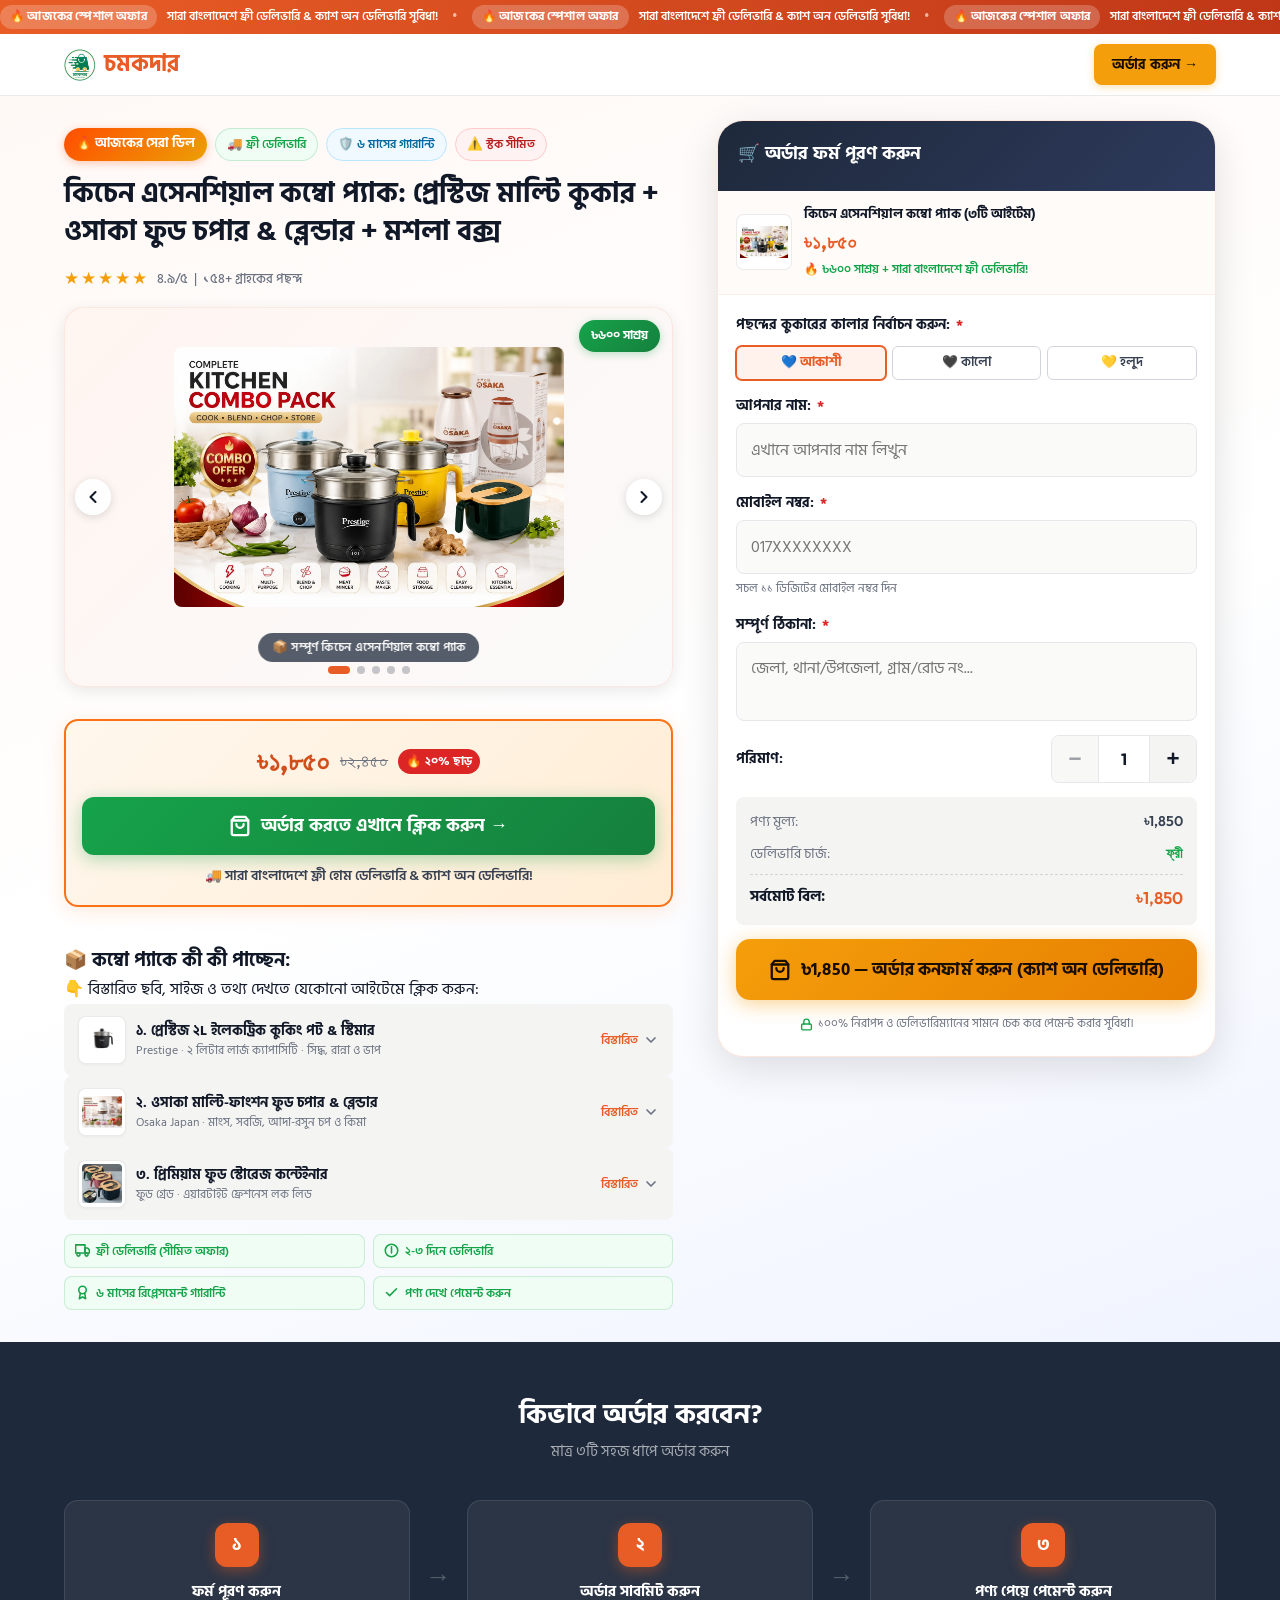
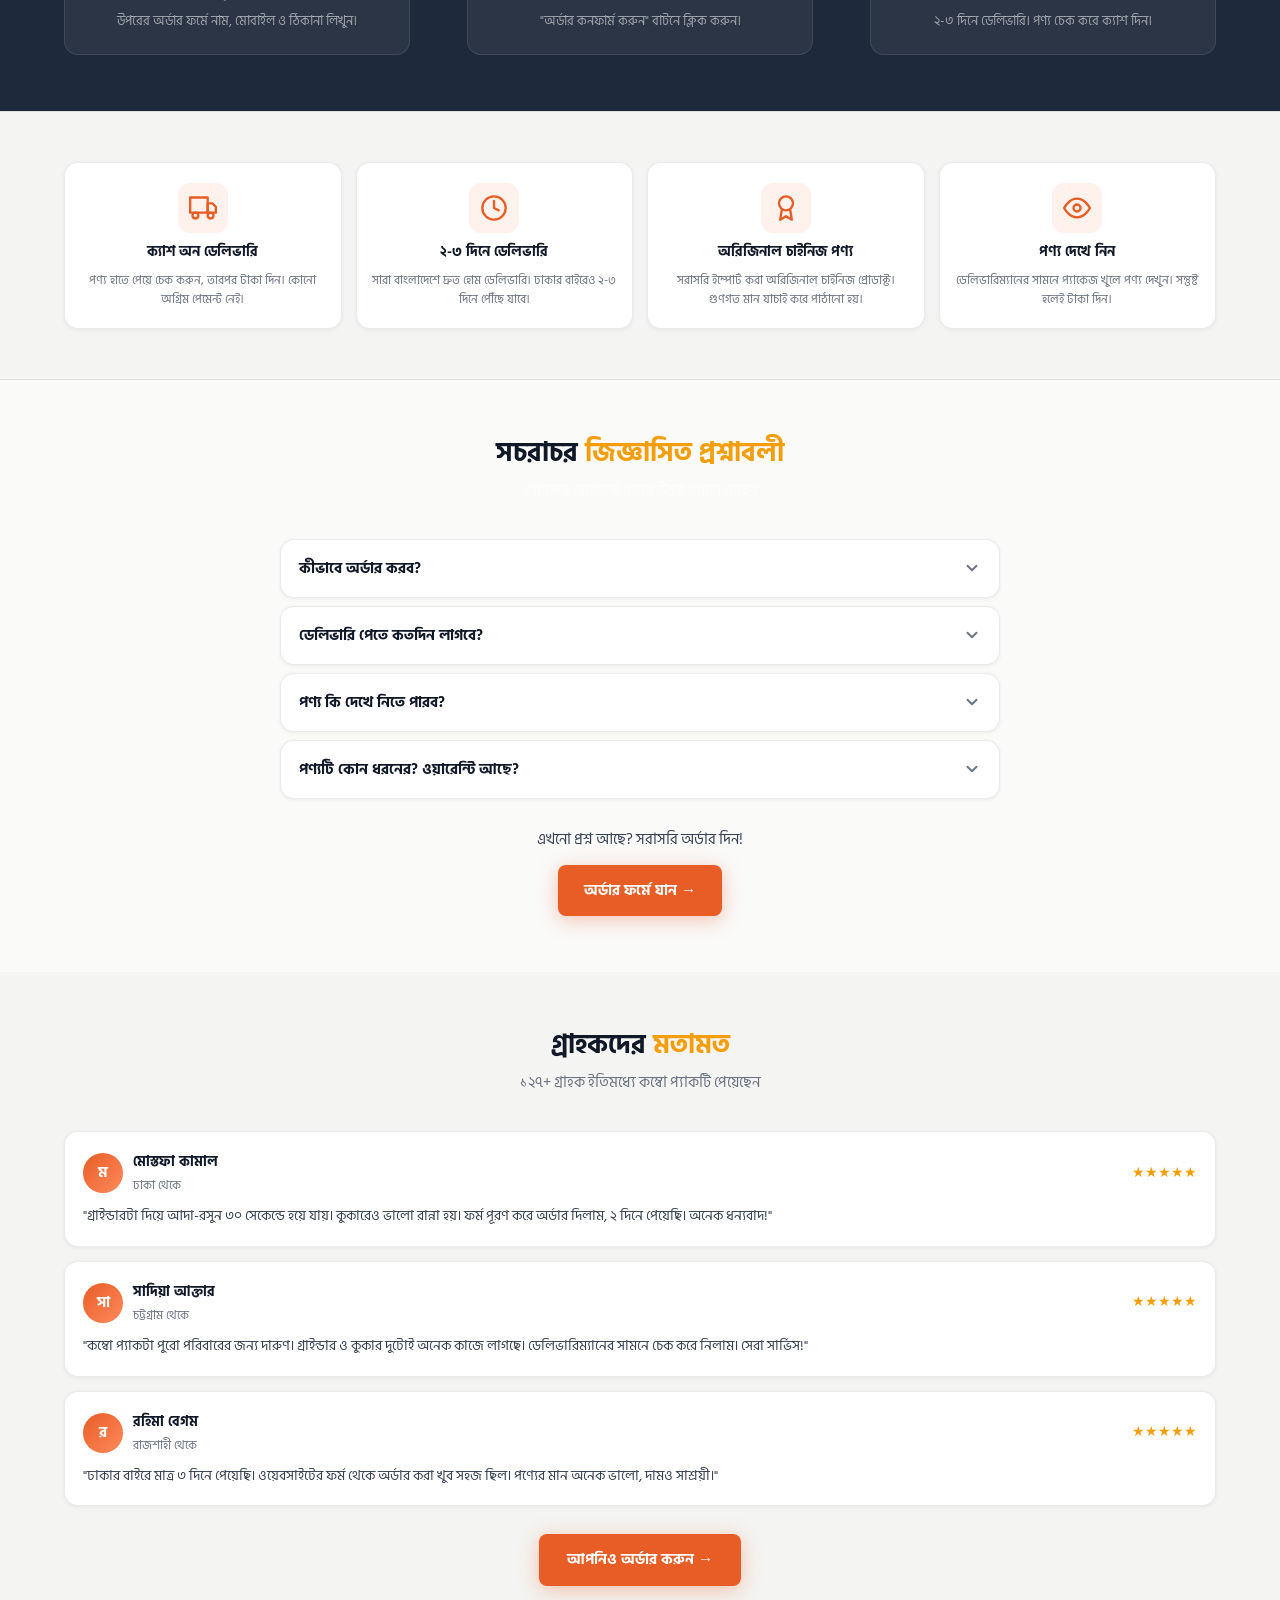
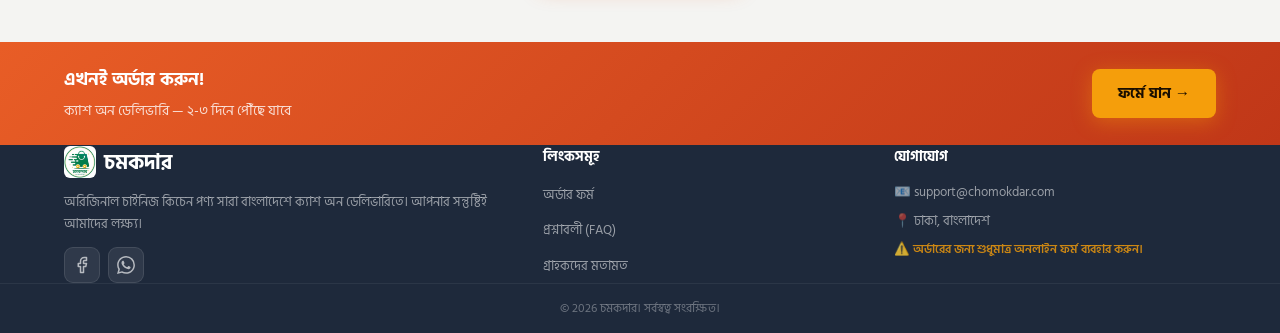
==== commit 648c6091: "Add Hero Quick Order CTA button and mobile styling updates" ====
--- a/index.html
+++ b/index.html
@@ -1,18 +1,22 @@
 <!DOCTYPE html>
 <html lang="bn">
+
 <head>
   <meta charset="UTF-8">
   <meta name="viewport" content="width=device-width, initial-scale=1.0, maximum-scale=5.0">
 
   <title>কম্বো প্যাক: প্রেস্টিজ ২L কুকার + ওসাকা চপার + ফুড কন্টেইনার — চমকদার</title>
-  <meta name="description" content="প্রিমিয়াম কিচেন কম্বো — প্রেস্টিজ ২L ইলেকট্রিক কুকার, ওসাকা মাল্টি-ফাংশন চপার ও ফুড কন্টেইনার মাত্র ৳১,৮৫০ টাকায়! সাথে ফ্রী ডেলিভারি ও ৬ মাসের রিপ্লেসমেন্ট গ্যারান্টি।">
-  <meta name="keywords" content="প্রেস্টিজ কুকার, ওসাকা চপার, ফুড কন্টেইনার, কিচেন কম্বো, চমকদার, electric cooker bdt, food chopper bangladesh">
+  <meta name="description"
+    content="প্রিমিয়াম কিচেন কম্বো — প্রেস্টিজ ২L ইলেকট্রিক কুকার, ওসাকা মাল্টি-ফাংশন চপার ও ফুড কন্টেইনার মাত্র ৳১,৮৫০ টাকায়! সাথে ফ্রী ডেলিভারি ও ৬ মাসের রিপ্লেসমেন্ট গ্যারান্টি।">
+  <meta name="keywords"
+    content="প্রেস্টিজ কুকার, ওসাকা চপার, ফুড কন্টেইনার, কিচেন কম্বো, চমকদার, electric cooker bdt, food chopper bangladesh">
 
   <!-- Open Graph / Facebook -->
   <meta property="og:type" content="product">
   <meta property="og:url" content="https://chomokdar.com">
   <meta property="og:title" content="চমকদার কম্বো প্যাক — ৳১,৮৫০ | ফ্রী ডেলিভারি">
-  <meta property="og:description" content="মাত্র ১,৮৫০ টাকায় ৩টি অরিজিনাল কিচেন পণ্য! সাথে ফ্রী ডেলিভারি ও ৬ মাসের রিপ্লেসমেন্ট গ্যারান্টি।">
+  <meta property="og:description"
+    content="মাত্র ১,৮৫০ টাকায় ৩টি অরিজিনাল কিচেন পণ্য! সাথে ফ্রী ডেলিভারি ও ৬ মাসের রিপ্লেসমেন্ট গ্যারান্টি।">
   <meta property="og:image" content="https://chomokdar.com/assets/combo-pack.webp">
   <meta property="og:price:amount" content="1850">
   <meta property="og:price:currency" content="BDT">
@@ -20,7 +24,8 @@
   <!-- Twitter -->
   <meta name="twitter:card" content="summary_large_image">
   <meta name="twitter:title" content="চমকদার কম্বো প্যাক — ৳১,৮৫০ | ফ্রী ডেলিভারি">
-  <meta name="twitter:description" content="মাত্র ১,৮৫০ টাকায় ৩টি অরিজিনাল কিচেন পণ্য! সাথে ফ্রী ডেলিভারি ও ৬ মাসের রিপ্লেসমেন্ট গ্যারান্টি।">
+  <meta name="twitter:description"
+    content="মাত্র ১,৮৫০ টাকায় ৩টি অরিজিনাল কিচেন পণ্য! সাথে ফ্রী ডেলিভারি ও ৬ মাসের রিপ্লেসমেন্ট গ্যারান্টি।">
   <meta name="twitter:image" content="https://chomokdar.com/assets/combo-pack.webp">
 
   <link rel="icon" type="image/webp" href="assets/chamakdaqr-logo.webp">
@@ -55,22 +60,26 @@
 
   <!-- Facebook Pixel -->
   <script>
-    !function(f,b,e,v,n,t,s)
-    {if(f.fbq)return;n=f.fbq=function(){n.callMethod?
-    n.callMethod.apply(n,arguments):n.queue.push(arguments)};
-    if(!f._fbq)f._fbq=n;n.push=n;n.loaded=!0;n.version='2.0';
-    n.queue=[];t=b.createElement(e);t.async=!0;
-    t.src=v;s=b.getElementsByTagName(e)[0];
-    s.parentNode.insertBefore(t,s)}(window, document,'script',
-    'https://connect.facebook.net/en_US/fbevents.js');
+    !function (f, b, e, v, n, t, s) {
+      if (f.fbq) return; n = f.fbq = function () {
+        n.callMethod ?
+        n.callMethod.apply(n, arguments) : n.queue.push(arguments)
+      };
+      if (!f._fbq) f._fbq = n; n.push = n; n.loaded = !0; n.version = '2.0';
+      n.queue = []; t = b.createElement(e); t.async = !0;
+      t.src = v; s = b.getElementsByTagName(e)[0];
+      s.parentNode.insertBefore(t, s)
+    }(window, document, 'script',
+      'https://connect.facebook.net/en_US/fbevents.js');
   </script>
   <noscript>
     <img height="1" width="1" style="display:none"
-         src="https://www.facebook.com/tr?id=1018082120683568&ev=PageView&noscript=1"/>
+      src="https://www.facebook.com/tr?id=1018082120683568&ev=PageView&noscript=1" />
   </noscript>
 
-  <link rel="stylesheet" href="style.css?v=5">
+  <link rel="stylesheet" href="style.css?v=6">
 </head>
+
 <body data-product-key="combo">
 
   <!-- TOP NOTICE STRIP -->
@@ -159,15 +168,27 @@
 
           <!-- Prev / Next arrows -->
           <button class="slider-arrow slider-prev" id="slider-prev" aria-label="আগের ছবি">
-            <svg xmlns="http://www.w3.org/2000/svg" width="20" height="20" viewBox="0 0 24 24" fill="none" stroke="currentColor" stroke-width="2.5" stroke-linecap="round" stroke-linejoin="round"><polyline points="15 18 9 12 15 6"/></svg>
+            <svg xmlns="http://www.w3.org/2000/svg" width="20" height="20" viewBox="0 0 24 24" fill="none"
+              stroke="currentColor" stroke-width="2.5" stroke-linecap="round" stroke-linejoin="round">
+              <polyline points="15 18 9 12 15 6" />
+            </svg>
           </button>
           <button class="slider-arrow slider-next" id="slider-next" aria-label="পরের ছবি">
-            <svg xmlns="http://www.w3.org/2000/svg" width="20" height="20" viewBox="0 0 24 24" fill="none" stroke="currentColor" stroke-width="2.5" stroke-linecap="round" stroke-linejoin="round"><polyline points="9 18 15 12 9 6"/></svg>
+            <svg xmlns="http://www.w3.org/2000/svg" width="20" height="20" viewBox="0 0 24 24" fill="none"
+              stroke="currentColor" stroke-width="2.5" stroke-linecap="round" stroke-linejoin="round">
+              <polyline points="9 18 15 12 9 6" />
+            </svg>
           </button>
 
           <!-- Zoom button overlay -->
           <button class="zoom-btn" id="btn-zoom-image" aria-label="বড় করে দেখুন">
-            <svg xmlns="http://www.w3.org/2000/svg" width="15" height="15" viewBox="0 0 24 24" fill="none" stroke="currentColor" stroke-width="2.5" stroke-linecap="round" stroke-linejoin="round"><circle cx="11" cy="11" r="8"></circle><line x1="21" y1="21" x2="16.65" y2="16.65"></line><line x1="11" y1="8" x2="11" y2="14"></line><line x1="8" y1="11" x2="14" y2="11"></line></svg>
+            <svg xmlns="http://www.w3.org/2000/svg" width="15" height="15" viewBox="0 0 24 24" fill="none"
+              stroke="currentColor" stroke-width="2.5" stroke-linecap="round" stroke-linejoin="round">
+              <circle cx="11" cy="11" r="8"></circle>
+              <line x1="21" y1="21" x2="16.65" y2="16.65"></line>
+              <line x1="11" y1="8" x2="11" y2="14"></line>
+              <line x1="8" y1="11" x2="14" y2="11"></line>
+            </svg>
             <span>বড় করে দেখুন</span>
           </button>
 
@@ -184,6 +205,25 @@
           </div>
         </div>
 
+        <!-- Quick Hero Order CTA (Above-The-Fold for Fast Mobile Conversions) -->
+        <div class="hero-cta-box">
+          <div class="hero-cta-price-row">
+            <span class="hero-cta-price">৳১,৮৫০</span>
+            <span class="hero-cta-old">৳২,৪৫০</span>
+            <span class="hero-cta-badge">🔥 ২০% ছাড়</span>
+          </div>
+          <a href="#order-form-anchor" class="hero-quick-order-btn">
+            <svg xmlns="http://www.w3.org/2000/svg" width="22" height="22" viewBox="0 0 24 24" fill="none"
+              stroke="currentColor" stroke-width="2.5" stroke-linecap="round" stroke-linejoin="round">
+              <path d="M6 2L3 6v14a2 2 0 0 0 2 2h14a2 2 0 0 0 2-2V6l-3-4z"></path>
+              <line x1="3" y1="6" x2="21" y2="6"></line>
+              <path d="M16 10a4 4 0 0 1-8 0"></path>
+            </svg>
+            <span>অর্ডার করতে এখানে ক্লিক করুন →</span>
+          </a>
+          <div class="hero-cta-subtext">🚚 সারা বাংলাদেশে ফ্রী হোম ডেলিভারি &amp; ক্যাশ অন ডেলিভারি!</div>
+        </div>
+
         <!-- Product Accordion Breakdown -->
         <div class="combo-breakdown">
           <h3 class="cb-title">📦 কম্বো প্যাকে কী কী পাচ্ছেন:</h3>
@@ -204,40 +244,54 @@
                 <div class="ci-action-wrap">
                   <span class="ci-click-tag">বিস্তারিত</span>
                   <div class="ci-chevron-wrap">
-                    <svg class="ci-chevron" xmlns="http://www.w3.org/2000/svg" width="16" height="16" viewBox="0 0 24 24" fill="none" stroke="currentColor" stroke-width="2.5" stroke-linecap="round" stroke-linejoin="round"><polyline points="6 9 12 15 18 9"/></svg>
+                    <svg class="ci-chevron" xmlns="http://www.w3.org/2000/svg" width="16" height="16"
+                      viewBox="0 0 24 24" fill="none" stroke="currentColor" stroke-width="2.5" stroke-linecap="round"
+                      stroke-linejoin="round">
+                      <polyline points="6 9 12 15 18 9" />
+                    </svg>
                   </div>
                 </div>
               </button>
               <div class="ci-body" id="ci-cooker-body">
                 <div class="ci-body-content">
                   <div class="ci-preview-card">
-                    <img src="assets/cooker-black.webp" alt="প্রেস্টিজ ইলেকট্রিক কুকার" class="ci-full-img" id="ci-cooker-dynamic-img">
+                    <img src="assets/cooker-black.webp" alt="প্রেস্টিজ ইলেকট্রিক কুকার" class="ci-full-img"
+                      id="ci-cooker-dynamic-img">
                     <span class="ci-img-badge">🍳 অরিজিনাল Prestige ২L পট &amp; স্টিমার</span>
                   </div>
 
                   <!-- Dropdown Detail Thumbnails -->
                   <div class="ci-thumb-grid">
-                    <div class="ci-thumb-item active" data-src="assets/cooker-black.webp" data-caption="🍳 অরিজিনাল Prestige ২L পট &amp; স্টিমার (ব্ল্যাক)">
+                    <div class="ci-thumb-item active" data-src="assets/cooker-black.webp"
+                      data-caption="🍳 অরিজিনাল Prestige ২L পট &amp; স্টিমার (ব্ল্যাক)">
                       <img src="assets/cooker-black.webp" alt="ব্ল্যাক কুকার">
-                      <span>🖤 ব্ল্যাক পট</span>
+                      <span>🖤 কালো</span>
                     </div>
-                    <div class="ci-thumb-item" data-src="assets/cooker-sky.webp" data-caption="🍲 অরিজিনাল Prestige ২L পট &amp; স্টিমার (স্কাই ব্লু)">
+                    <div class="ci-thumb-item" data-src="assets/cooker-sky.webp"
+                      data-caption="🍲 অরিজিনাল Prestige ২L পট &amp; স্টিমার (স্কাই ব্লু)">
                       <img src="assets/cooker-sky.webp" alt="স্কাই ব্লু কুকার">
-                      <span>🩵 স্কাই ব্লু</span>
+                      <span>🩵 আকাশী </span>
                     </div>
-                    <div class="ci-thumb-item" data-src="assets/cooker-yellow.webp" data-caption="💛 অরিজিনাল Prestige ২L পট &amp; স্টিমার (ইয়েলো)">
+                    <div class="ci-thumb-item" data-src="assets/cooker-yellow.webp"
+                      data-caption="💛 অরিজিনাল Prestige ২L পট &amp; স্টিমার (ইয়েলো)">
                       <img src="assets/cooker-yellow.webp" alt="ইয়েলো কুকার">
-                      <span>💛 ইয়েলো</span>
+                      <span>💛 হলুদ</span>
                     </div>
                   </div>
 
                   <div class="ci-specs">
-                    <div class="ci-spec-row"><span class="cs-label">📦 ক্যাপাসিটি</span><span class="cs-val">২.০ লিটার লার্জ ফ্যামিলি সাইজ</span></div>
-                    <div class="ci-spec-row"><span class="cs-label">⚡ টেকনোলজি</span><span class="cs-val">ফাস্ট হিটিং এনার্জি সেভিং</span></div>
-                    <div class="ci-spec-row"><span class="cs-label">🍲 স্টিমার</span><span class="cs-val">স্টেইনলেস স্টিল স্টিমার যুক্ত</span></div>
-                    <div class="ci-spec-row"><span class="cs-label">🍳 ইনার পট</span><span class="cs-val">ফুড গ্রেড নন-স্টিক কোটেড</span></div>
-                    <div class="ci-spec-row"><span class="cs-label">🎨 এভেলেবল কালার</span><span class="cs-val">ব্ল্যাক, স্কাই ব্লু, ইয়েলো</span></div>
-                    <div class="ci-spec-row"><span class="cs-label">🍽️ ব্যবহার</span><span class="cs-val">ভাত, ডিম/মাংস সিদ্ধ, সুপ, ফ্রাই ও ভাপ দেওয়া</span></div>
+                    <div class="ci-spec-row"><span class="cs-label">📦 ক্যাপাসিটি</span><span class="cs-val">২.০ লিটার
+                        লার্জ ফ্যামিলি সাইজ</span></div>
+                    <div class="ci-spec-row"><span class="cs-label">⚡ টেকনোলজি</span><span class="cs-val">ফাস্ট হিটিং
+                        এনার্জি সেভিং</span></div>
+                    <div class="ci-spec-row"><span class="cs-label">🍲 স্টিমার</span><span class="cs-val">স্টেইনলেস
+                        স্টিল স্টিমার যুক্ত</span></div>
+                    <div class="ci-spec-row"><span class="cs-label">🍳 ইনার পট</span><span class="cs-val">ফুড গ্রেড
+                        নন-স্টিক কোটেড</span></div>
+                    <div class="ci-spec-row"><span class="cs-label">🎨 এভেলেবল কালার</span><span class="cs-val">ব্ল্যাক,
+                        স্কাই ব্লু, ইয়েলো</span></div>
+                    <div class="ci-spec-row"><span class="cs-label">🍽️ ব্যবহার</span><span class="cs-val">ভাত, ডিম/মাংস
+                        সিদ্ধ, সুপ, ফ্রাই ও ভাপ দেওয়া</span></div>
                   </div>
                 </div>
               </div>
@@ -256,39 +310,52 @@
                 <div class="ci-action-wrap">
                   <span class="ci-click-tag">বিস্তারিত</span>
                   <div class="ci-chevron-wrap">
-                    <svg class="ci-chevron" xmlns="http://www.w3.org/2000/svg" width="16" height="16" viewBox="0 0 24 24" fill="none" stroke="currentColor" stroke-width="2.5" stroke-linecap="round" stroke-linejoin="round"><polyline points="6 9 12 15 18 9"/></svg>
+                    <svg class="ci-chevron" xmlns="http://www.w3.org/2000/svg" width="16" height="16"
+                      viewBox="0 0 24 24" fill="none" stroke="currentColor" stroke-width="2.5" stroke-linecap="round"
+                      stroke-linejoin="round">
+                      <polyline points="6 9 12 15 18 9" />
+                    </svg>
                   </div>
                 </div>
               </button>
               <div class="ci-body" id="ci-blender-body">
                 <div class="ci-body-content">
                   <div class="ci-preview-card">
-                    <img src="assets/osaka-blender-chopper.webp" alt="ওসাকা ফুড চপার &amp; ব্লেন্ডার" class="ci-full-img">
+                    <img src="assets/osaka-blender-chopper.webp" alt="ওসাকা ফুড চপার &amp; ব্লেন্ডার"
+                      class="ci-full-img">
                     <span class="ci-img-badge">⚡ Osaka Japan মাল্টি ফুড প্রসেসর</span>
                   </div>
 
                   <!-- Dropdown Detail Thumbnails (Real Proof Photos) -->
                   <div class="ci-thumb-grid">
-                    <div class="ci-thumb-item active" data-src="assets/osaka-blender-chopper.webp" data-caption="⚡ Osaka Japan মাল্টি ফুড প্রসেসর">
+                    <div class="ci-thumb-item active" data-src="assets/osaka-blender-chopper.webp"
+                      data-caption="⚡ Osaka Japan মাল্টি ফুড প্রসেসর">
                       <img src="assets/osaka-blender-chopper.webp" alt="ওসাকা চপার">
                       <span>⚡ চপার বডি</span>
                     </div>
-                    <div class="ci-thumb-item" data-src="assets/osaka-blender-detail-1.webp" data-caption="📸 ৪D স্টেইনলেস স্টিল ব্লেড &amp; মেটালিক জার">
+                    <div class="ci-thumb-item" data-src="assets/osaka-blender-detail-1.webp"
+                      data-caption="📸 ৪D স্টেইনলেস স্টিল ব্লেড &amp; মেটালিক জার">
                       <img src="assets/osaka-blender-detail-1.webp" alt="ব্লেড ও জার">
                       <span>📸 ৪D ব্লেড &amp; জার</span>
                     </div>
-                    <div class="ci-thumb-item" data-src="assets/osaka-blender-detail-2.webp" data-caption="📸 বাস্তব দৃশ্য - হাতে ধরা আসল চপার">
+                    <div class="ci-thumb-item" data-src="assets/osaka-blender-detail-2.webp"
+                      data-caption="📸 বাস্তব দৃশ্য - হাতে ধরা আসল চপার">
                       <img src="assets/osaka-blender-detail-2.webp" alt="রিয়েল ফটো">
                       <span>📸 আসল হ্যান্ড ফটো</span>
                     </div>
                   </div>
 
                   <div class="ci-specs">
-                    <div class="ci-spec-row"><span class="cs-label">🏷️ ব্র্যান্ড</span><span class="cs-val">Osaka Japan (FP126 Series)</span></div>
-                    <div class="ci-spec-row"><span class="cs-label">🔪 ব্লেড</span><span class="cs-val">পাওয়ারফুল ৪D স্টেইনলেস স্টিল ব্লেড</span></div>
-                    <div class="ci-spec-row"><span class="cs-label">⚙️ অপারেশন</span><span class="cs-val">ওয়ান-টাচ ফাস্ট স্মার্ট চপিং</span></div>
-                    <div class="ci-spec-row"><span class="cs-label">🥩 মাংস কিমা</span><span class="cs-val">মাংস, মুরগি, আদা, রসুন, পেঁয়াজ, মরিচ</span></div>
-                    <div class="ci-spec-row"><span class="cs-label">🧼 ওয়াশ</span><span class="cs-val">ডিটাচেবল ও সহজে ধোয়া যায়</span></div>
+                    <div class="ci-spec-row"><span class="cs-label">🏷️ ব্র্যান্ড</span><span class="cs-val">Osaka Japan
+                        (FP126 Series)</span></div>
+                    <div class="ci-spec-row"><span class="cs-label">🔪 ব্লেড</span><span class="cs-val">পাওয়ারফুল ৪D
+                        স্টেইনলেস স্টিল ব্লেড</span></div>
+                    <div class="ci-spec-row"><span class="cs-label">⚙️ অপারেশন</span><span class="cs-val">ওয়ান-টাচ ফাস্ট
+                        স্মার্ট চপিং</span></div>
+                    <div class="ci-spec-row"><span class="cs-label">🥩 মাংস কিমা</span><span class="cs-val">মাংস, মুরগি,
+                        আদা, রসুন, পেঁয়াজ, মরিচ</span></div>
+                    <div class="ci-spec-row"><span class="cs-label">🧼 ওয়াশ</span><span class="cs-val">ডিটাচেবল ও সহজে
+                        ধোয়া যায়</span></div>
                   </div>
                 </div>
               </div>
@@ -307,7 +374,11 @@
                 <div class="ci-action-wrap">
                   <span class="ci-click-tag">বিস্তারিত</span>
                   <div class="ci-chevron-wrap">
-                    <svg class="ci-chevron" xmlns="http://www.w3.org/2000/svg" width="16" height="16" viewBox="0 0 24 24" fill="none" stroke="currentColor" stroke-width="2.5" stroke-linecap="round" stroke-linejoin="round"><polyline points="6 9 12 15 18 9"/></svg>
+                    <svg class="ci-chevron" xmlns="http://www.w3.org/2000/svg" width="16" height="16"
+                      viewBox="0 0 24 24" fill="none" stroke="currentColor" stroke-width="2.5" stroke-linecap="round"
+                      stroke-linejoin="round">
+                      <polyline points="6 9 12 15 18 9" />
+                    </svg>
                   </div>
                 </div>
               </button>
@@ -320,21 +391,27 @@
 
                   <!-- Dropdown Detail Thumbnails -->
                   <div class="ci-thumb-grid">
-                    <div class="ci-thumb-item active" data-src="assets/masala-box.webp" data-caption="✨ প্রিমিয়াম এয়ারটাইট ফুড কন্টেইনার">
+                    <div class="ci-thumb-item active" data-src="assets/masala-box.webp"
+                      data-caption="✨ প্রিমিয়াম এয়ারটাইট ফুড কন্টেইনার">
                       <img src="assets/masala-box.webp" alt="ফুড কন্টেইনার">
                       <span>✨ কন্টেইনার</span>
                     </div>
-                    <div class="ci-thumb-item" data-src="assets/combo-pack.webp" data-caption="📦 সম্পূর্ণ ৩-ইন-১ কিচেন কম্বো প্যাকেজ">
+                    <div class="ci-thumb-item" data-src="assets/combo-pack.webp"
+                      data-caption="📦 সম্পূর্ণ ৩-ইন-১ কিচেন কম্বো প্যাকেজ">
                       <img src="assets/combo-pack.webp" alt="কম্বো প্যাক">
                       <span>📦 ৩-ইন-১ সেট</span>
                     </div>
                   </div>
 
                   <div class="ci-specs">
-                    <div class="ci-spec-row"><span class="cs-label">🪨 উপাদান</span><span class="cs-val">১০০% ফুড-গ্রেড প্রিমিয়াম প্লাস্টিক</span></div>
-                    <div class="ci-spec-row"><span class="cs-label">🛡️ ফিচার</span><span class="cs-val">লিক-প্রুফ ফ্রেশনেস লক ঢাকনা</span></div>
-                    <div class="ci-spec-row"><span class="cs-label">🔥 ওভেন সেফ</span><span class="cs-val">মাইক্রোওয়েভ সেফ</span></div>
-                    <div class="ci-spec-row"><span class="cs-label">🎁 বোনাস</span><span class="cs-val">কম্বো প্যাকের বোনাস আইটেম</span></div>
+                    <div class="ci-spec-row"><span class="cs-label">🪨 উপাদান</span><span class="cs-val">১০০% ফুড-গ্রেড
+                        প্রিমিয়াম প্লাস্টিক</span></div>
+                    <div class="ci-spec-row"><span class="cs-label">🛡️ ফিচার</span><span class="cs-val">লিক-প্রুফ
+                        ফ্রেশনেস লক ঢাকনা</span></div>
+                    <div class="ci-spec-row"><span class="cs-label">🔥 ওভেন সেফ</span><span class="cs-val">মাইক্রোওয়েভ
+                        সেফ</span></div>
+                    <div class="ci-spec-row"><span class="cs-label">🎁 বোনাস</span><span class="cs-val">কম্বো প্যাকের
+                        বোনাস আইটেম</span></div>
                   </div>
                 </div>
               </div>
@@ -346,19 +423,36 @@
         <!-- Trust Chips -->
         <div class="trust-chips">
           <div class="trust-chip">
-            <svg xmlns="http://www.w3.org/2000/svg" width="15" height="15" viewBox="0 0 24 24" fill="none" stroke="currentColor" stroke-width="2.5" stroke-linecap="round" stroke-linejoin="round"><rect x="1" y="3" width="15" height="13"></rect><polygon points="16 8 20 8 23 11 23 16 16 16 16 8"></polygon><circle cx="5.5" cy="18.5" r="2.5"></circle><circle cx="18.5" cy="18.5" r="2.5"></circle></svg>
+            <svg xmlns="http://www.w3.org/2000/svg" width="15" height="15" viewBox="0 0 24 24" fill="none"
+              stroke="currentColor" stroke-width="2.5" stroke-linecap="round" stroke-linejoin="round">
+              <rect x="1" y="3" width="15" height="13"></rect>
+              <polygon points="16 8 20 8 23 11 23 16 16 16 16 8"></polygon>
+              <circle cx="5.5" cy="18.5" r="2.5"></circle>
+              <circle cx="18.5" cy="18.5" r="2.5"></circle>
+            </svg>
             ফ্রী ডেলিভারি (সীমিত অফার)
           </div>
           <div class="trust-chip">
-            <svg xmlns="http://www.w3.org/2000/svg" width="15" height="15" viewBox="0 0 24 24" fill="none" stroke="currentColor" stroke-width="2.5" stroke-linecap="round" stroke-linejoin="round"><circle cx="12" cy="12" r="10"></circle><polyline points="12 6 12 16 14"></polyline></svg>
+            <svg xmlns="http://www.w3.org/2000/svg" width="15" height="15" viewBox="0 0 24 24" fill="none"
+              stroke="currentColor" stroke-width="2.5" stroke-linecap="round" stroke-linejoin="round">
+              <circle cx="12" cy="12" r="10"></circle>
+              <polyline points="12 6 12 16 14"></polyline>
+            </svg>
             ২-৩ দিনে ডেলিভারি
           </div>
           <div class="trust-chip">
-            <svg xmlns="http://www.w3.org/2000/svg" width="15" height="15" viewBox="0 0 24 24" fill="none" stroke="currentColor" stroke-width="2.5" stroke-linecap="round" stroke-linejoin="round"><circle cx="12" cy="8" r="6"></circle><path d="M15.477 12.89L17 22l-5-3-5 3 1.523-9.11"></path></svg>
+            <svg xmlns="http://www.w3.org/2000/svg" width="15" height="15" viewBox="0 0 24 24" fill="none"
+              stroke="currentColor" stroke-width="2.5" stroke-linecap="round" stroke-linejoin="round">
+              <circle cx="12" cy="8" r="6"></circle>
+              <path d="M15.477 12.89L17 22l-5-3-5 3 1.523-9.11"></path>
+            </svg>
             ৬ মাসের রিপ্লেসমেন্ট গ্যারান্টি
           </div>
           <div class="trust-chip">
-            <svg xmlns="http://www.w3.org/2000/svg" width="15" height="15" viewBox="0 0 24 24" fill="none" stroke="currentColor" stroke-width="2.5" stroke-linecap="round" stroke-linejoin="round"><polyline points="20 6 9 17 4 12"></polyline></svg>
+            <svg xmlns="http://www.w3.org/2000/svg" width="15" height="15" viewBox="0 0 24 24" fill="none"
+              stroke="currentColor" stroke-width="2.5" stroke-linecap="round" stroke-linejoin="round">
+              <polyline points="20 6 9 17 4 12"></polyline>
+            </svg>
             পণ্য দেখে পেমেন্ট করুন
           </div>
         </div>
@@ -389,20 +483,17 @@
             <div class="ff ff-color">
               <label class="fl">পছন্দের কুকারের কালার নির্বাচন করুন: <span class="req">*</span></label>
               <div class="color-picker-group">
-                <label class="cp-option active" data-color="sky" data-img="assets/cooker-sky.webp">
+                <label class="cp-option active" data-color="sky">
                   <input type="radio" name="cooker_color" value="Sky Blue" checked>
-                  <img src="assets/cooker-sky.webp" alt="স্কাই ব্লু কুকার" class="cp-thumb">
-                  <span class="cp-text">💙 স্কাই ব্লু</span>
+                  <span class="cp-text">💙 আকাশী</span>
                 </label>
-                <label class="cp-option" data-color="black" data-img="assets/cooker-black.webp">
+                <label class="cp-option" data-color="black">
                   <input type="radio" name="cooker_color" value="Black">
-                  <img src="assets/cooker-black.webp" alt="ব্ল্যাক কুকার" class="cp-thumb">
-                  <span class="cp-text">🖤 ব্ল্যাক</span>
+                  <span class="cp-text">🖤 কালো</span>
                 </label>
-                <label class="cp-option" data-color="yellow" data-img="assets/cooker-yellow.webp">
+                <label class="cp-option" data-color="yellow">
                   <input type="radio" name="cooker_color" value="Yellow">
-                  <img src="assets/cooker-yellow.webp" alt="ইয়েলো কুকার" class="cp-thumb">
-                  <span class="cp-text">💛 ইয়েলো</span>
+                  <span class="cp-text">💛 হলুদ</span>
                 </label>
               </div>
             </div>
@@ -410,20 +501,22 @@
             <!-- Customer Name -->
             <div class="ff">
               <label class="fl" for="cust-name">আপনার নাম: <span class="req">*</span></label>
-              <input type="text" id="cust-name" class="fi" placeholder="উদাহরণ: মো: করিম হোসেন" autocomplete="name" required>
+              <input type="text" id="cust-name" class="fi" placeholder="এখানে আপনার নাম লিখুন" autocomplete="name" required>
             </div>
 
             <!-- Phone Number -->
             <div class="ff">
               <label class="fl" for="cust-phone">মোবাইল নম্বর: <span class="req">*</span></label>
-              <input type="tel" id="cust-phone" class="fi" placeholder="017XXXXXXXX বা +88017XXXXXXXX" maxlength="15" autocomplete="tel" required>
+              <input type="tel" id="cust-phone" class="fi" placeholder="017XXXXXXXX" maxlength="15"
+                autocomplete="tel" required>
               <span class="fhint">সচল ১১ ডিজিটের মোবাইল নম্বর দিন</span>
             </div>
 
             <!-- Delivery Address -->
             <div class="ff">
               <label class="fl" for="cust-address">সম্পূর্ণ ঠিকানা: <span class="req">*</span></label>
-              <textarea id="cust-address" class="fi fi-ta" rows="2" placeholder="জেলা, থানা/উপজেলা, গ্রাম/রোড নং..." autocomplete="street-address" required></textarea>
+              <textarea id="cust-address" class="fi fi-ta" rows="2" placeholder="জেলা, থানা/উপজেলা, গ্রাম/রোড নং..."
+                autocomplete="street-address" required></textarea>
             </div>
 
             <!-- Quantity -->
@@ -440,19 +533,29 @@
             <!-- Order Summary -->
             <div class="order-summary">
               <div class="os-row"><span>পণ্য মূল্য:</span><span id="summary-product-price">৳১,৮৫০</span></div>
-              <div class="os-row"><span>ডেলিভারি চার্জ:</span><span id="summary-delivery-charge" class="sum-free">ফ্রী</span></div>
+              <div class="os-row"><span>ডেলিভারি চার্জ:</span><span id="summary-delivery-charge"
+                  class="sum-free">ফ্রী</span></div>
               <div class="os-row os-total"><span>সর্বমোট বিল:</span><span id="summary-total-price">৳১,৮৫০</span></div>
             </div>
 
             <!-- Submit Button -->
             <button type="submit" class="submit-btn" id="btn-submit-order">
-              <svg xmlns="http://www.w3.org/2000/svg" width="22" height="22" viewBox="0 0 24 24" fill="none" stroke="currentColor" stroke-width="2.5" stroke-linecap="round" stroke-linejoin="round"><path d="M6 2L3 6v14a2 2 0 0 0 2 2h14a2 2 0 0 0 2-2V6l-3-4z"></path><line x1="3" y1="6" x2="21" y2="6"></line><path d="M16 10a4 4 0 0 1-8 0"></path></svg>
+              <svg xmlns="http://www.w3.org/2000/svg" width="22" height="22" viewBox="0 0 24 24" fill="none"
+                stroke="currentColor" stroke-width="2.5" stroke-linecap="round" stroke-linejoin="round">
+                <path d="M6 2L3 6v14a2 2 0 0 0 2 2h14a2 2 0 0 0 2-2V6l-3-4z"></path>
+                <line x1="3" y1="6" x2="21" y2="6"></line>
+                <path d="M16 10a4 4 0 0 1-8 0"></path>
+              </svg>
               <span id="submit-btn-text">৳১,৮৫০ — অর্ডার কনফার্ম করুন (ক্যাশ অন ডেলিভারি)</span>
             </button>
 
             <!-- Security Trust note -->
             <div class="secure-note">
-              <svg xmlns="http://www.w3.org/2000/svg" width="13" height="13" viewBox="0 0 24 24" fill="none" stroke="currentColor" stroke-width="2.5" stroke-linecap="round" stroke-linejoin="round"><rect x="3" y="11" width="18" height="11" rx="2" ry="2"></rect><path d="M7 11V7a5 5 0 0 1 10 0v4"></path></svg>
+              <svg xmlns="http://www.w3.org/2000/svg" width="13" height="13" viewBox="0 0 24 24" fill="none"
+                stroke="currentColor" stroke-width="2.5" stroke-linecap="round" stroke-linejoin="round">
+                <rect x="3" y="11" width="18" height="11" rx="2" ry="2"></rect>
+                <path d="M7 11V7a5 5 0 0 1 10 0v4"></path>
+              </svg>
               <span>১০০% নিরাপদ ও ডেলিভারিম্যানের সামনে চেক করে পেমেন্ট করার সুবিধা।</span>
             </div>
 
@@ -497,28 +600,46 @@
     <div class="container trust-grid">
       <div class="trust-card">
         <div class="trust-icon">
-          <svg xmlns="http://www.w3.org/2000/svg" width="28" height="28" viewBox="0 0 24 24" fill="none" stroke="currentColor" stroke-width="2" stroke-linecap="round" stroke-linejoin="round"><rect x="1" y="3" width="15" height="13"></rect><polygon points="16 8 20 8 23 11 23 16 16 16 16 8"></polygon><circle cx="5.5" cy="18.5" r="2.5"></circle><circle cx="18.5" cy="18.5" r="2.5"></circle></svg>
+          <svg xmlns="http://www.w3.org/2000/svg" width="28" height="28" viewBox="0 0 24 24" fill="none"
+            stroke="currentColor" stroke-width="2" stroke-linecap="round" stroke-linejoin="round">
+            <rect x="1" y="3" width="15" height="13"></rect>
+            <polygon points="16 8 20 8 23 11 23 16 16 16 16 8"></polygon>
+            <circle cx="5.5" cy="18.5" r="2.5"></circle>
+            <circle cx="18.5" cy="18.5" r="2.5"></circle>
+          </svg>
         </div>
         <h3>ক্যাশ অন ডেলিভারি</h3>
         <p>পণ্য হাতে পেয়ে চেক করুন, তারপর টাকা দিন। কোনো অগ্রিম পেমেন্ট নেই।</p>
       </div>
       <div class="trust-card">
         <div class="trust-icon">
-          <svg xmlns="http://www.w3.org/2000/svg" width="28" height="28" viewBox="0 0 24 24" fill="none" stroke="currentColor" stroke-width="2" stroke-linecap="round" stroke-linejoin="round"><circle cx="12" cy="12" r="10"></circle><polyline points="12 6 12 12 16 14"></polyline></svg>
+          <svg xmlns="http://www.w3.org/2000/svg" width="28" height="28" viewBox="0 0 24 24" fill="none"
+            stroke="currentColor" stroke-width="2" stroke-linecap="round" stroke-linejoin="round">
+            <circle cx="12" cy="12" r="10"></circle>
+            <polyline points="12 6 12 12 16 14"></polyline>
+          </svg>
         </div>
         <h3>২-৩ দিনে ডেলিভারি</h3>
         <p>সারা বাংলাদেশে দ্রুত হোম ডেলিভারি। ঢাকার বাইরেও ২-৩ দিনে পৌঁছে যাবে।</p>
       </div>
       <div class="trust-card">
         <div class="trust-icon">
-          <svg xmlns="http://www.w3.org/2000/svg" width="28" height="28" viewBox="0 0 24 24" fill="none" stroke="currentColor" stroke-width="2" stroke-linecap="round" stroke-linejoin="round"><circle cx="12" cy="8" r="6"></circle><path d="M15.477 12.89L17 22l-5-3-5 3 1.523-9.11"></path></svg>
+          <svg xmlns="http://www.w3.org/2000/svg" width="28" height="28" viewBox="0 0 24 24" fill="none"
+            stroke="currentColor" stroke-width="2" stroke-linecap="round" stroke-linejoin="round">
+            <circle cx="12" cy="8" r="6"></circle>
+            <path d="M15.477 12.89L17 22l-5-3-5 3 1.523-9.11"></path>
+          </svg>
         </div>
         <h3>অরিজিনাল চাইনিজ পণ্য</h3>
         <p>সরাসরি ইম্পোর্ট করা অরিজিনাল চাইনিজ প্রোডাক্ট। গুণগত মান যাচাই করে পাঠানো হয়।</p>
       </div>
       <div class="trust-card">
         <div class="trust-icon">
-          <svg xmlns="http://www.w3.org/2000/svg" width="28" height="28" viewBox="0 0 24 24" fill="none" stroke="currentColor" stroke-width="2" stroke-linecap="round" stroke-linejoin="round"><path d="M1 12s4-8 11-8 11 8 11 8-4 8-11 8-11-8-11-8z"></path><circle cx="12" cy="12" r="3"></circle></svg>
+          <svg xmlns="http://www.w3.org/2000/svg" width="28" height="28" viewBox="0 0 24 24" fill="none"
+            stroke="currentColor" stroke-width="2" stroke-linecap="round" stroke-linejoin="round">
+            <path d="M1 12s4-8 11-8 11 8 11 8-4 8-11 8-11-8-11-8z"></path>
+            <circle cx="12" cy="12" r="3"></circle>
+          </svg>
         </div>
         <h3>পণ্য দেখে নিন</h3>
         <p>ডেলিভারিম্যানের সামনে প্যাকেজ খুলে পণ্য দেখুন। সন্তুষ্ট হলেই টাকা দিন।</p>
@@ -538,33 +659,54 @@
         <div class="faq-item">
           <div class="faq-q">
             <span>কীভাবে অর্ডার করব?</span>
-            <svg class="faq-icon" xmlns="http://www.w3.org/2000/svg" width="18" height="18" viewBox="0 0 24 24" fill="none" stroke="currentColor" stroke-width="2.5" stroke-linecap="round" stroke-linejoin="round"><polyline points="6 9 12 15 18 9"/></svg>
-          </div>
-          <div class="faq-a"><p>পেজের অর্ডার ফর্মে আপনার নাম, মোবাইল নম্বর ও সম্পূর্ণ ঠিকানা লিখে "অর্ডার কনফার্ম করুন" বাটনে চাপ দিন।</p></div>
+            <svg class="faq-icon" xmlns="http://www.w3.org/2000/svg" width="18" height="18" viewBox="0 0 24 24"
+              fill="none" stroke="currentColor" stroke-width="2.5" stroke-linecap="round" stroke-linejoin="round">
+              <polyline points="6 9 12 15 18 9" />
+            </svg>
+          </div>
+          <div class="faq-a">
+            <p>পেজের অর্ডার ফর্মে আপনার নাম, মোবাইল নম্বর ও সম্পূর্ণ ঠিকানা লিখে "অর্ডার কনফার্ম করুন" বাটনে চাপ দিন।
+            </p>
+          </div>
         </div>
 
         <div class="faq-item">
           <div class="faq-q">
             <span>ডেলিভারি পেতে কতদিন লাগবে?</span>
-            <svg class="faq-icon" xmlns="http://www.w3.org/2000/svg" width="18" height="18" viewBox="0 0 24 24" fill="none" stroke="currentColor" stroke-width="2.5" stroke-linecap="round" stroke-linejoin="round"><polyline points="6 9 12 15 18 9"/></svg>
-          </div>
-          <div class="faq-a"><p>সারা বাংলাদেশে ২-৩ দিনের মধ্যে হোম ডেলিভারি পৌঁছে দেওয়া হয়।</p></div>
+            <svg class="faq-icon" xmlns="http://www.w3.org/2000/svg" width="18" height="18" viewBox="0 0 24 24"
+              fill="none" stroke="currentColor" stroke-width="2.5" stroke-linecap="round" stroke-linejoin="round">
+              <polyline points="6 9 12 15 18 9" />
+            </svg>
+          </div>
+          <div class="faq-a">
+            <p>সারা বাংলাদেশে ২-৩ দিনের মধ্যে হোম ডেলিভারি পৌঁছে দেওয়া হয়।</p>
+          </div>
         </div>
 
         <div class="faq-item">
           <div class="faq-q">
             <span>পণ্য কি দেখে নিতে পারব?</span>
-            <svg class="faq-icon" xmlns="http://www.w3.org/2000/svg" width="18" height="18" viewBox="0 0 24 24" fill="none" stroke="currentColor" stroke-width="2.5" stroke-linecap="round" stroke-linejoin="round"><polyline points="6 9 12 15 18 9"/></svg>
-          </div>
-          <div class="faq-a"><p>অবশ্যই! ডেলিভারিম্যানের সামনে বক্স খুলে পণ্য চেক করে দেখে পেমেন্ট করবেন।</p></div>
+            <svg class="faq-icon" xmlns="http://www.w3.org/2000/svg" width="18" height="18" viewBox="0 0 24 24"
+              fill="none" stroke="currentColor" stroke-width="2.5" stroke-linecap="round" stroke-linejoin="round">
+              <polyline points="6 9 12 15 18 9" />
+            </svg>
+          </div>
+          <div class="faq-a">
+            <p>অবশ্যই! ডেলিভারিম্যানের সামনে বক্স খুলে পণ্য চেক করে দেখে পেমেন্ট করবেন।</p>
+          </div>
         </div>
 
         <div class="faq-item">
           <div class="faq-q">
             <span>পণ্যটি কোন ধরনের? ওয়ারেন্টি আছে?</span>
-            <svg class="faq-icon" xmlns="http://www.w3.org/2000/svg" width="18" height="18" viewBox="0 0 24 24" fill="none" stroke="currentColor" stroke-width="2.5" stroke-linecap="round" stroke-linejoin="round"><polyline points="6 9 12 15 18 9"/></svg>
-          </div>
-          <div class="faq-a"><p>এটি একটি অরিজিনাল চাইনিজ প্রিমিয়াম কিচেন কম্বো প্যাক। সাথে ৬ মাসের রিপ্লেসমেন্ট গ্যারান্টি থাকছে।</p></div>
+            <svg class="faq-icon" xmlns="http://www.w3.org/2000/svg" width="18" height="18" viewBox="0 0 24 24"
+              fill="none" stroke="currentColor" stroke-width="2.5" stroke-linecap="round" stroke-linejoin="round">
+              <polyline points="6 9 12 15 18 9" />
+            </svg>
+          </div>
+          <div class="faq-a">
+            <p>এটি একটি অরিজিনাল চাইনিজ প্রিমিয়াম কিচেন কম্বো প্যাক। সাথে ৬ মাসের রিপ্লেসমেন্ট গ্যারান্টি থাকছে।</p>
+          </div>
         </div>
       </div>
 
@@ -593,7 +735,8 @@
             </div>
             <div class="rv-stars">★★★★★</div>
           </div>
-          <p class="rv-text">"গ্রাইন্ডারটা দিয়ে আদা-রসুন ৩০ সেকেন্ডে হয়ে যায়। কুকারেও ভালো রান্না হয়। ফর্ম পূরণ করে অর্ডার দিলাম, ২ দিনে পেয়েছি। অনেক ধন্যবাদ!"</p>
+          <p class="rv-text">"গ্রাইন্ডারটা দিয়ে আদা-রসুন ৩০ সেকেন্ডে হয়ে যায়। কুকারেও ভালো রান্না হয়। ফর্ম পূরণ করে
+            অর্ডার দিলাম, ২ দিনে পেয়েছি। অনেক ধন্যবাদ!"</p>
         </div>
 
         <div class="review-card">
@@ -605,7 +748,8 @@
             </div>
             <div class="rv-stars">★★★★★</div>
           </div>
-          <p class="rv-text">"কম্বো প্যাকটা পুরো পরিবারের জন্য দারুণ। গ্রাইন্ডার ও কুকার দুটোই অনেক কাজে লাগছে। ডেলিভারিম্যানের সামনে চেক করে নিলাম। সেরা সার্ভিস!"</p>
+          <p class="rv-text">"কম্বো প্যাকটা পুরো পরিবারের জন্য দারুণ। গ্রাইন্ডার ও কুকার দুটোই অনেক কাজে লাগছে।
+            ডেলিভারিম্যানের সামনে চেক করে নিলাম। সেরা সার্ভিস!"</p>
         </div>
 
         <div class="review-card">
@@ -617,7 +761,8 @@
             </div>
             <div class="rv-stars">★★★★★</div>
           </div>
-          <p class="rv-text">"ঢাকার বাইরে মাত্র ৩ দিনে পেয়েছি। ওয়েবসাইটের ফর্ম থেকে অর্ডার করা খুব সহজ ছিল। পণ্যের মান অনেক ভালো, দামও সাশ্রয়ী।"</p>
+          <p class="rv-text">"ঢাকার বাইরে মাত্র ৩ দিনে পেয়েছি। ওয়েবসাইটের ফর্ম থেকে অর্ডার করা খুব সহজ ছিল। পণ্যের মান
+            অনেক ভালো, দামও সাশ্রয়ী।"</p>
         </div>
       </div>
 
@@ -648,11 +793,19 @@
           </div>
           <p>অরিজিনাল চাইনিজ কিচেন পণ্য সারা বাংলাদেশে ক্যাশ অন ডেলিভারিতে। আপনার সন্তুষ্টিই আমাদের লক্ষ্য।</p>
           <div class="footer-socials">
-            <a href="https://www.facebook.com/profile.php?id=61589633454945" class="fsoc-icon" id="footer-fb-link" target="_blank" rel="noopener noreferrer" aria-label="Facebook পেজ">
-              <svg xmlns="http://www.w3.org/2000/svg" width="18" height="18" viewBox="0 0 24 24" fill="none" stroke="currentColor" stroke-width="2" stroke-linecap="round" stroke-linejoin="round"><path d="M18 2h-3a5 5 0 0 0-5 5v3H7v4h3v8h4v-8h3l1-4h-4V7a1 1 0 0 1 1-1h3z"></path></svg>
+            <a href="https://www.facebook.com/profile.php?id=61589633454945" class="fsoc-icon" id="footer-fb-link"
+              target="_blank" rel="noopener noreferrer" aria-label="Facebook পেজ">
+              <svg xmlns="http://www.w3.org/2000/svg" width="18" height="18" viewBox="0 0 24 24" fill="none"
+                stroke="currentColor" stroke-width="2" stroke-linecap="round" stroke-linejoin="round">
+                <path d="M18 2h-3a5 5 0 0 0-5 5v3H7v4h3v8h4v-8h3l1-4h-4V7a1 1 0 0 1 1-1h3z"></path>
+              </svg>
             </a>
-            <a href="https://wa.me/8801947257370" class="fsoc-icon fsoc-wa" id="footer-wa-link" target="_blank" rel="noopener noreferrer" aria-label="WhatsApp">
-              <svg xmlns="http://www.w3.org/2000/svg" width="18" height="18" viewBox="0 0 24 24" fill="currentColor"><path d="M17.472 14.382c-.297-.149-1.758-.867-2.03-.967-.273-.099-.471-.148-.67.15-.197.297-.767.966-.94 1.164-.173.199-.347.223-.644.075-.297-.15-1.255-.463-2.39-1.475-.883-.788-1.48-1.761-1.653-2.059-.173-.297-.018-.458.13-.606.134-.133.298-.347.446-.52.149-.174.198-.298.298-.497.099-.198.05-.371-.025-.52-.075-.149-.669-1.612-.916-2.207-.242-.579-.487-.5-.669-.51-.173-.008-.371-.01-.57-.01-.198 0-.52.074-.792.372-.272.297-1.04 1.016-1.04 2.479 0 1.462 1.065 2.875 1.213 3.074.149.198 2.096 3.2 5.077 4.487.709.306 1.262.489 1.694.625.712.227 1.36.195 1.871.118.571-.085 1.758-.719 2.006-1.413.248-.694.248-1.289.173-1.413-.074-.124-.272-.198-.57-.347m-5.421 7.403h-.004a9.87 9.87 0 01-5.031-1.378l-.361-.214-3.741.982.998-3.648-.235-.374a9.86 9.86 0 01-1.51-5.26c.001-5.45 4.436-9.884 9.888-9.884 2.64 0 5.122 1.03 6.988 2.898a9.825 9.825 0 012.893 6.994c-.003 5.45-4.437 9.884-9.885 9.884m8.413-18.297A11.815 11.815 0 0012.05 0C5.495 0 .16 5.335.157 11.892c0 2.096.547 4.142 1.588 5.945L.057 24l6.305-1.654a11.882 11.882 0 005.683 1.448h.005c6.554 0 11.89-5.335 11.893-11.893a11.821 11.821 0 00-3.48-8.413z"/></svg>
+            <a href="https://wa.me/8801947257370" class="fsoc-icon fsoc-wa" id="footer-wa-link" target="_blank"
+              rel="noopener noreferrer" aria-label="WhatsApp">
+              <svg xmlns="http://www.w3.org/2000/svg" width="18" height="18" viewBox="0 0 24 24" fill="currentColor">
+                <path
+                  d="M17.472 14.382c-.297-.149-1.758-.867-2.03-.967-.273-.099-.471-.148-.67.15-.197.297-.767.966-.94 1.164-.173.199-.347.223-.644.075-.297-.15-1.255-.463-2.39-1.475-.883-.788-1.48-1.761-1.653-2.059-.173-.297-.018-.458.13-.606.134-.133.298-.347.446-.52.149-.174.198-.298.298-.497.099-.198.05-.371-.025-.52-.075-.149-.669-1.612-.916-2.207-.242-.579-.487-.5-.669-.51-.173-.008-.371-.01-.57-.01-.198 0-.52.074-.792.372-.272.297-1.04 1.016-1.04 2.479 0 1.462 1.065 2.875 1.213 3.074.149.198 2.096 3.2 5.077 4.487.709.306 1.262.489 1.694.625.712.227 1.36.195 1.871.118.571-.085 1.758-.719 2.006-1.413.248-.694.248-1.289.173-1.413-.074-.124-.272-.198-.57-.347m-5.421 7.403h-.004a9.87 9.87 0 01-5.031-1.378l-.361-.214-3.741.982.998-3.648-.235-.374a9.86 9.86 0 01-1.51-5.26c.001-5.45 4.436-9.884 9.888-9.884 2.64 0 5.122 1.03 6.988 2.898a9.825 9.825 0 012.893 6.994c-.003 5.45-4.437 9.884-9.885 9.884m8.413-18.297A11.815 11.815 0 0012.05 0C5.495 0 .16 5.335.157 11.892c0 2.096.547 4.142 1.588 5.945L.057 24l6.305-1.654a11.882 11.882 0 005.683 1.448h.005c6.554 0 11.89-5.335 11.893-11.893a11.821 11.821 0 00-3.48-8.413z" />
+              </svg>
             </a>
           </div>
         </div>
@@ -689,16 +842,26 @@
       <span class="sticky-label">কম্বো প্যাক (২০% ছাড় + ফ্রী ডেলিভারি)</span>
     </div>
     <a href="#order-form-anchor" class="sticky-order-btn">
-      <svg xmlns="http://www.w3.org/2000/svg" width="18" height="18" viewBox="0 0 24 24" fill="none" stroke="currentColor" stroke-width="2.5" stroke-linecap="round" stroke-linejoin="round"><circle cx="9" cy="21" r="1"></circle><circle cx="20" cy="21" r="1"></circle><path d="M1 1h4l2.68 13.39a2 2 0 0 0 2 1.61h9.72a2 2 0 0 0 2-1.61L23 6H6"></path></svg>
+      <svg xmlns="http://www.w3.org/2000/svg" width="18" height="18" viewBox="0 0 24 24" fill="none"
+        stroke="currentColor" stroke-width="2.5" stroke-linecap="round" stroke-linejoin="round">
+        <circle cx="9" cy="21" r="1"></circle>
+        <circle cx="20" cy="21" r="1"></circle>
+        <path d="M1 1h4l2.68 13.39a2 2 0 0 0 2 1.61h9.72a2 2 0 0 0 2-1.61L23 6H6"></path>
+      </svg>
       <span>অর্ডার করুন</span>
     </a>
   </div>
 
   <!-- ORDER SUCCESS MODAL -->
-  <div class="modal-overlay" id="order-success-modal" role="dialog" aria-modal="true" aria-labelledby="modal-title-text">
+  <div class="modal-overlay" id="order-success-modal" role="dialog" aria-modal="true"
+    aria-labelledby="modal-title-text">
     <div class="modal-card">
       <div class="modal-success-icon">
-        <svg xmlns="http://www.w3.org/2000/svg" width="44" height="44" viewBox="0 0 24 24" fill="none" stroke="currentColor" stroke-width="3" stroke-linecap="round" stroke-linejoin="round"><path d="M22 11.08V12a10 10 0 1 1-5.93-9.14"></path><polyline points="22 4 12 14.01 9 11.01"></polyline></svg>
+        <svg xmlns="http://www.w3.org/2000/svg" width="44" height="44" viewBox="0 0 24 24" fill="none"
+          stroke="currentColor" stroke-width="3" stroke-linecap="round" stroke-linejoin="round">
+          <path d="M22 11.08V12a10 10 0 1 1-5.93-9.14"></path>
+          <polyline points="22 4 12 14.01 9 11.01"></polyline>
+        </svg>
       </div>
       <h3 class="modal-title" id="modal-title-text">🎉 অর্ডার গৃহীত হয়েছে!</h3>
       <p class="modal-msg">আপনার অর্ডারটি সাবমিট হয়েছে। আমাদের প্রতিনিধি শীঘ্রই হোয়াটসঅ্যাপে যোগাযোগ করবেন।</p>
@@ -724,7 +887,8 @@
     </div>
   </div>
 
-  <script src="config.js?v=5"></script>
-  <script src="app.js?v=5"></script>
+  <script src="config.js?v=6"></script>
+  <script src="app.js?v=6"></script>
 </body>
-</html>
+
+</html>
--- a/style.css
+++ b/style.css
@@ -1108,29 +1108,29 @@
   color: var(--text-lt);
 }
 
-/* ── 🎨 COLOR PICKER GROUP WITH IMAGE THUMBNAILS ── */
+/* ── 🎨 COLOR PICKER — SIMPLE COMPACT BUTTONS ── */
 .color-picker-group {
-  display: grid;
-  grid-template-columns: repeat(3, 1fr);
+  display: flex;
+  align-items: center;
   gap: 8px;
   margin-top: 4px;
 }
 
 .cp-option {
-  display: flex;
-  flex-direction: column;
+  flex: 1;
+  display: inline-flex;
   align-items: center;
   justify-content: center;
-  gap: 5px;
+  padding: 8px 10px;
   background: #ffffff;
-  border: 2px solid #e2e8f0;
-  border-radius: var(--r-md);
-  padding: 8px 4px;
+  border: 1.5px solid #d1d5db;
+  border-radius: 6px;
   cursor: pointer;
-  transition: border-color 0.2s ease, background 0.2s ease, box-shadow 0.2s ease, transform 0.18s ease;
+  transition: all 0.18s ease;
   user-select: none;
   touch-action: manipulation;
-  min-height: 86px;
+  height: auto;
+  min-height: 0;
 }
 
 .cp-option input[type="radio"] {
@@ -1141,41 +1141,27 @@
   pointer-events: none;
 }
 
-.cp-thumb {
-  width: 46px;
-  height: 46px;
-  object-fit: contain;
-  border-radius: 6px;
-  background: #f8fafc;
-  padding: 2px;
-  transition: transform 0.2s ease;
-}
-
 .cp-text {
-  font-size: 0.78rem;
-  font-weight: 700;
-  color: var(--text);
+  font-size: 0.82rem;
+  font-weight: 600;
+  color: var(--text-md);
   text-align: center;
+  white-space: nowrap;
 }
 
 .cp-option:hover {
-  border-color: rgba(232, 93, 38, 0.4);
-  background: #fffbf9;
+  border-color: var(--primary);
 }
 
 .cp-option.active {
   border-color: var(--primary);
-  background: #fff7f4;
-  box-shadow: 0 4px 14px rgba(232, 93, 38, 0.2);
-  transform: translateY(-1px);
-}
-
-.cp-option.active .cp-thumb {
-  transform: scale(1.08);
+  background: var(--primary-lt);
+  box-shadow: 0 0 0 1px var(--primary);
 }
 
 .cp-option.active .cp-text {
   color: var(--primary);
+  font-weight: 700;
 }
 
 /* ══════════════════════════════════════════
@@ -1432,6 +1418,57 @@
 
 .dpill:active {
   transform: scale(0.98);
+}
+
+/* Color Picker Pills — Ultra Compact Single Row */
+.color-picker-group {
+  display: flex;
+  align-items: center;
+  gap: 6px;
+  width: 100%;
+}
+
+.cp-option {
+  flex: 1;
+  display: flex;
+  align-items: center;
+  justify-content: center;
+  height: 34px;
+  padding: 0 8px;
+  border-radius: 6px;
+  border: 1px solid #d1d5db;
+  cursor: pointer;
+  background: #ffffff;
+  transition: var(--ease);
+  text-align: center;
+  user-select: none;
+  touch-action: manipulation;
+}
+
+.cp-option input[type="radio"] {
+  display: none;
+}
+
+.cp-option .cp-text {
+  font-size: 0.8rem;
+  font-weight: 600;
+  color: var(--text-md);
+  white-space: nowrap;
+}
+
+.cp-option.active {
+  border-color: var(--primary);
+  background: var(--primary-lt);
+  box-shadow: 0 0 0 1px var(--primary);
+}
+
+.cp-option.active .cp-text {
+  color: var(--primary);
+  font-weight: 700;
+}
+
+.cp-option:active {
+  transform: scale(0.97);
 }
 
 /* Order Summary */
@@ -2739,4 +2776,84 @@
     height: 36px;
     font-size: 0.85rem;
   }
+}
+
+/* ══════════════════════════════════════════
+   HERO QUICK ORDER CTA (Above The Fold)
+══════════════════════════════════════════ */
+.hero-cta-box {
+  background: linear-gradient(135deg, #fff7ed 0%, #ffedd5 100%);
+  border: 2px solid #f97316;
+  border-radius: var(--r-md);
+  padding: 16px;
+  margin: 18px 0 24px 0;
+  text-align: center;
+  box-shadow: 0 4px 20px rgba(249, 115, 22, 0.15);
+}
+
+.hero-cta-price-row {
+  display: flex;
+  align-items: center;
+  justify-content: center;
+  gap: 10px;
+  margin-bottom: 12px;
+}
+
+.hero-cta-price {
+  font-size: 1.75rem;
+  font-weight: 800;
+  color: var(--primary-h);
+  font-family: var(--font-en);
+}
+
+.hero-cta-old {
+  font-size: 1.1rem;
+  color: var(--text-lt);
+  text-decoration: line-through;
+  font-family: var(--font-en);
+}
+
+.hero-cta-badge {
+  background: var(--error);
+  color: #fff;
+  font-size: 0.78rem;
+  font-weight: 700;
+  padding: 2px 8px;
+  border-radius: 20px;
+}
+
+.hero-quick-order-btn {
+  display: inline-flex;
+  align-items: center;
+  justify-content: center;
+  gap: 10px;
+  width: 100%;
+  background: linear-gradient(135deg, #16a34a 0%, #15803d 100%);
+  color: #ffffff !important;
+  font-size: 1.12rem;
+  font-weight: 700;
+  padding: 14px 18px;
+  border-radius: 12px;
+  box-shadow: 0 4px 18px rgba(22, 163, 74, 0.35);
+  transition: transform var(--ease), box-shadow var(--ease);
+  animation: heroPulse 2s infinite;
+  cursor: pointer;
+}
+
+.hero-quick-order-btn:hover {
+  transform: translateY(-2px);
+  box-shadow: 0 6px 24px rgba(22, 163, 74, 0.45);
+}
+
+.hero-cta-subtext {
+  font-size: 0.85rem;
+  color: var(--text-md);
+  font-weight: 600;
+  margin-top: 10px;
+}
+
+@keyframes heroPulse {
+  0% { transform: scale(1); }
+  50% { transform: scale(1.02); }
+  100% { transform: scale(1); }
 }
